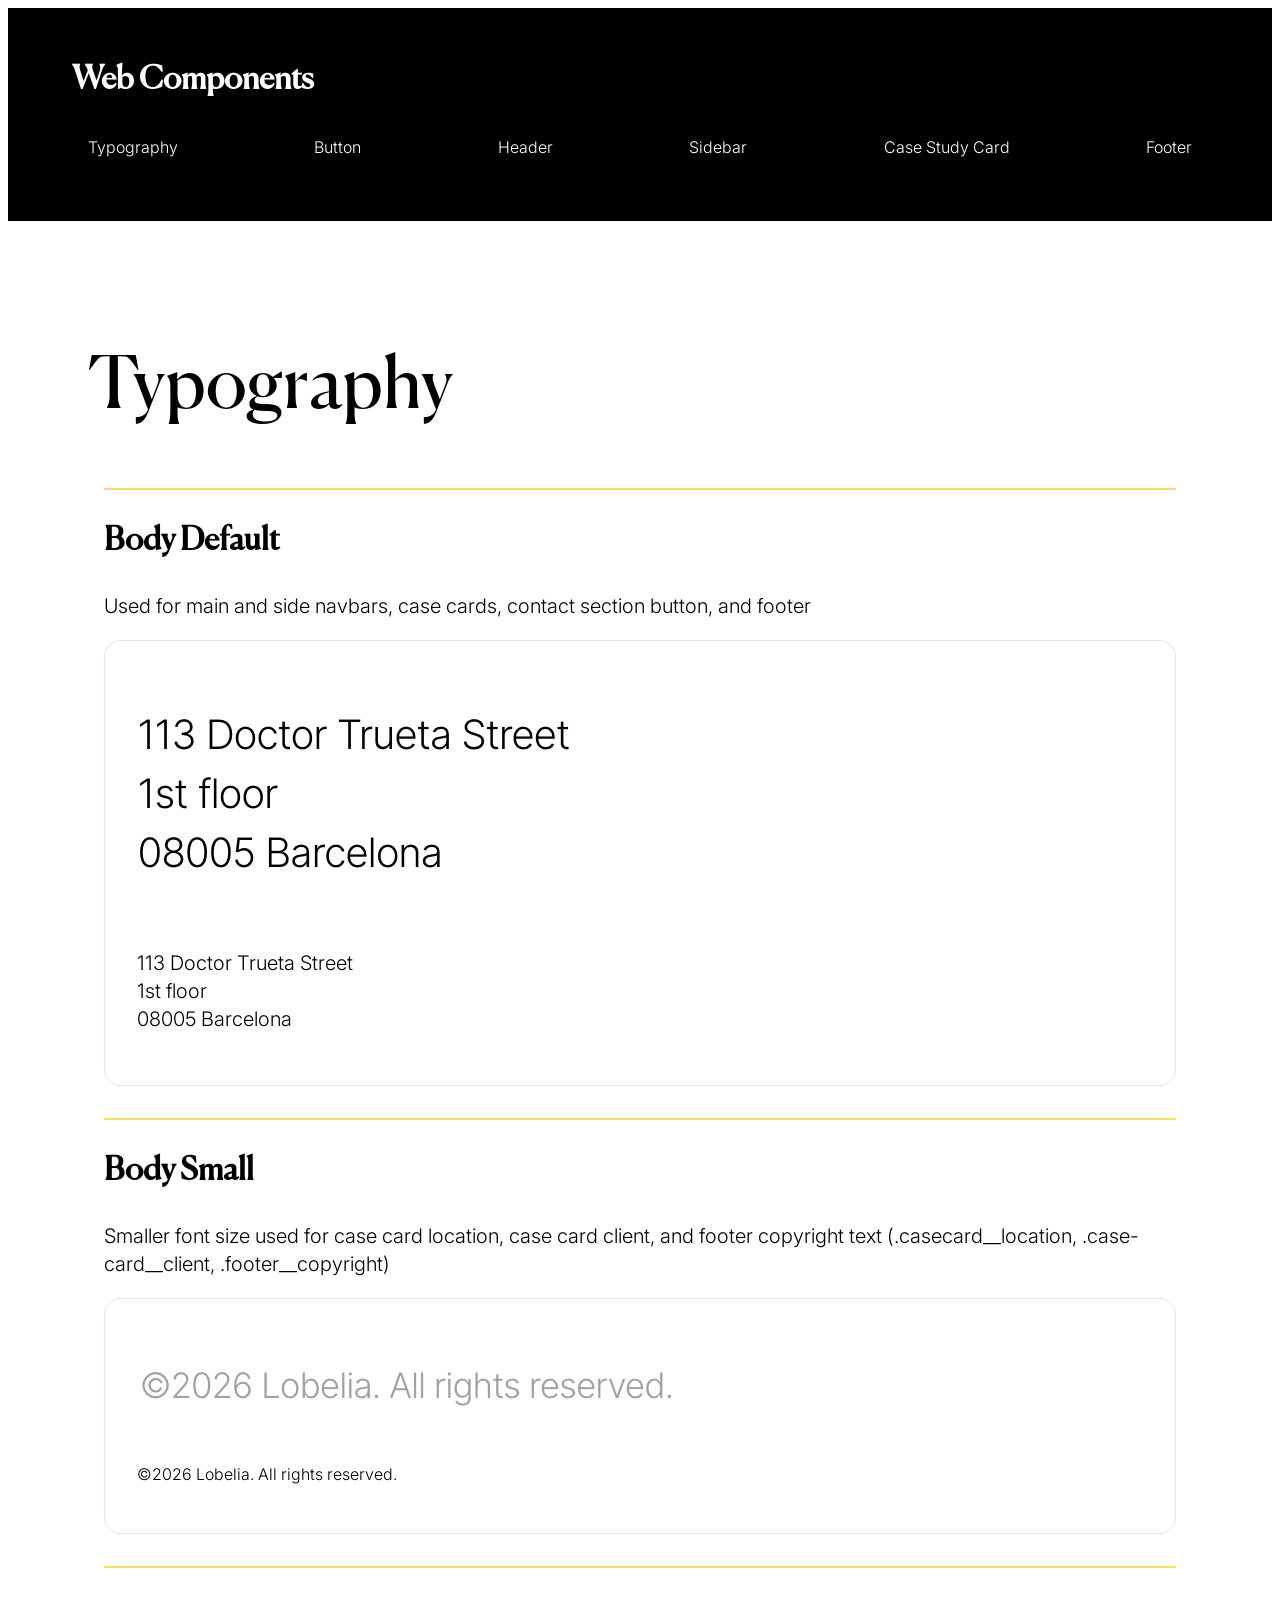
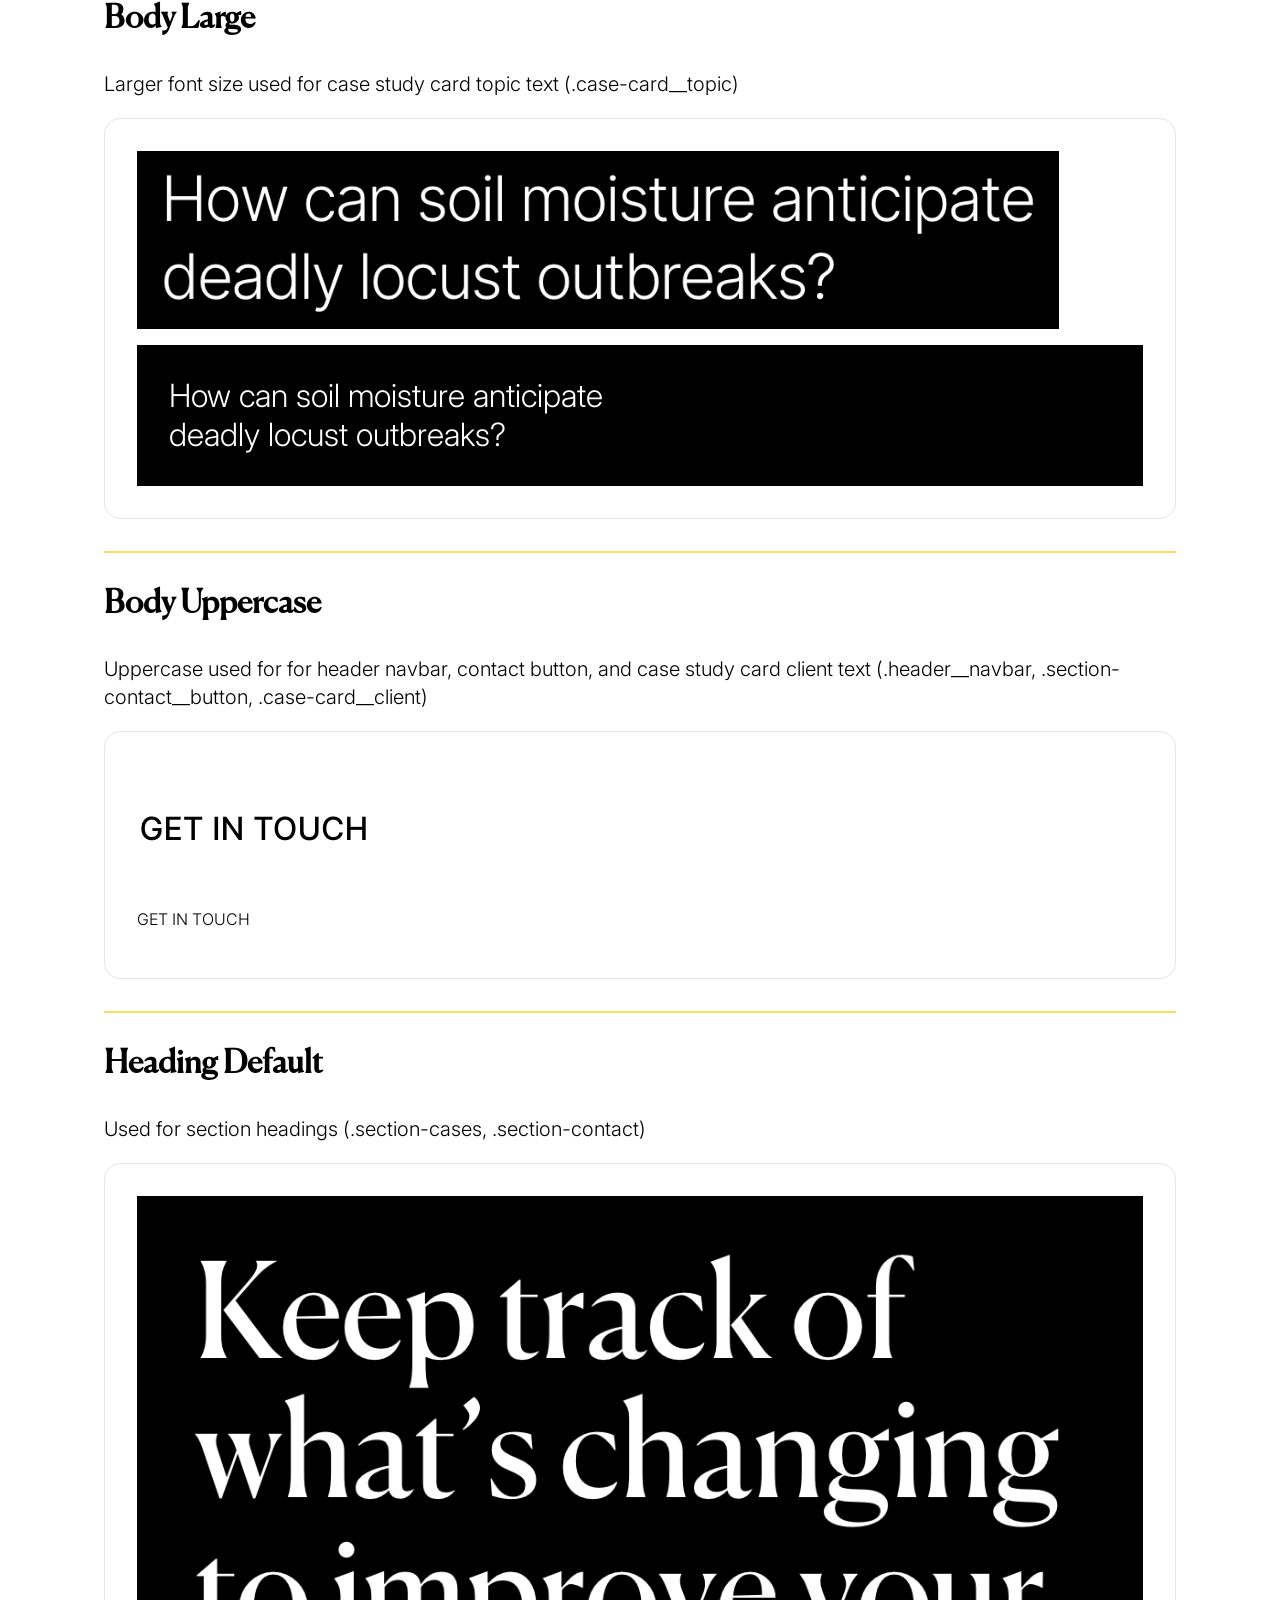
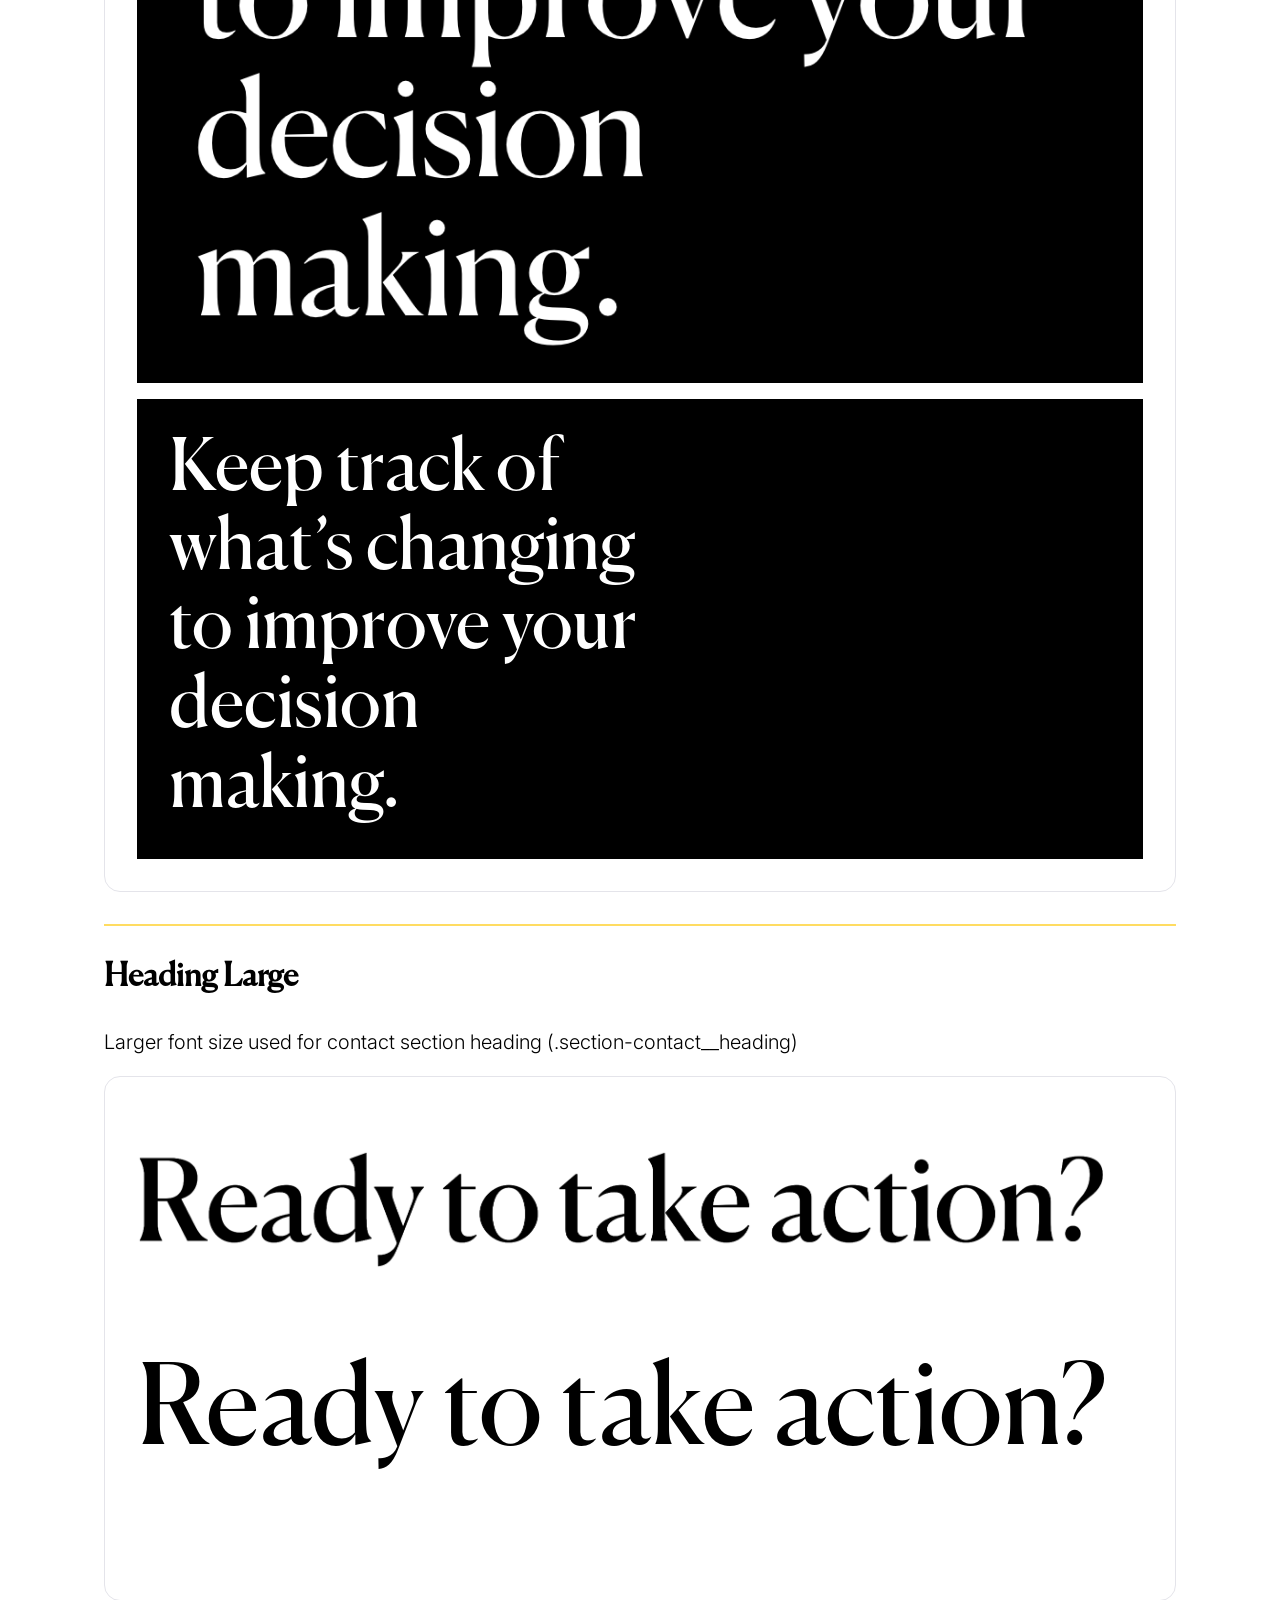
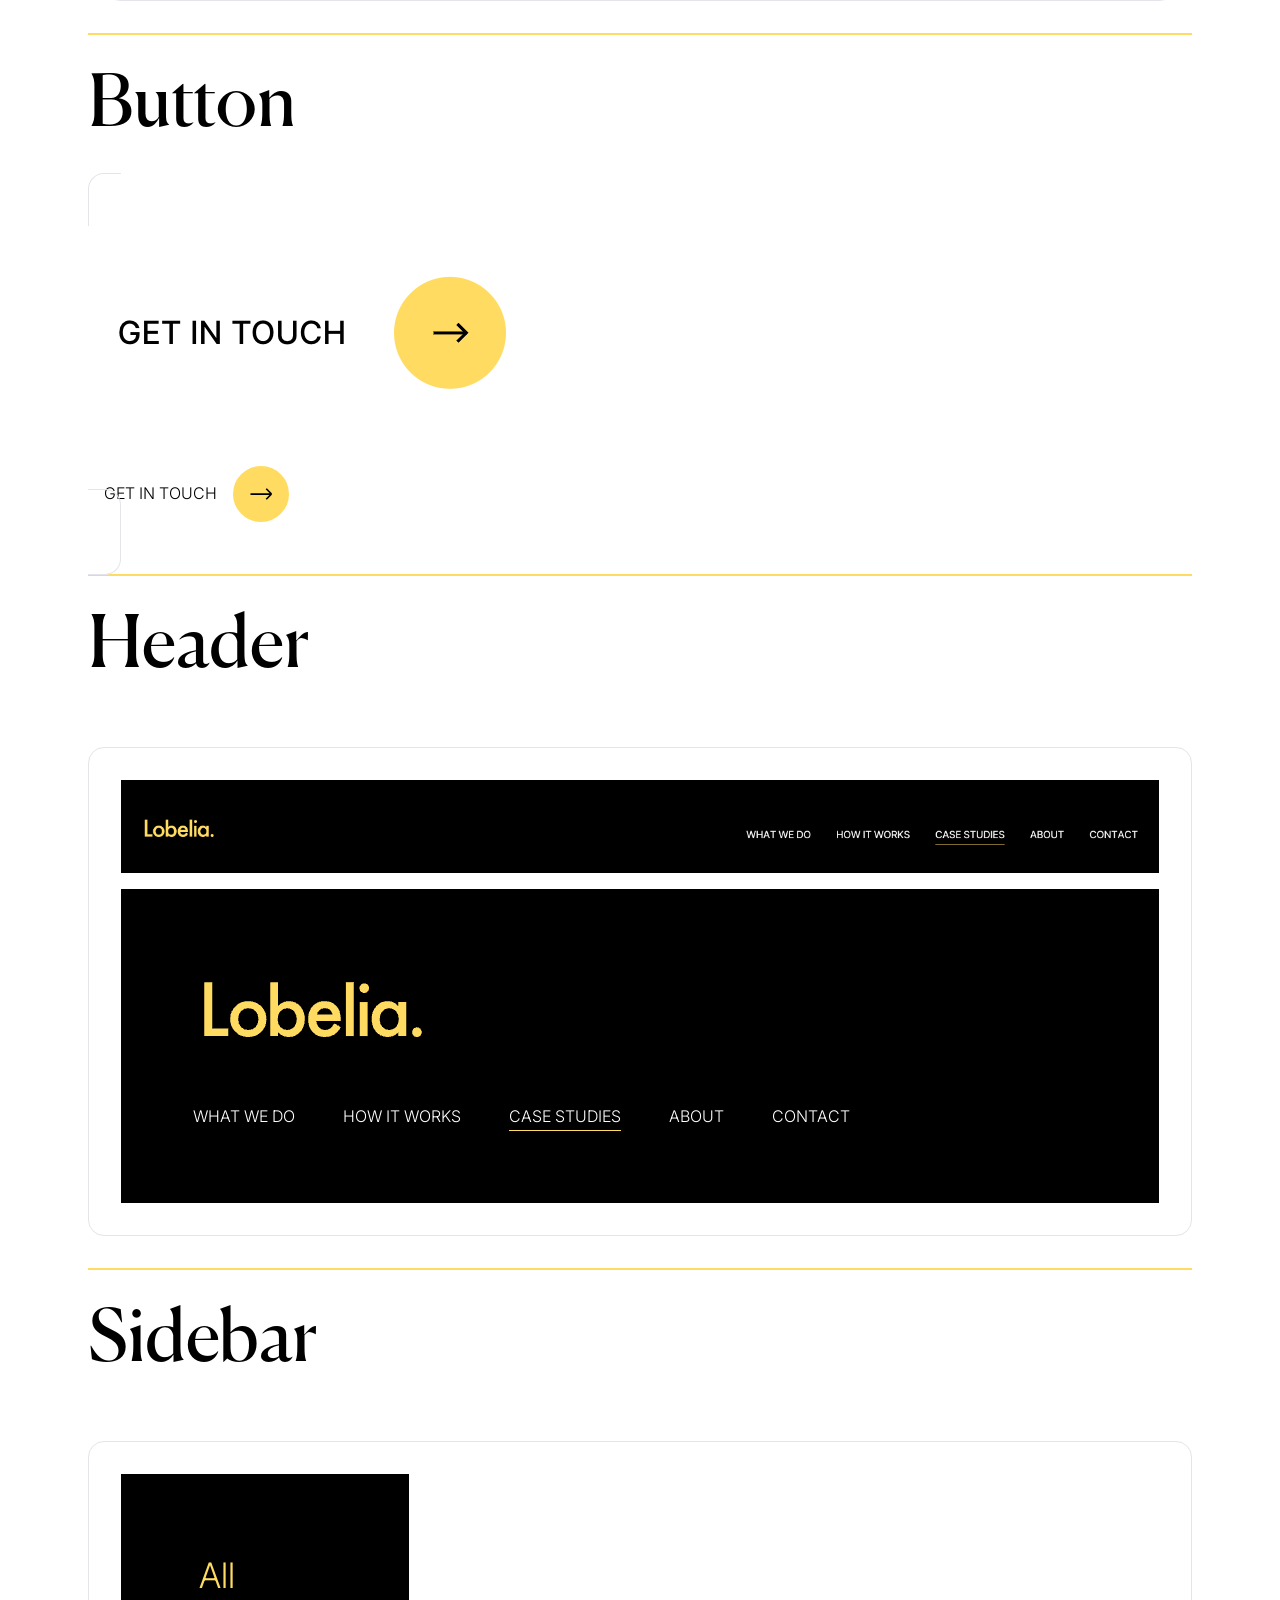
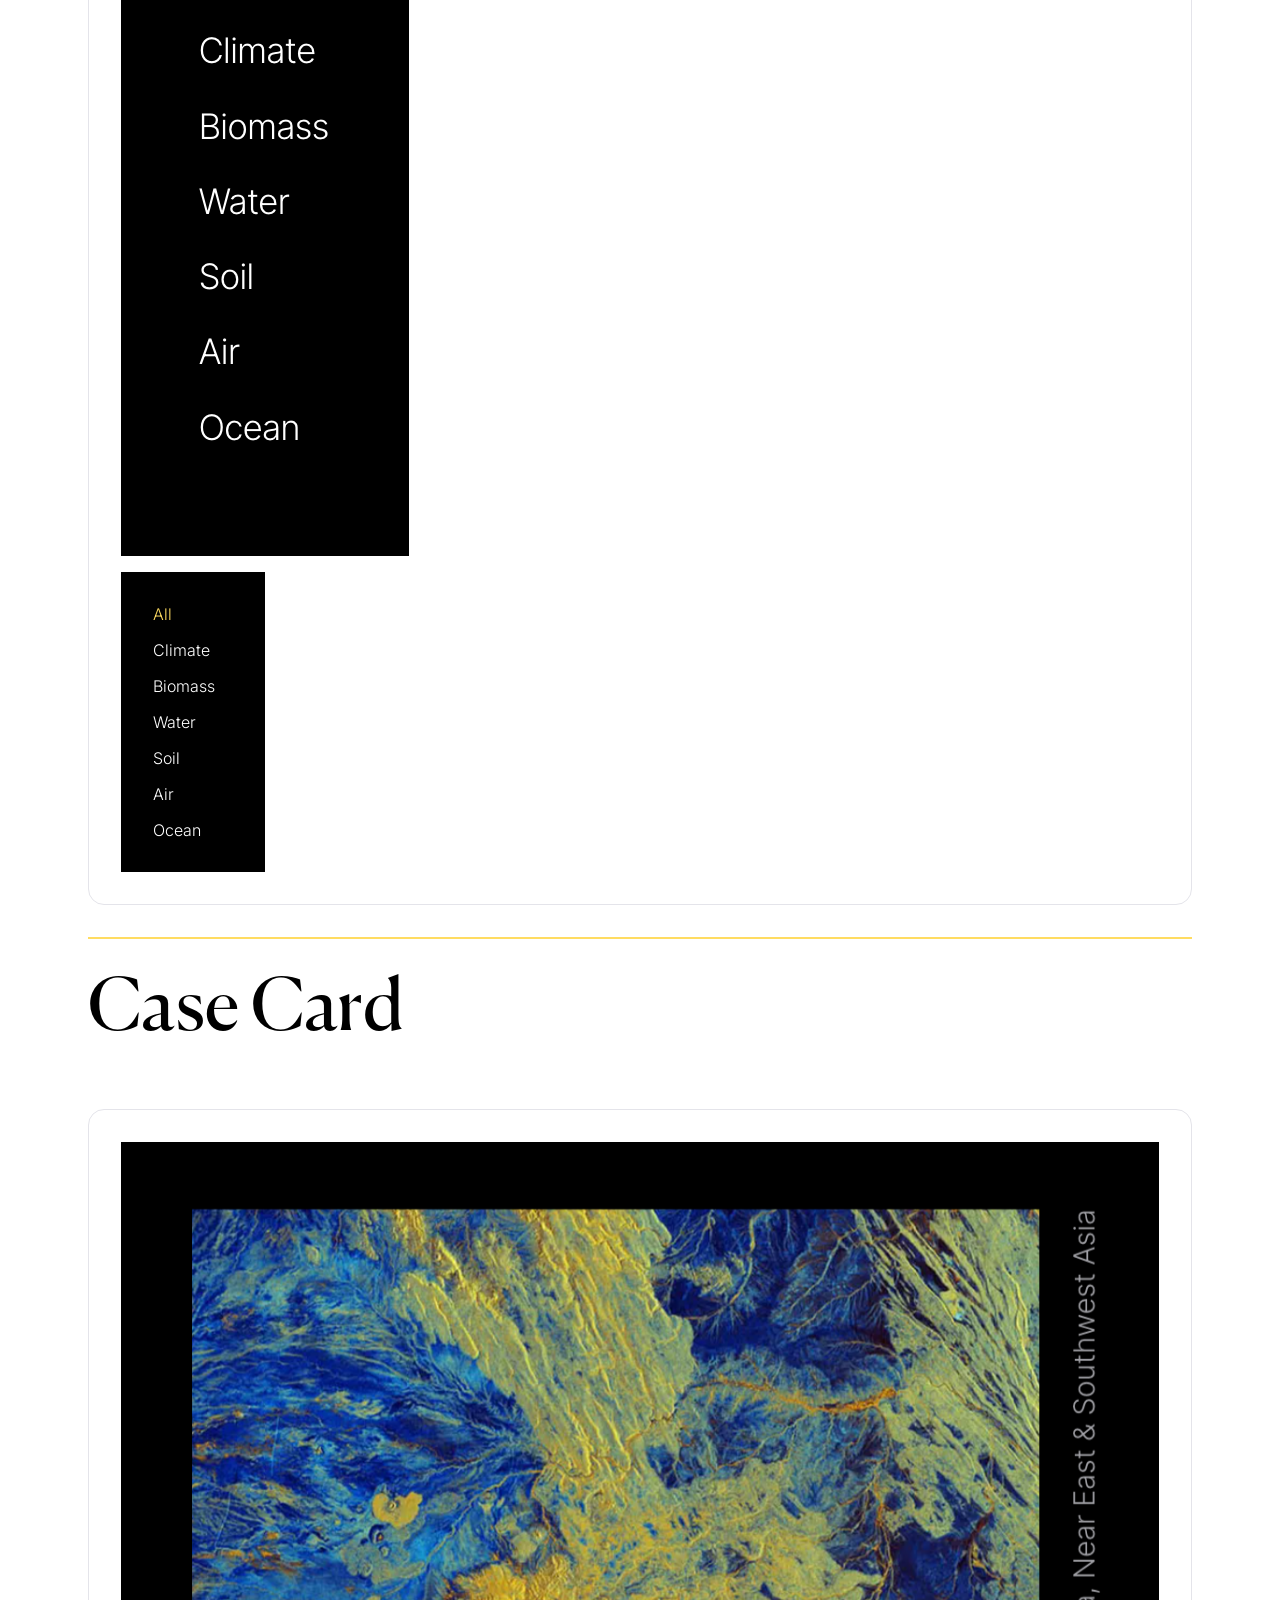
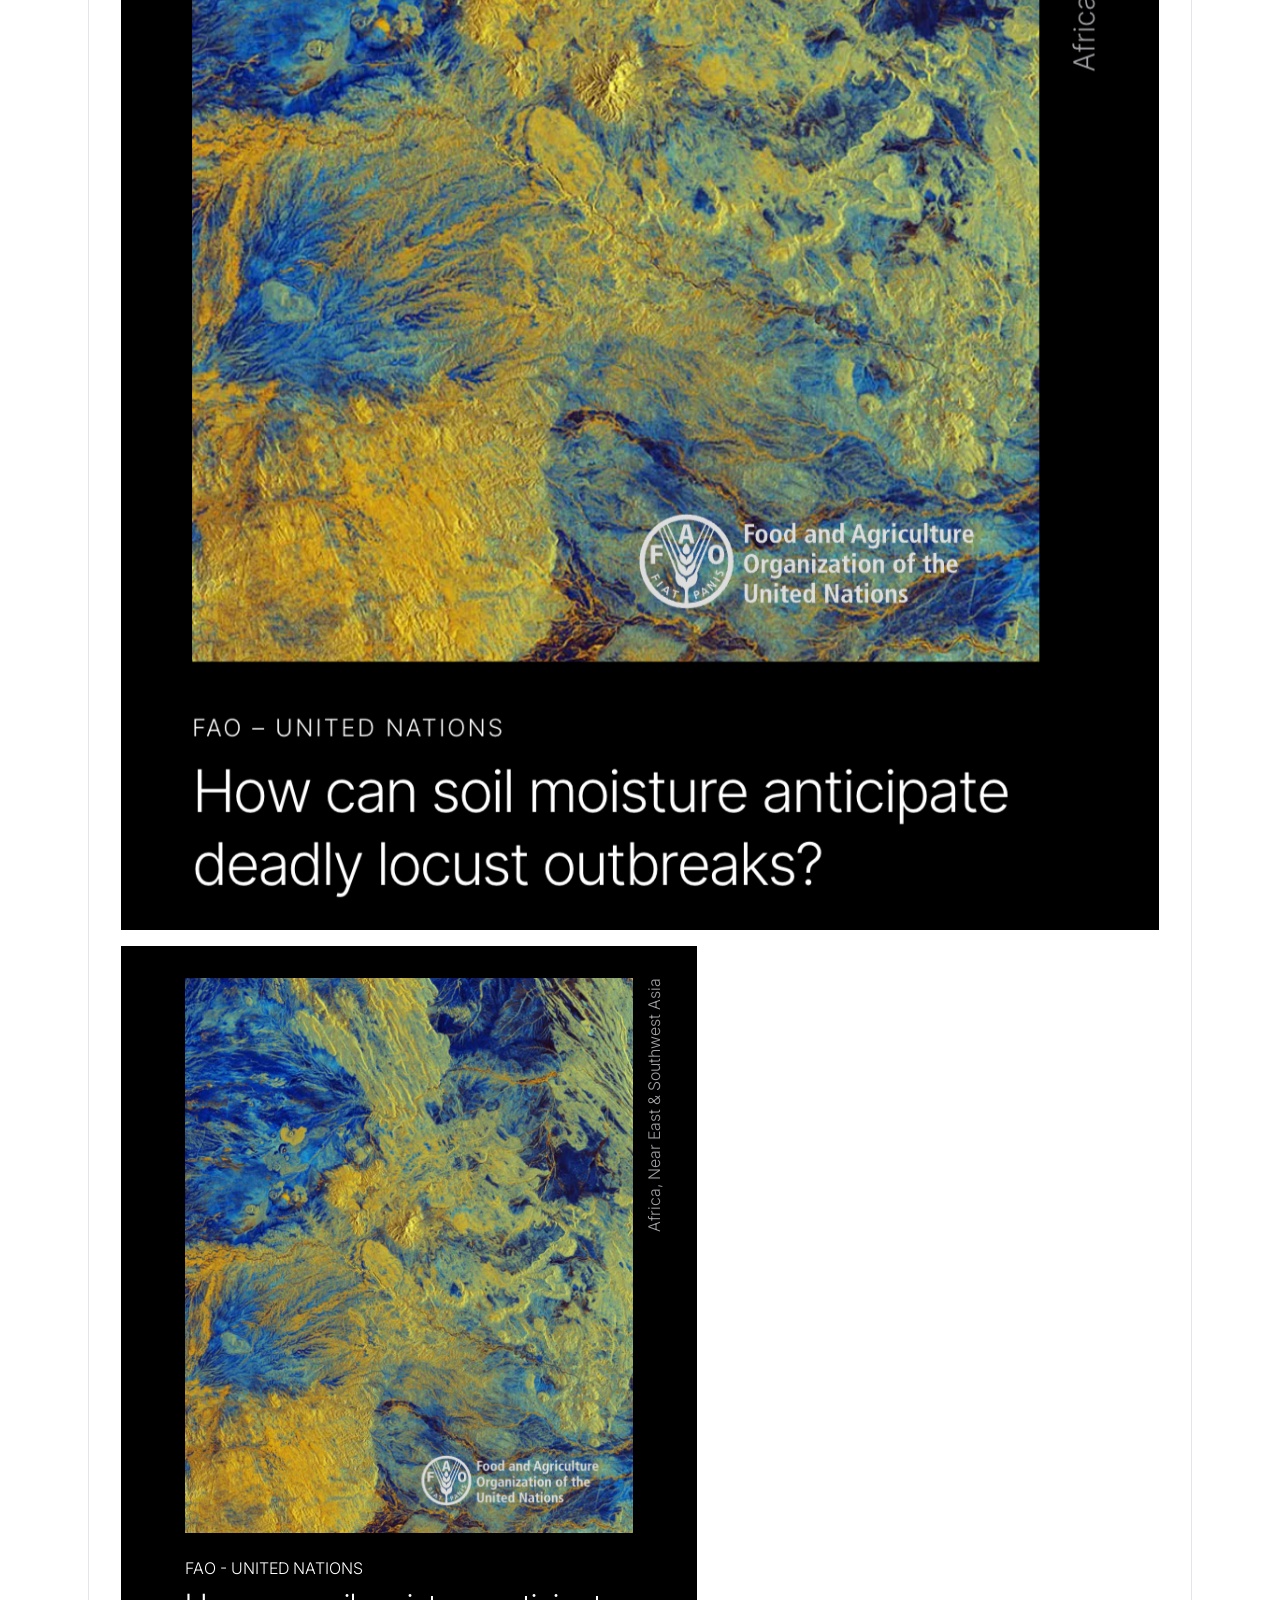
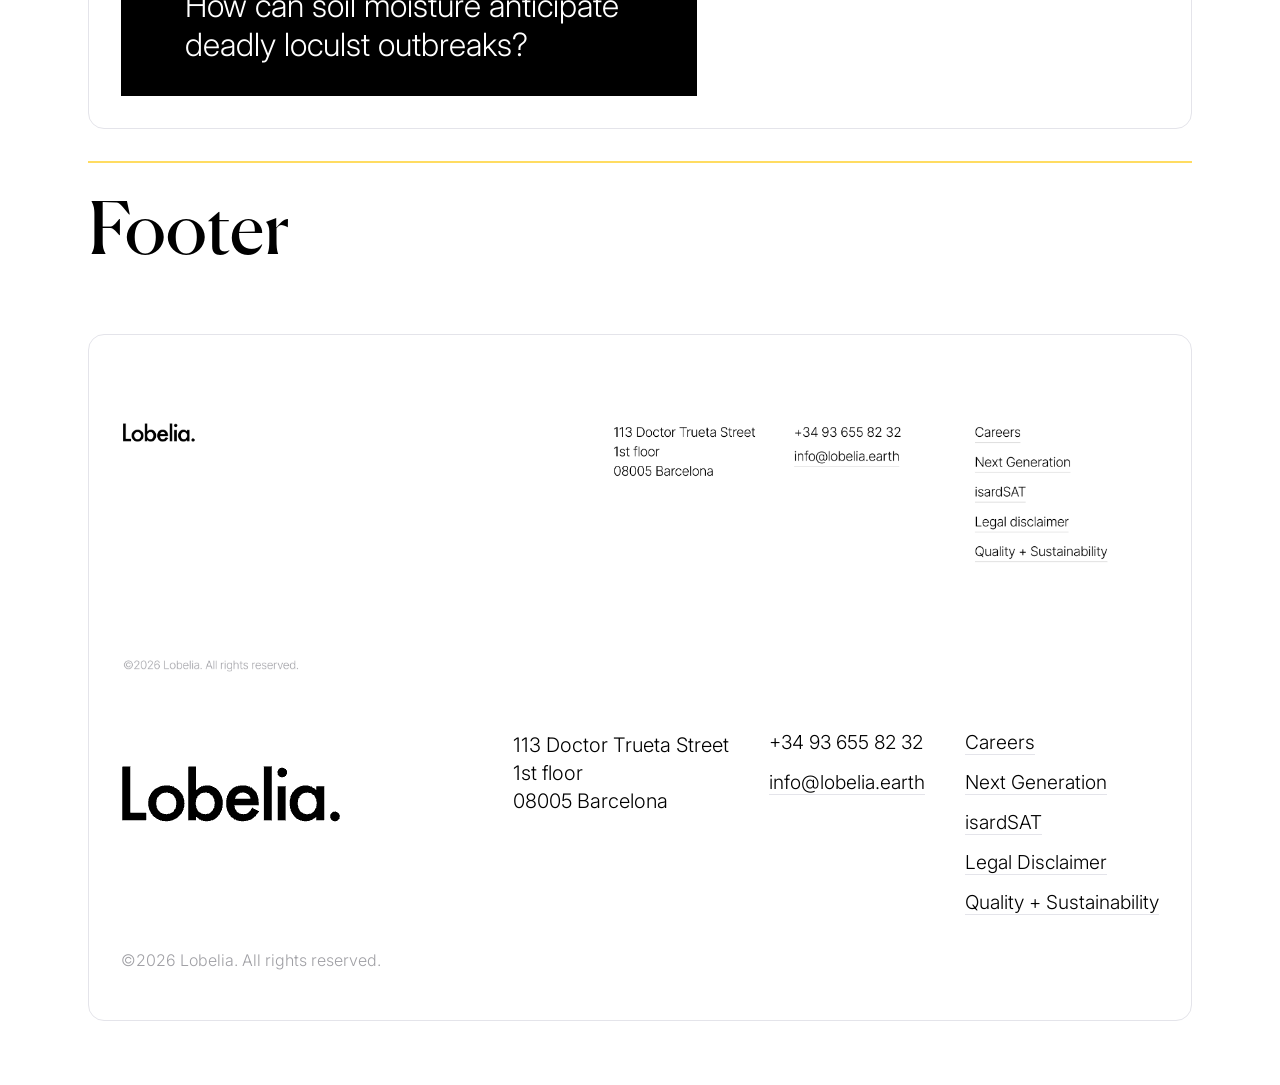
==== components/index.html @ edd969e7 "add button" ====
<!DOCTYPE html>
<html lang="en">
<head>
    <meta charset="UTF-8">
    <meta name="viewport" content="width=device-width, initial-scale=1.0">
    <title>Components | Lobelia</title>
    <link rel="preconnect" href="https://fonts.googleapis.com">
    <link rel="preconnect" href="https://fonts.gstatic.com" crossorigin>
    <link href="https://fonts.googleapis.com/css2?family=Inter:opsz,wght@14..32,300&display=swap" rel="stylesheet">
    <link rel="stylesheet" href="../css/normalize.css">
    <link rel="stylesheet" href="../css/main.css">
</head>

<body>

    <!-- COMPONENT PAGE HEADER -->
    <header class="components__header">
        <a href="#!"><h1>Web Components</h1></a>

        <nav class="components__navbar">
            <ul class="components__navbar-list">
                <li class="components__navbar-item"><a href="#typography">Typography</a></li>
                <li class="components__navbar-item"><a href="#button">Button</a></li>
                <li class="components__navbar-item"><a href="#header">Header</a></li>
                <li class="components__navbar-item"><a href="#sidebar">Sidebar</a></li>
                <li class="components__navbar-item"><a href="#case-card">Case Study Card</a></li>
                <li class="components__navbar-item"><a href="#footer">Footer</a></li>
            </ul>
        </nav>
    </header>

    <main> 
        <!-- TYPOGRAPHY -->
        <h2 id="typography">Typography</h2>

        <article class="component">
            <h3 class="component__title border-top">Body Default</h3>

            <p>Used for main and side navbars, case cards, contact section button, and footer</p>

            <!--Use srcset to correct screenshot to actual size since Mac screenshots 2x resolution-->
            <div class="component-container">
                <img class="component__image"
                    alt="Body text example" 
                    srcset="images/footer__address.png 2x"
                    src="images/footer__address.png"
                >

                <div class="component__code">
                    <p>113 Doctor Trueta Street<br>
                    1st floor<br>
                    08005 Barcelona</p>
                </div>
            </div>
        </article>
        
        <article class="component">
            <h3 class="component__title border-top">Body Small</h3>

            <p>Smaller font size used for case card location, case card client, and footer copyright text (.casecard__location, .case-card__client, .footer__copyright)</p>
            
            <div class="component-container">
                <img class="component__image"
                    alt="Body small text example" 
                    srcset="images/footer__copyright.png 2x"
                    src="images/footer__copyright.png"
                >

                <div class="component__code">
                    <p class="p--small">©2026 Lobelia. All rights reserved.</p>
                </div>
            </div>
        </article>
        
        <article class="component">
            <h3 class="component__title border-top">Body Large</h3>

            <p>Larger font size used for case study card topic text (.case-card__topic)</p>
            
            <div class="component-container">
                <img class="component__image"
                    alt="Body large text example" 
                    srcset="images/case-card__topic.png 2x"
                    src="images/case-card__topic.png"
                >

                <div class="component__code">
                    <p class="p--large background--black color--white">How can soil moisture anticipate <br> deadly locust outbreaks?</p>
                </div>
            </div>
        </article>

        <article class="component">
            <h3 class="component__title border-top">Body Uppercase</h3>

            <p>Uppercase used for for header navbar, contact button, and case study card client text (.header__navbar, .section-contact__button, .case-card__client)</p>
            
            <div class="component-container">
                <img class="component__image"
                    alt="Uppercase text example" 
                    srcset="images/section-contact__button-text.png 2x"
                    src="images/section-contact__button-text.png"
                >

                <div class="component__code">
                    <p class="p--small p--uppercase"> Get in touch</p>
                </div>
            </div>
        </article>

        <article class="component">
            <h3 class="component__title border-top">Heading Default</h3>

            <p>Used for section headings (.section-cases, .section-contact)<p>
            
            <div class="component-container">
                <img class="component__image"
                    alt="Uppercase text example" 
                    srcset="images/section-cases__heading.png 2x"
                    src="images/section-cases__heading.png"
                >

                <div class="component__code">
                    <h2 class="color--white background--black">Keep track of <br> what’s changing <br> to improve your <br> decision <br> making.</h2>
                </div>
            </div>
        </article>

        <article class="component">
            <h3 class="component__title border-top">Heading Large</h3>

            <p>Larger font size used for contact section heading (.section-contact__heading)</p>
            
            <div class="component-container">
                <img class="component__image"
                    alt="Uppercase text example" 
                    srcset="images/section-contact__heading.png 2x"
                    src="images/section-contact__heading.png"
                >

                <div class="component__code">
                    <h2 class="h2--large">Ready to take action?</h2>
                </div>
            </div>
        </article>

        <!-- BUTTON -->
        <h2 class="border-top" id="button">Button</h2>

        <artice class="component component-container">
            <img class="component__image"
                alt="Button screenshot"
                srcset="images/section-contact__button.png 2x"
                src="images/section-contact__button.png"
            >

            <div class="component__code">
                <a class="button" href="#!">
                    <p class="button__text p--small p--uppercase">Get in touch</p>
                    <div class="button__icon"></div>
                </a>
            </div>
        </artice>

        <!-- HEADER -->
        <h2 class="border-top" id="header">Header</h2>

        <article class="component component-container">
            <img class="component__image"
                alt="Header screenshot" 
                srcset="images/header.png 2x"
                src="images/header.png"
            >
            
            <div class="component__code">
                <header class="header background--black">
                    <a href="#!"><img class="header__logo" alt="Lobelia logo - black background yellow text" srcset="images/header__logo.png 2x" src="images/header__logo.png"></a>
                    
                    <nav class="header__navbar">
                        <ul class="header__navbar-list">
                            <li class="header__navbar-item"><a href="#!">What We Do</a></li>
                            <li class="header__navbar-item"><a href="#!">How It Works</a></li>
                            <li class="header__navbar-item header__navbar-item--selected"><a href="#!">Case Studies</a></li>
                            <li class="header__navbar-item"><a href="#!">About</a></li>
                            <li class="header__navbar-item"><a href="#!">Contact</a></li>
                        </ul>
                    </nav>
                </header>
            </div>
        </article>

        <!-- SIDEBAR -->
        <h2 class="border-top" id="sidebar">Sidebar</h2>

        <article class="component component-container">
            <img class="component__image"
                alter ="Sidebar screenshot"
                srcset="images/sidebar__navbar.png 2x"
                src="images/sidebar__navbar.png"
            >

            <div class="component__code">
                <div class="sidebar background--black">
                    <nav class="sidebar__navbar">
                        <ul class="sidebar__navbar-list">
                            <li class="sidebar__navbar-item sidebar__navbar-item--selected"><a href="#!">All</a></li>
                            <li class="sidebar__navbar-item"><a href="#!">Climate</a></li>
                            <li class="sidebar__navbar-item"><a href="#!">Biomass</a></li>
                            <li class="sidebar__navbar-item"><a href="#!">Water</a></li>
                            <li class="sidebar__navbar-item"><a href="#!">Soil</a></li>
                            <li class="sidebar__navbar-item"><a href="#!">Air</a></li>
                            <li class="sidebar__navbar-item"><a href="#!">Ocean</a></li>
                        </ul>
                    </nav>
                </div>
            </div>
        </article>

        <!-- CASE CARD -->
        <h2 class="border-top" id="case-card">Case Card</h2>

        <article class="component component-container">    
            <img class="component__image"
                alt="Screenshot of case study card"
                srcset="images/case-card.png 2x"
                src="images/case-card.png"
            >
            
            <div class="case-card-container component__code">
                <div class="background--black">
                    <div class="case-card">
                        <div class="case-card__image-container">
                            <img class="case-card__image"
                                alt="Green, blue, and yellow agricultural map"
                                srcset="images/case-card__image.png 2x"
                                src="images/case-card__image.png"
                            >
                        </div>

                        <p class="case-card__client p--small p--uppercase">FAO - United Nations</p>

                        <p class="case-card__topic p--large">How can soil moisture anticipate deadly loculst outbreaks?</p>

                        <p class="case-card__location p--small p--vertical">Africa, Near East & Southwest Asia</p>
                    </div>
                </div>
            </div>
            </article>

        <!-- FOOTER -->
        <h2 class="border-top" id="footer">Footer</h2>

        <article class="component component-container">
            <img 
                class="component__image"
                alt="Footer screenshot" 
                srcset="images/footer.png 2x"
                src="images/footer.png"
            >

            <footer class="footer component__code">
                <div class="footer__flex">
                    <img 
                        class="footer__logo" 
                        alt="Lobelia logo - white background black text" 
                        srcset="images/footer__logo.png 2x"
                        src="images/footer__logo.png"
                    >

                    <div class="footer__lists p--medium">
                        <p class="footer__address">
                            113 Doctor Trueta Street<br>
                            1st floor<br>
                            08005 Barcelona<br>
                        </p>

                        <ul class="footer__list footer__contact">
                            <li class="footer__list-item">+34 93 655 82 32</li>
                            <li class="footer__list-item"><a href="#!">info@lobelia.earth</a></li>
                        </ul>

                        <nav class="footer__navbar">
                            <ul class="footer__list footer__navbar">
                                <li class="footer__list-item"><a href="#!">Careers</a></li>
                                <li class="footer__list-item"><a href="#!">Next Generation</a></li>
                                <li class="footer__list-item"><a href="#!">isardSAT</a></li>
                                <li class="footer__list-item"><a href="#!">Legal Disclaimer</a></li>
                                <li class="footer__list-item"><a href="#!">Quality + Sustainability</a></li>
                            </ul>
                        </nav>
                    </div>
                </div>

                <p class="footer__copyright p--small">&copy;2026 Lobelia. All rights reserved.</p>
            </footer>
        </article>
    </main>
</body>
</html>
---- css/main.css ----
/* ==== DEFAULT STYLING ==== */

/* Box Model Fix */

html {
box-sizing: border-box;
}

*, *: before, *:after {
box-sizing: inherit;
}

@font-face {
    font-family: "Canela";
    src: url("../fonts/canela/Canela-Regular-Trial.otf");
}
:root {
    --font-sans-serif: "Inter", sans-serif;
    --font-serif: "Canela", serif;
    --color-white: #FFF;
    --color-black: #000;
    --color-dark-gray: #A0A0A5;
    --color-light-gray: #E4E4EA;
    --color-yellow: #FFDC61;
}

img {
    display: block;
    max-width: 100%;
}

/* ==== COMPONENT PAGE STYLING ==== */

main {
    padding: 2rem 5rem;
    margin: 2rem auto;
}

.background--black {
    background: var(--color-black);
    padding: 2rem;
    margin: 0;
}

h1 {
    color: var(--color-white);
}

h2, h3 {
    margin-top: 2rem;
    padding-top: 2rem;
}

h3 {
    font-size: 2rem;
}

.color--white {
    color: var(--color-white);
}

.border-top {
    border-top: 2px solid var(--color-yellow);
}

.components__header {
    background: var(--color-black);
    color: var(--color-white);
    padding: 2rem 4rem;
}

.components__navbar-list {
    list-style: none;
    padding-left: 0;
    display: flex;
    justify-content: space-between;
    flex-wrap: wrap;
}

.components__navbar-item {
    padding: 1rem;
}

.components__navbar-item a {
    color: var(--color-white);
}

.components__navbar a:hover {
    border-bottom: 2px solid var(--color-yellow);
}

.component {
    padding: 0 1rem;
}

.component-container {
    padding: 2rem;
    border: 1px solid var(--color-light-gray);
    border-radius: 1rem;
}

.component__image {
    margin-bottom: 1rem;
}

/* ==== TYPOGRAPHY ==== */

/* body */

body {
  font-family: var(--font-sans-serif);
  font-weight: 300;
  font-style: normal;
}

p {
    font-size: 1.25rem;
    line-height: 1.4em;
}

.p--small {
    font-size: 1rem;
}

.p--medium {
    font-size: 1.2rem;
}

.p--large {
   font-size: 2rem;
   line-height: 1.2em;
}

.p--uppercase {
    text-transform: uppercase;
}

.p--vertical {
    transform: rotate(-90deg) translateY(-100%);
    transform-origin: right top;
}

/* headings */

h1, h2, h3 {
    font-family: var(--font-serif);
}

h2 {
    font-size: 4.5rem;
    line-height: 1.1em;
    font-weight: normal;
}

.h2--large {
    font-size: 7rem;
}

/* links */

a {
    text-decoration: none;
    color: black;
}

/* ==== BUTTON ==== */

.button {
    display: flex;
    flex-wrap: wrap;
}

.button__text {
    padding: 0 1rem;
}

.button__icon {
    background-image: url("../components/images/button--default.svg");
    background-size: cover;
    width: 3.5rem;
    height: 3.5rem;
    transition: background-image 0.3s ease;
}

.button__icon:hover {
    background-image: url("../components/images/button--hover.svg");
}

/* ==== HEADER ==== */

.header {
    padding: 3rem;
    display: flex;
    justify-content: space-between;
    flex-wrap: wrap;
}

.header__navbar {
    text-transform: uppercase;
}

.header__navbar-list {
    margin: 0;
    padding: 0;
    display: flex;
    flex-wrap: wrap;
}

.header__navbar-item {
    list-style: none;
    margin: 1.5rem;
    padding: 0.2rem 0;
}

.header__navbar-item a {
    color: var(--color-white);
}

.header__navbar-item--selected {
    border-bottom: 1px solid var(--color-yellow);
}

/* ==== SIDEBAR ==== */

.sidebar {
    padding: 2rem;
    max-width: 5rem;
}

.sidebar__navbar-list {
    padding: 0;
    margin: 0;
}

.sidebar__navbar-item {
    color: var(--color-white);
    list-style: none;
    padding-bottom: 1rem;
}

.sidebar__navbar-item:last-child {
    padding-bottom: 0;
}

.sidebar__navbar-item a {
    color: var(--color-white);
    transition: color .2s ease-in-out;
}

.sidebar__navbar-item--selected a {
    color: var(--color-yellow);
}

.sidebar__navbar-item a:hover {
    color: var(--color-yellow);
}

/* ==== CASE STUDIES ==== */

.case-card-container {
    max-width: 36rem;
}

.case-card {
    position: relative;
    color: white;
    padding: 0 2rem 0 2rem;
}

.case-card__location {
    color: var(--color-dark-gray);
    text-align: right;
    position: absolute;
    top: 0;
    right: 0;
    margin: 0;
}

.case-card__image-container {
    overflow: hidden;
}

.case-card__image {
    object-fit: cover;
    transition: transform 2s ease;
}

.case-card__image:hover {
    transform: scale(1.3);
}

.case-card__client {
    margin-top: 1.5rem;
    margin-bottom: 0;
}

.case-card__topic {
    margin-top: 0.5rem;
    margin-bottom: 0;
}

/* ==== CONTACT ==== */

/* ==== FOOTER ==== */

.footer__flex {
    display: flex;
    flex-wrap: wrap;
    justify-content: space-between;
    align-items: flex-start;
}

.footer__logo {
    flex: 0 0 1;
    object-fit: contain;
}

.footer__lists {
    flex: 0 0 1;
    display: flex;
    justify-content: space-between;
}

.footer__list {
    list-style: none;
}

.footer__list-item {
    margin-bottom: 1rem;
}

.footer__list-item a {
    border-bottom: 1px solid var(--color-light-gray);
}

.footer__copyright {
    color: var(--color-dark-gray);
}
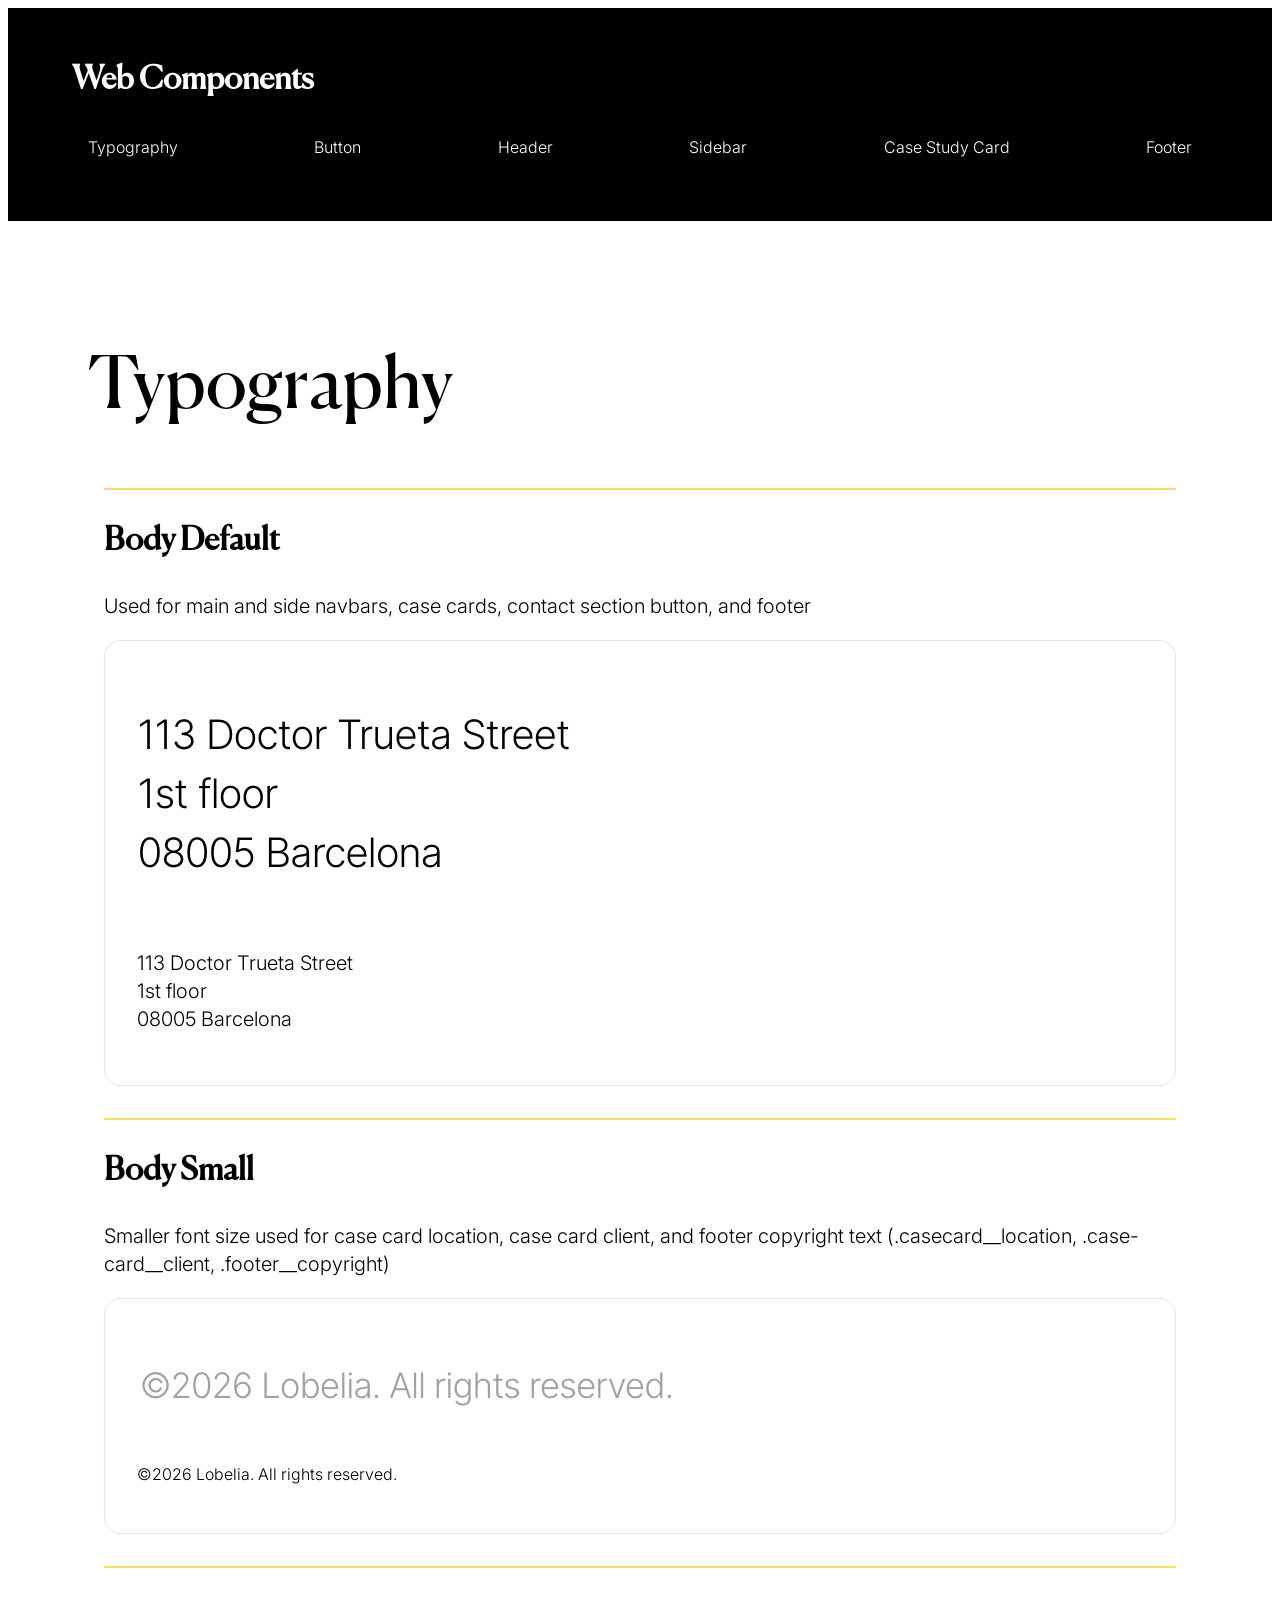
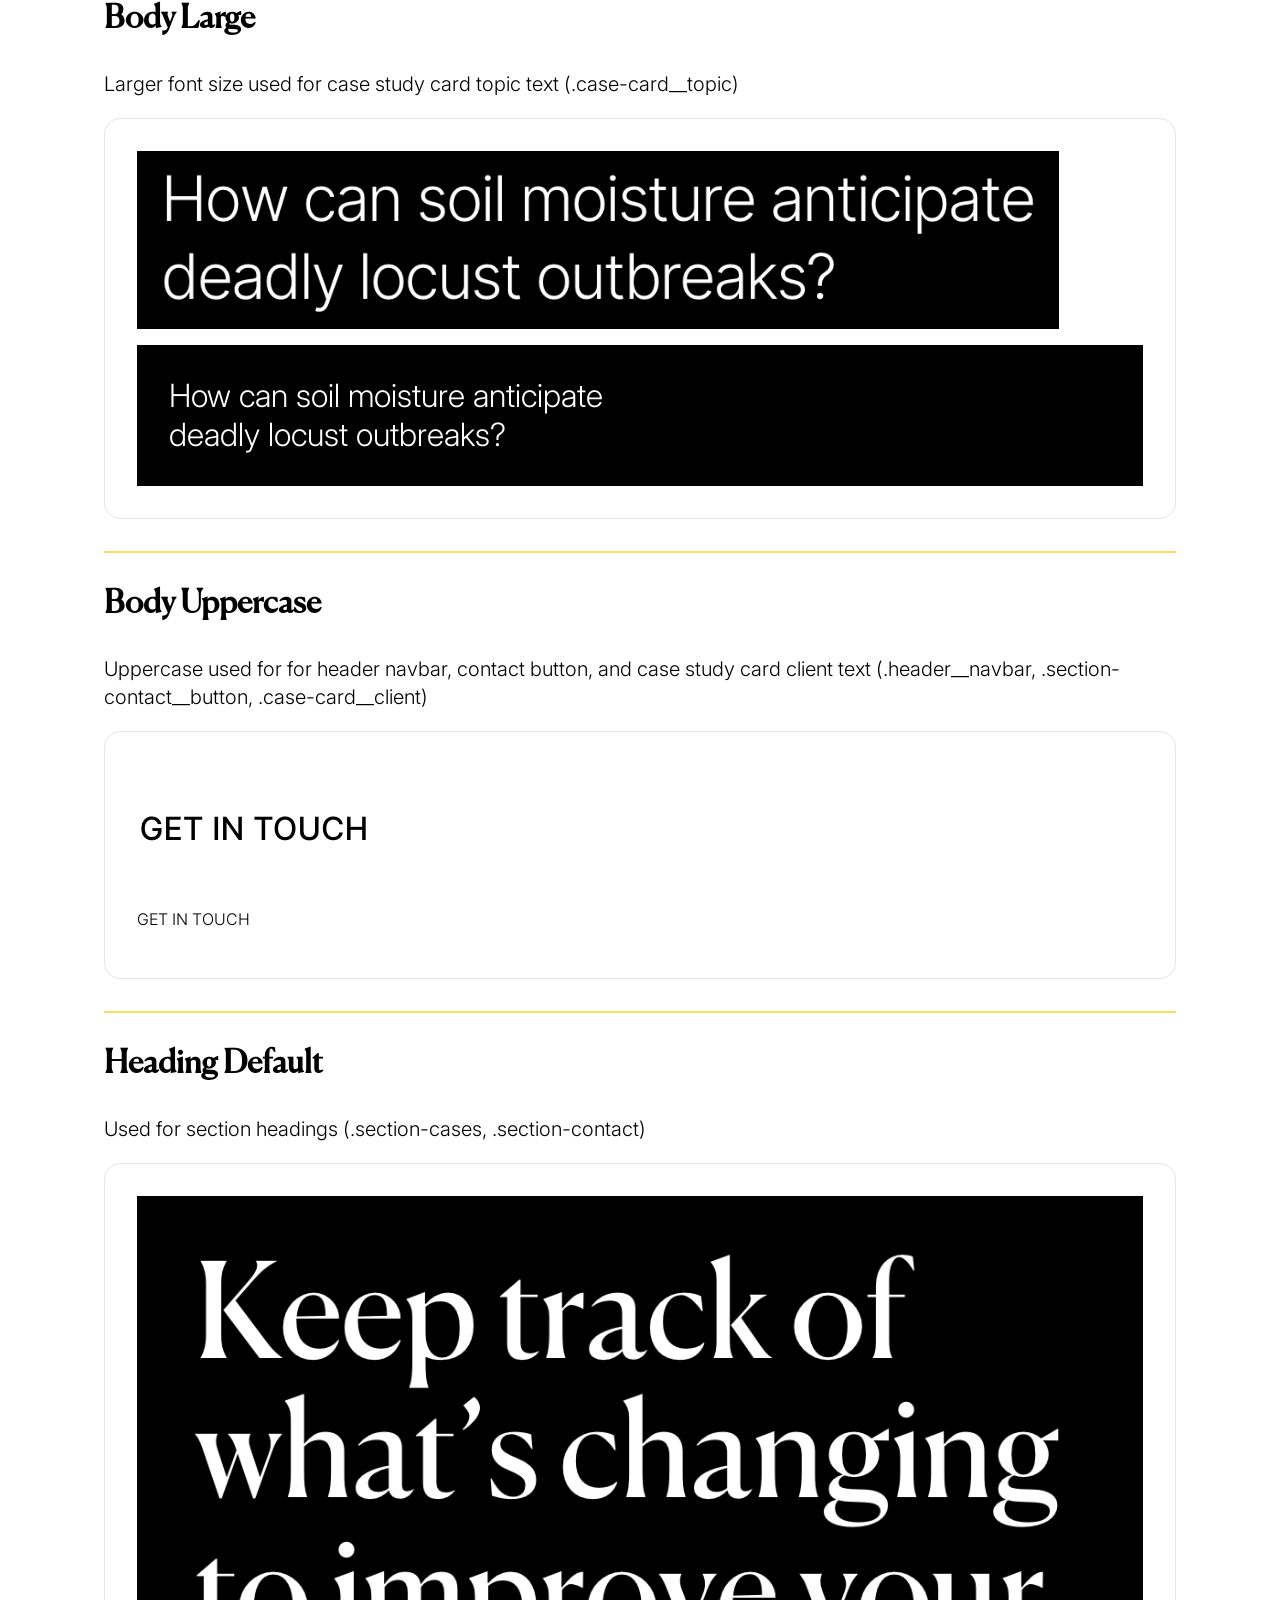
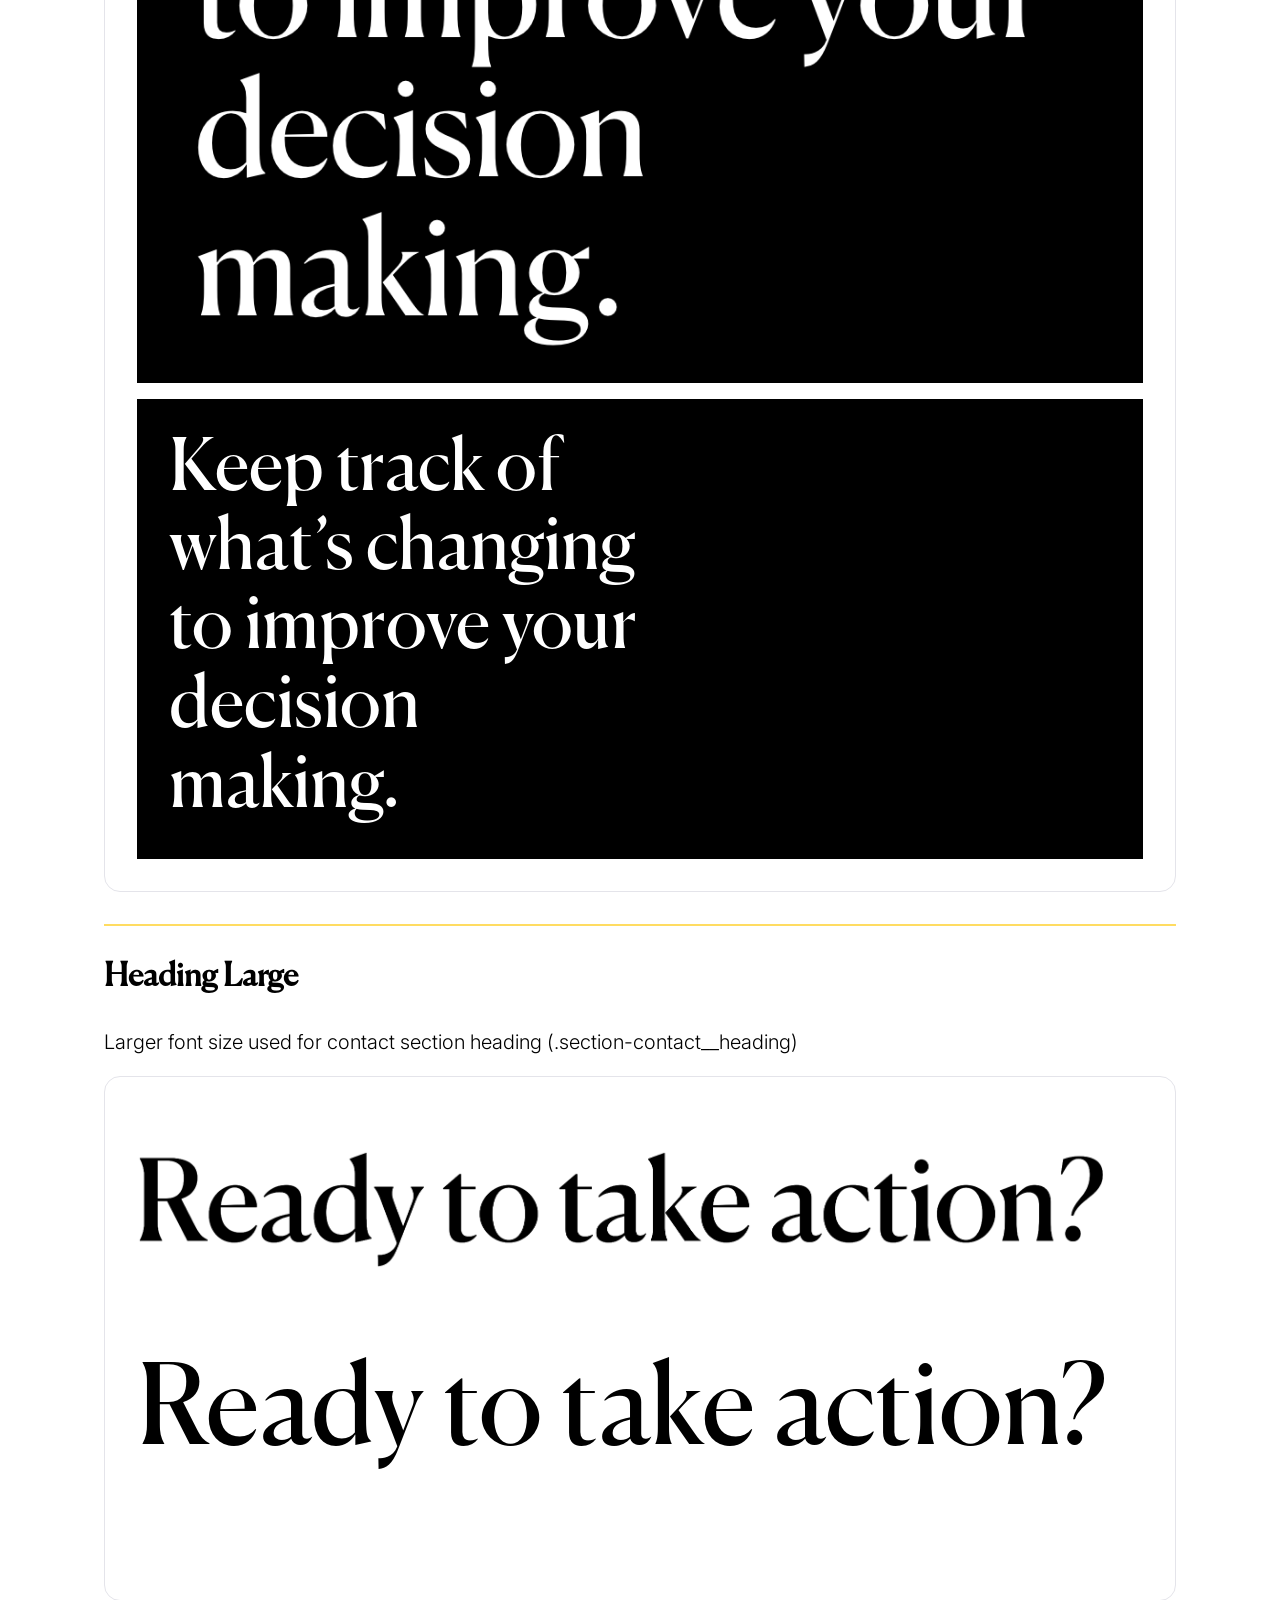
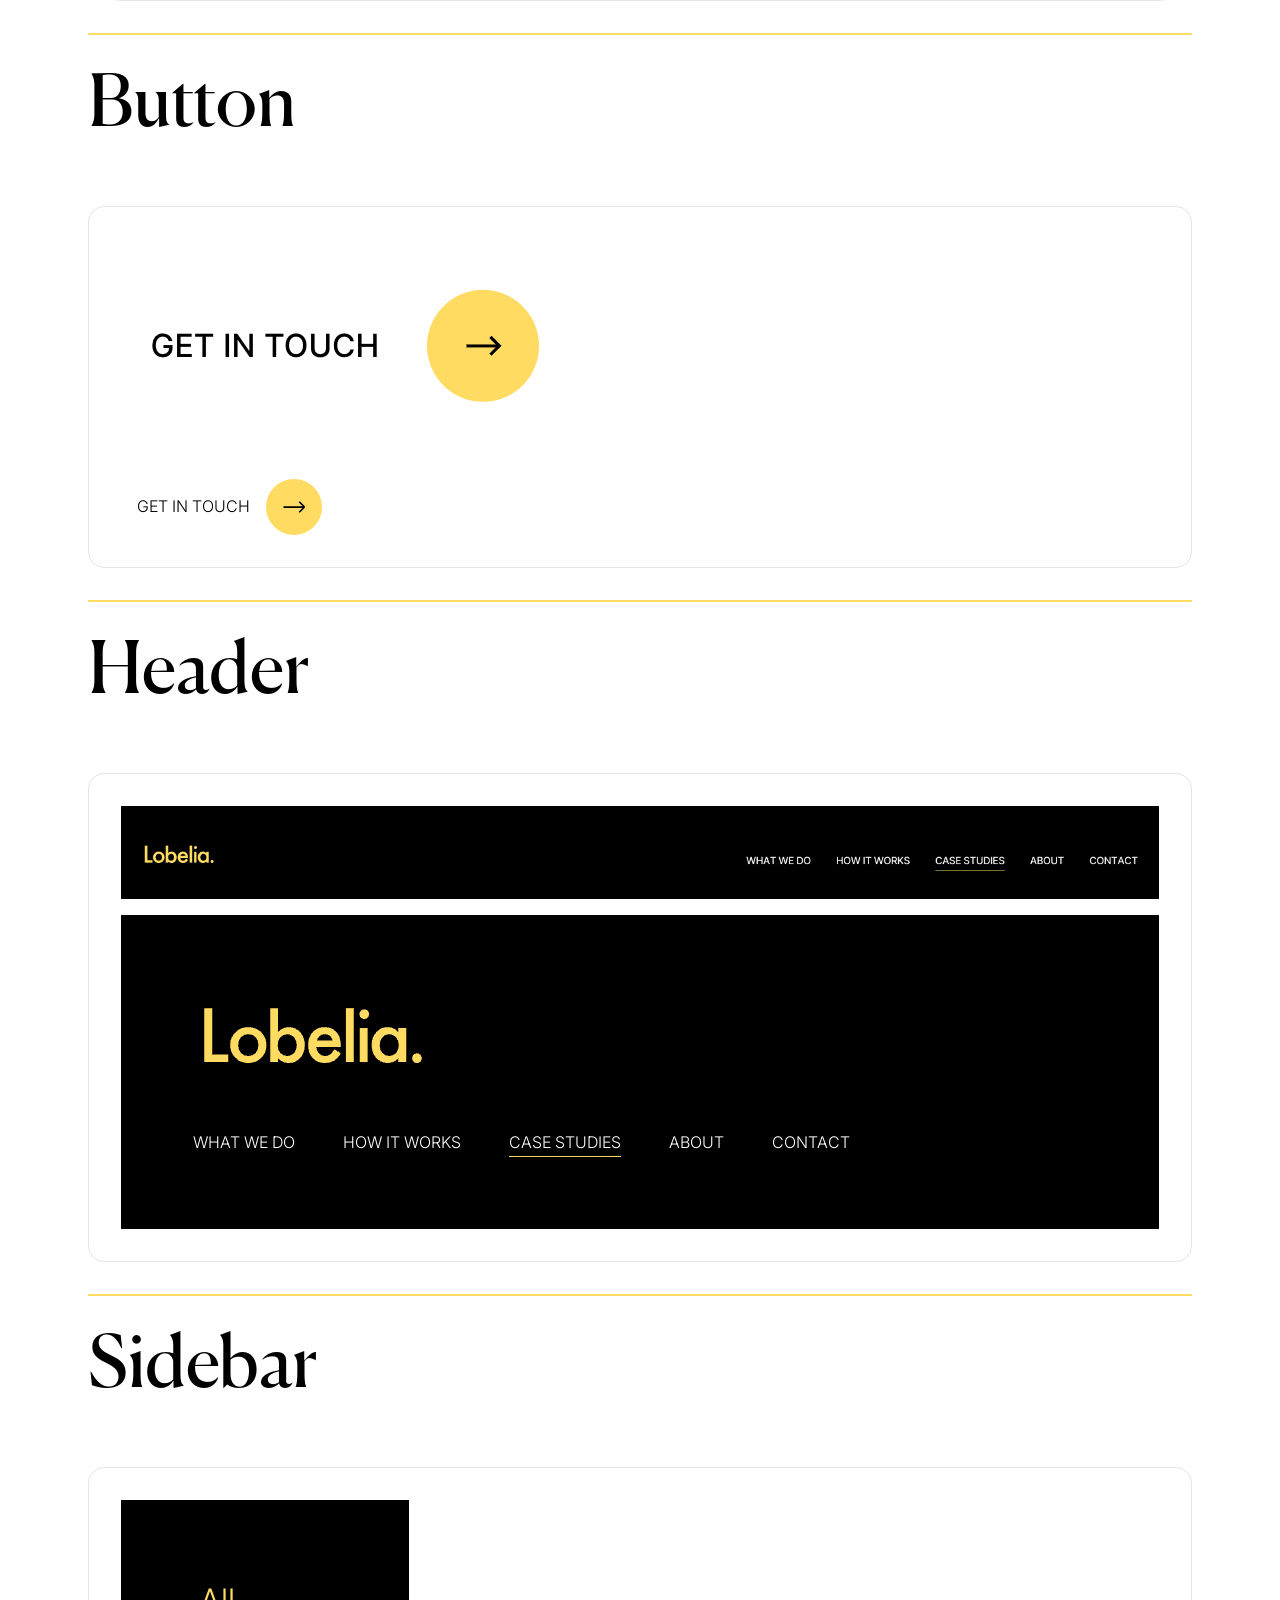
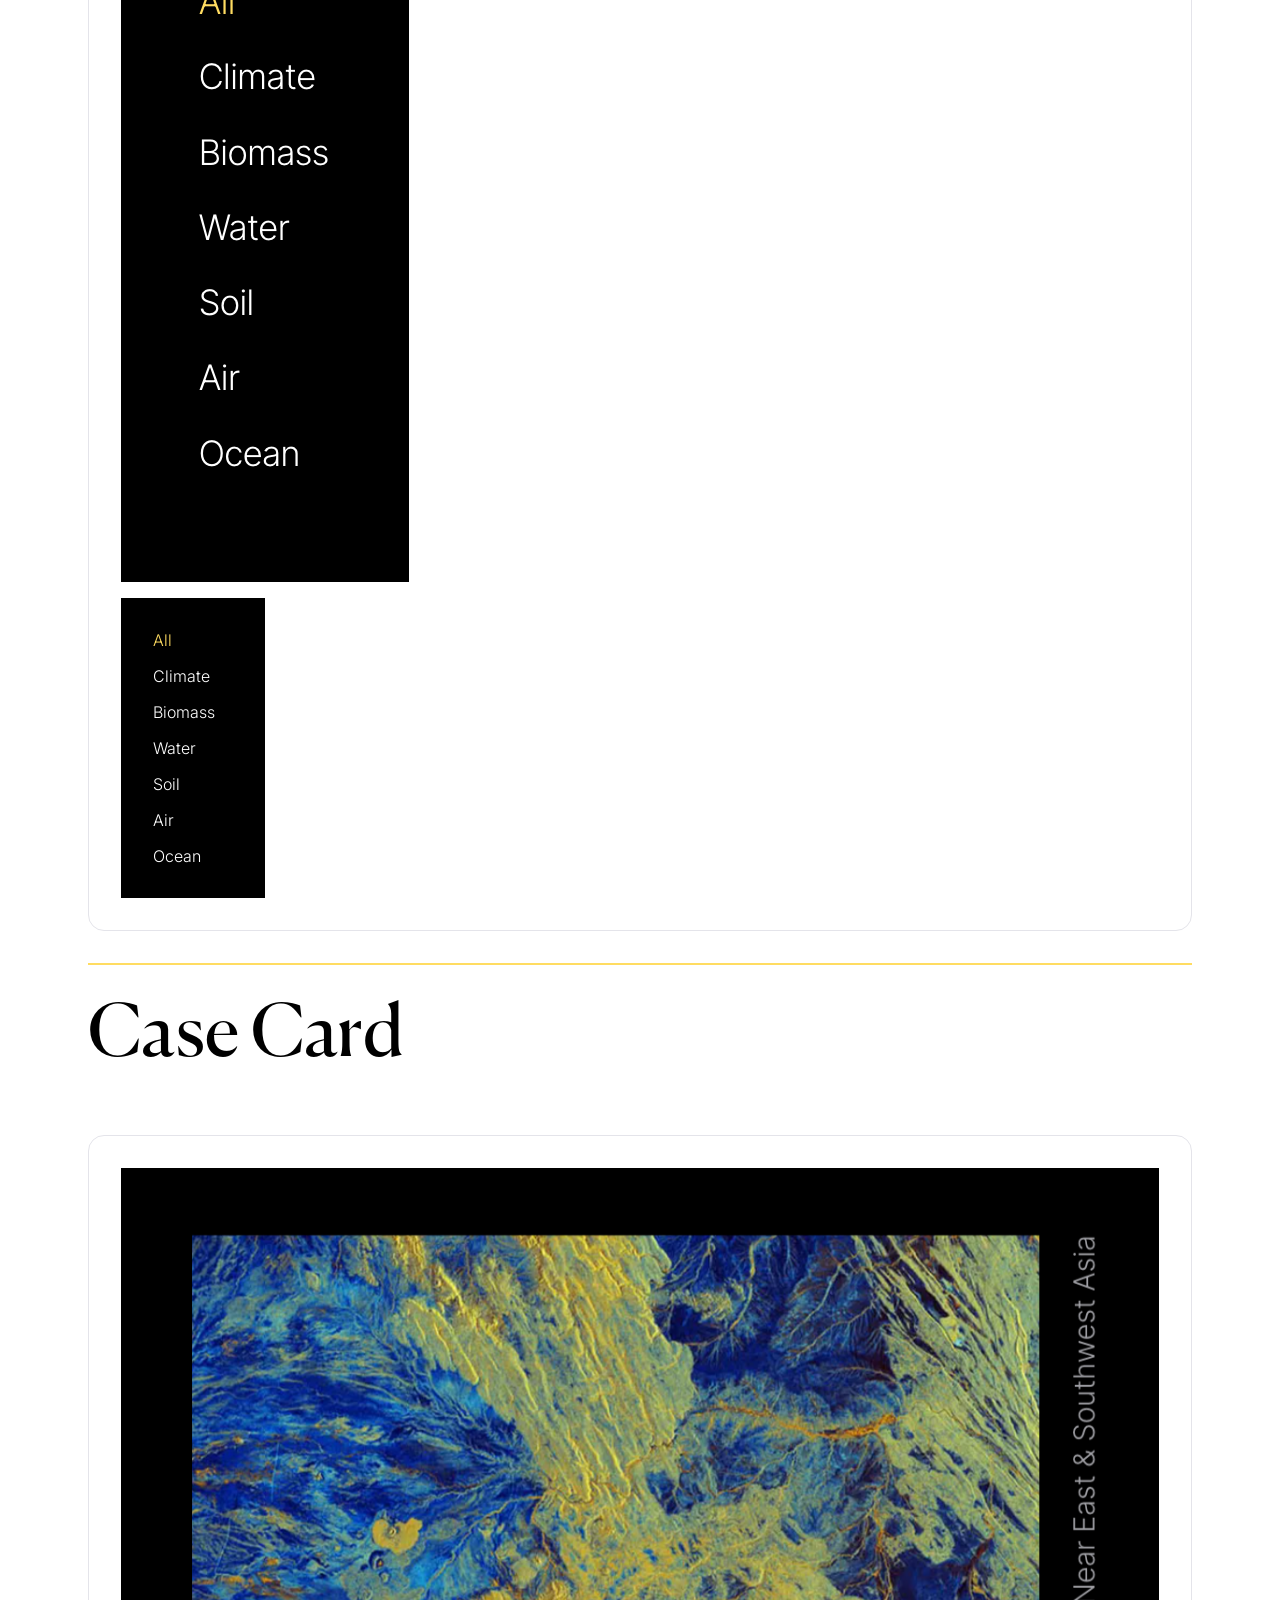
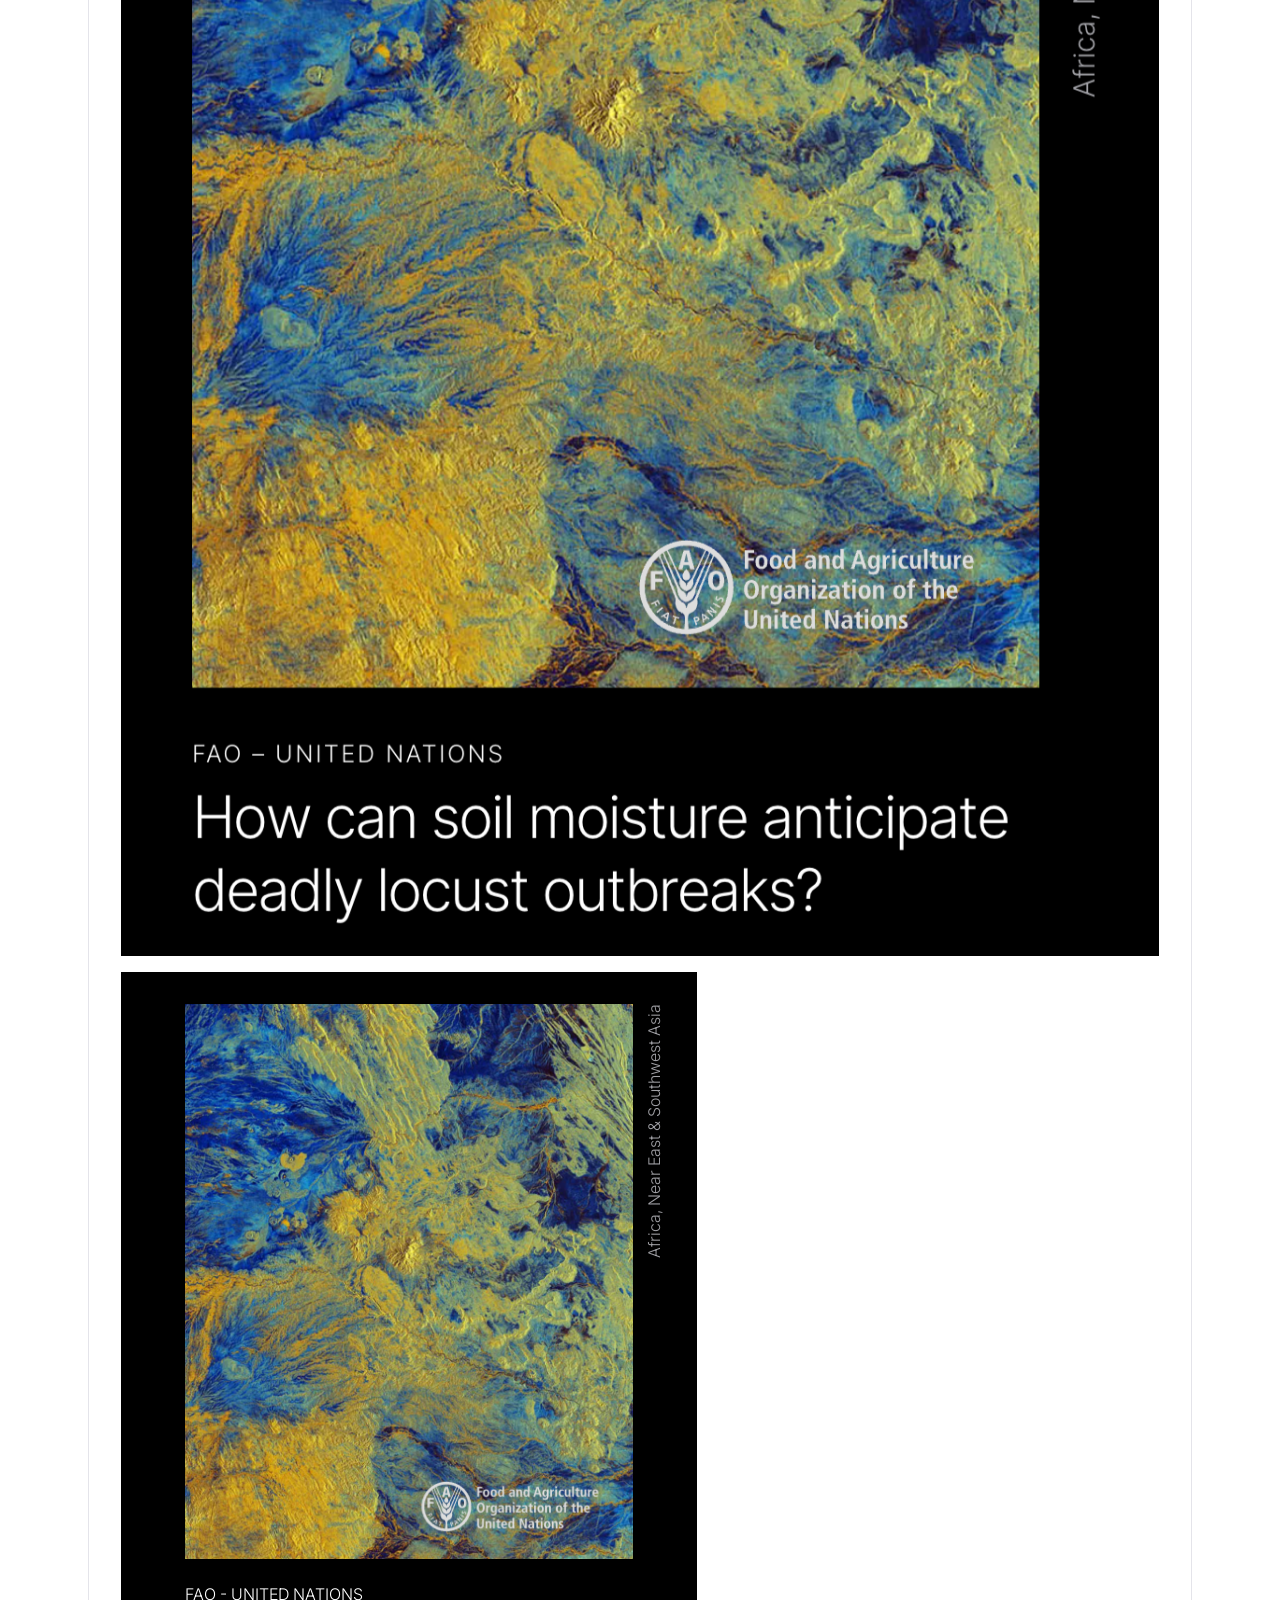
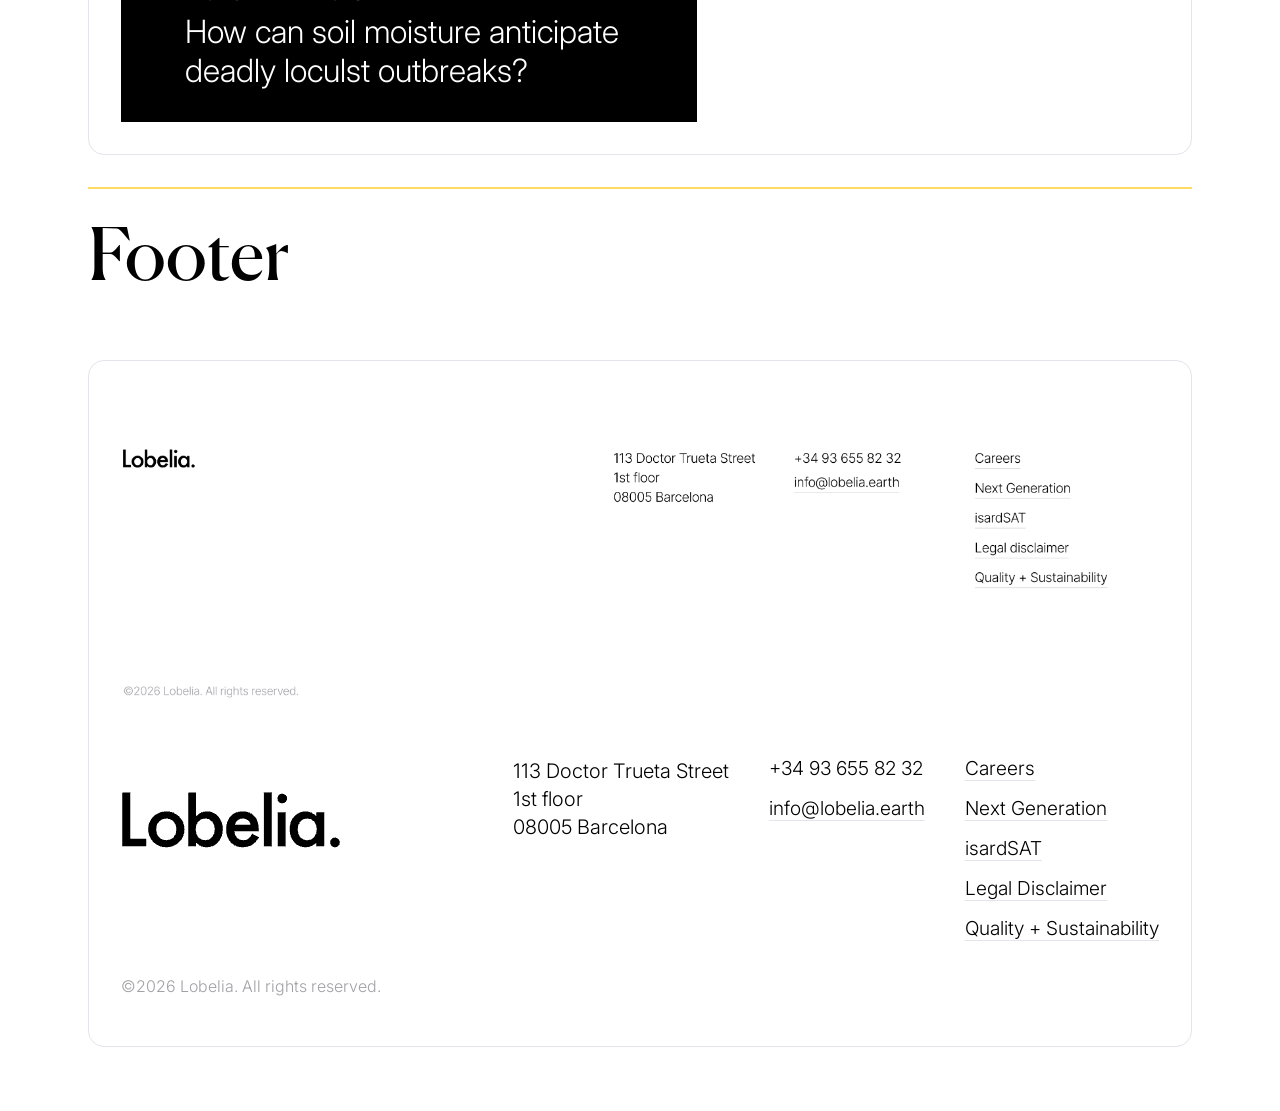
==== commit 327a729a: "button fix" ====
--- a/components/index.html
+++ b/components/index.html
@@ -147,7 +147,7 @@
         <!-- BUTTON -->
         <h2 class="border-top" id="button">Button</h2>
 
-        <artice class="component component-container">
+        <article class="component component-container">
             <img class="component__image"
                 alt="Button screenshot"
                 srcset="images/section-contact__button.png 2x"
@@ -160,7 +160,7 @@
                     <div class="button__icon"></div>
                 </a>
             </div>
-        </artice>
+        </article>
 
         <!-- HEADER -->
         <h2 class="border-top" id="header">Header</h2>
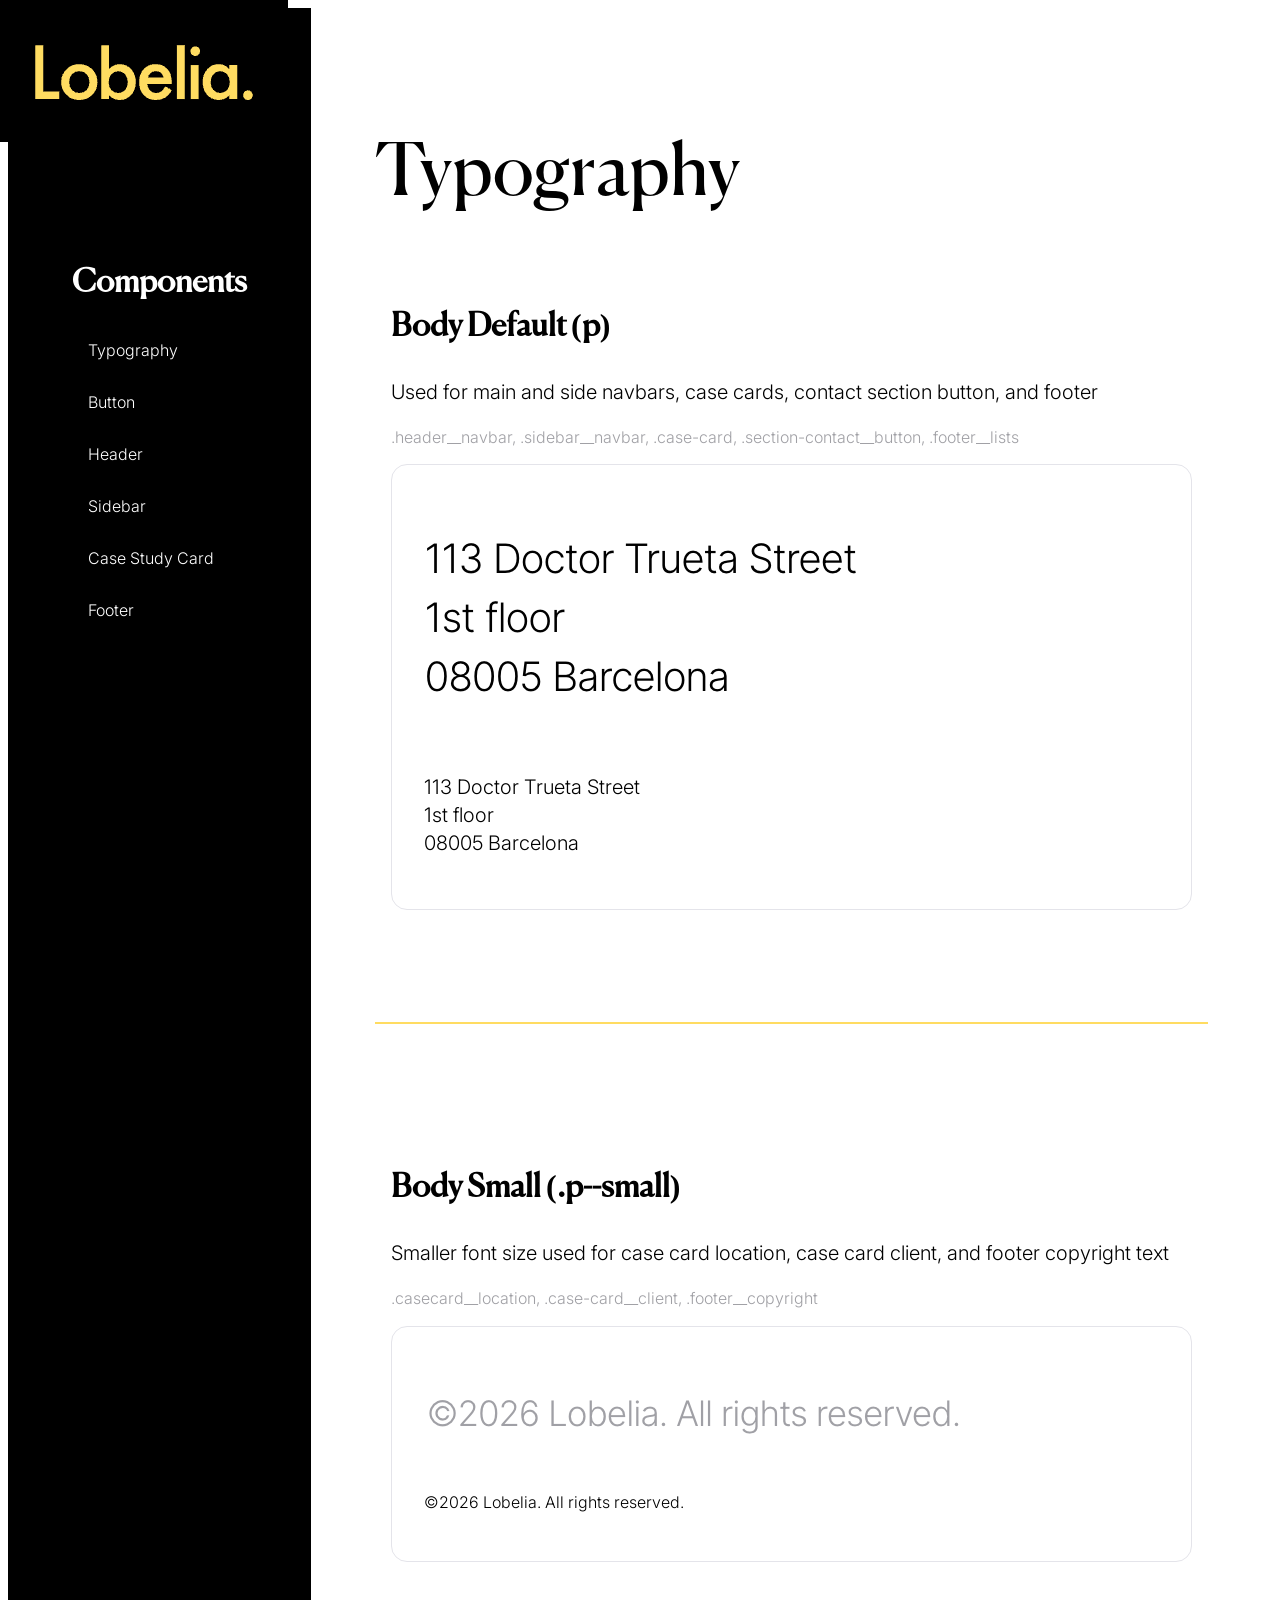
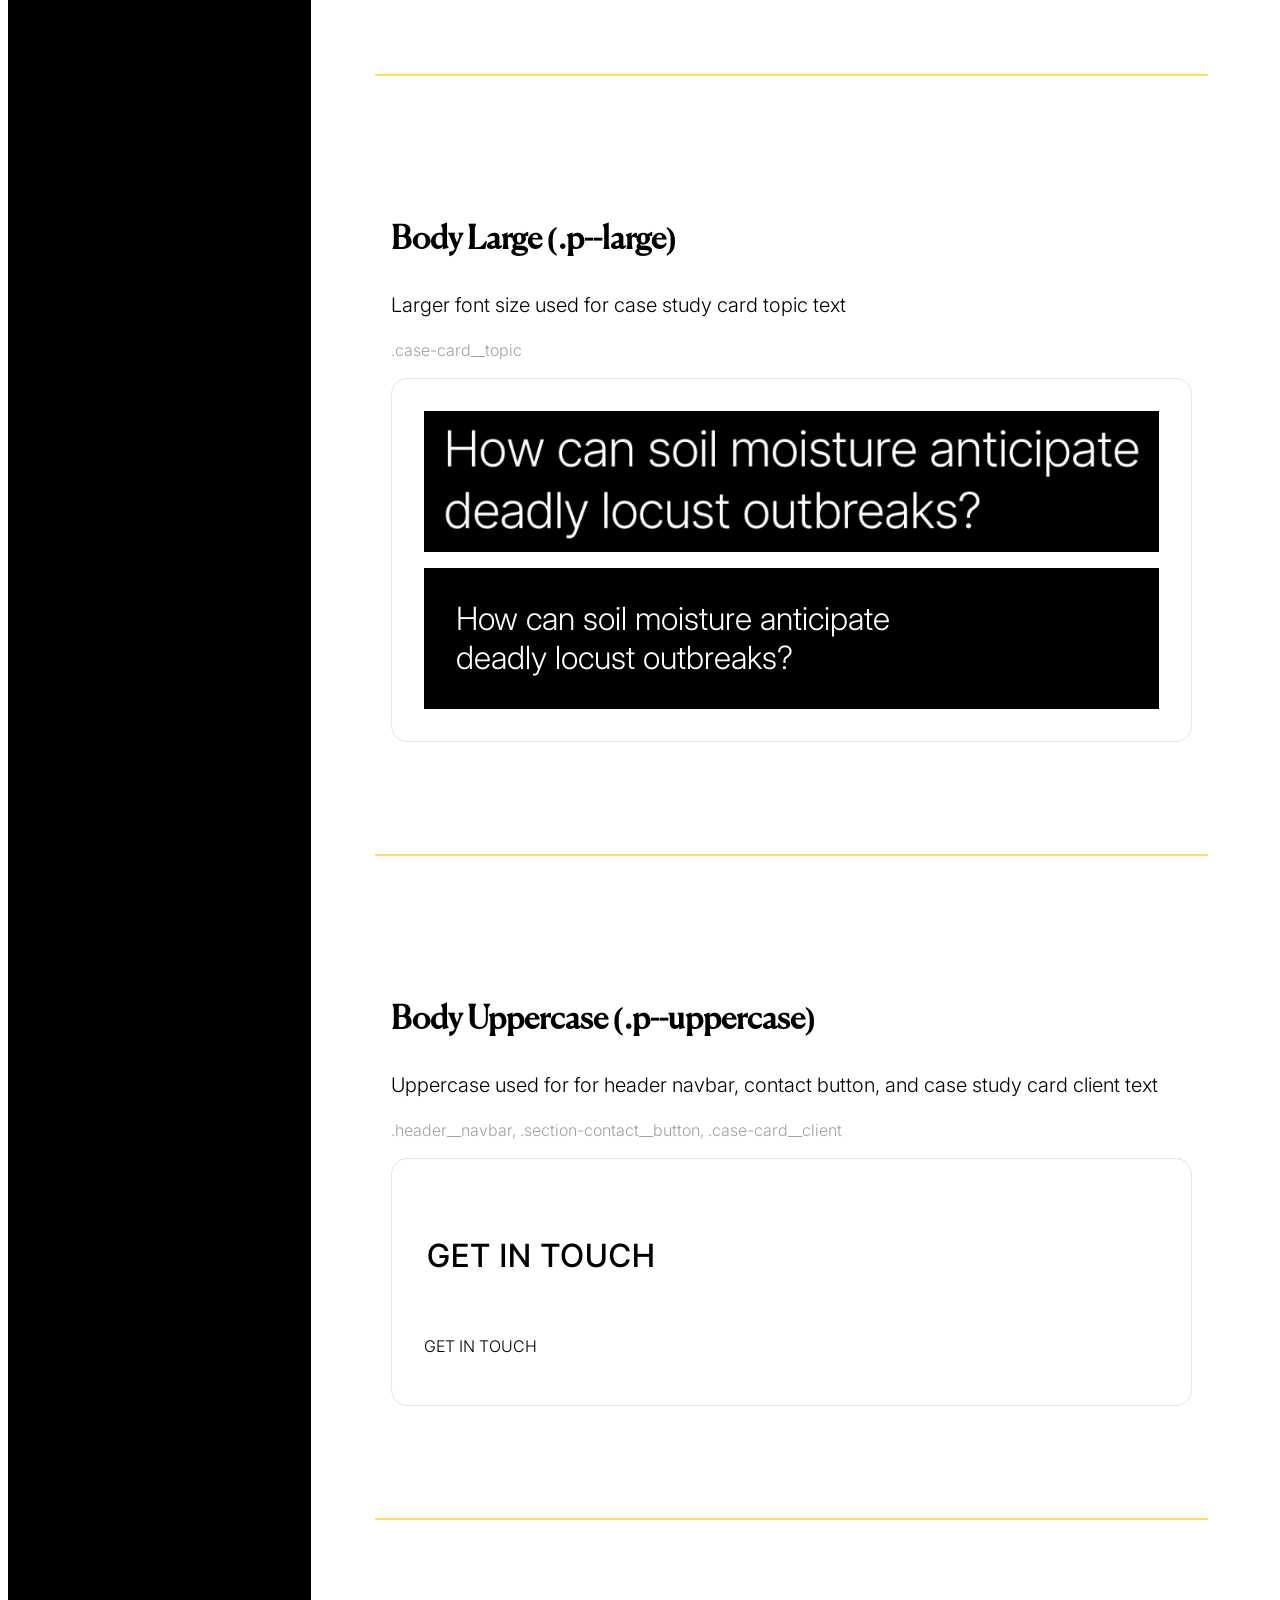
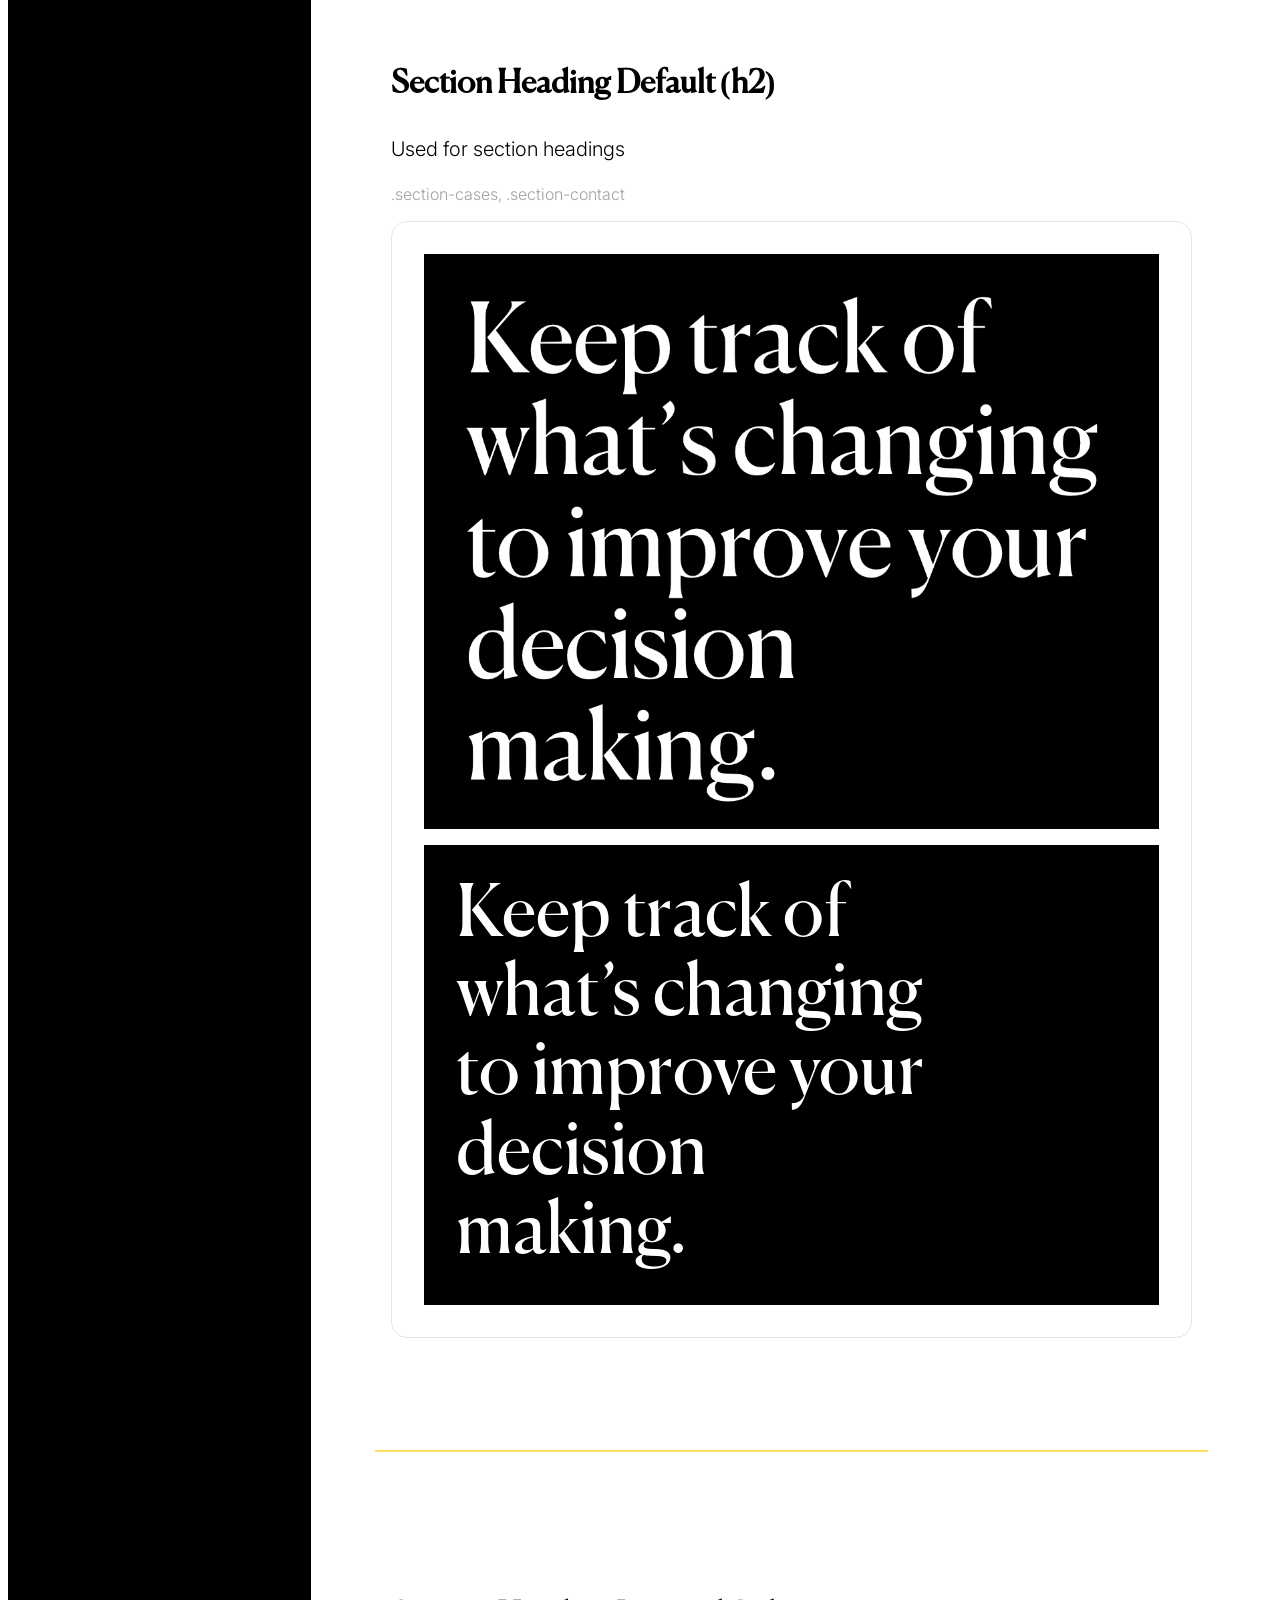
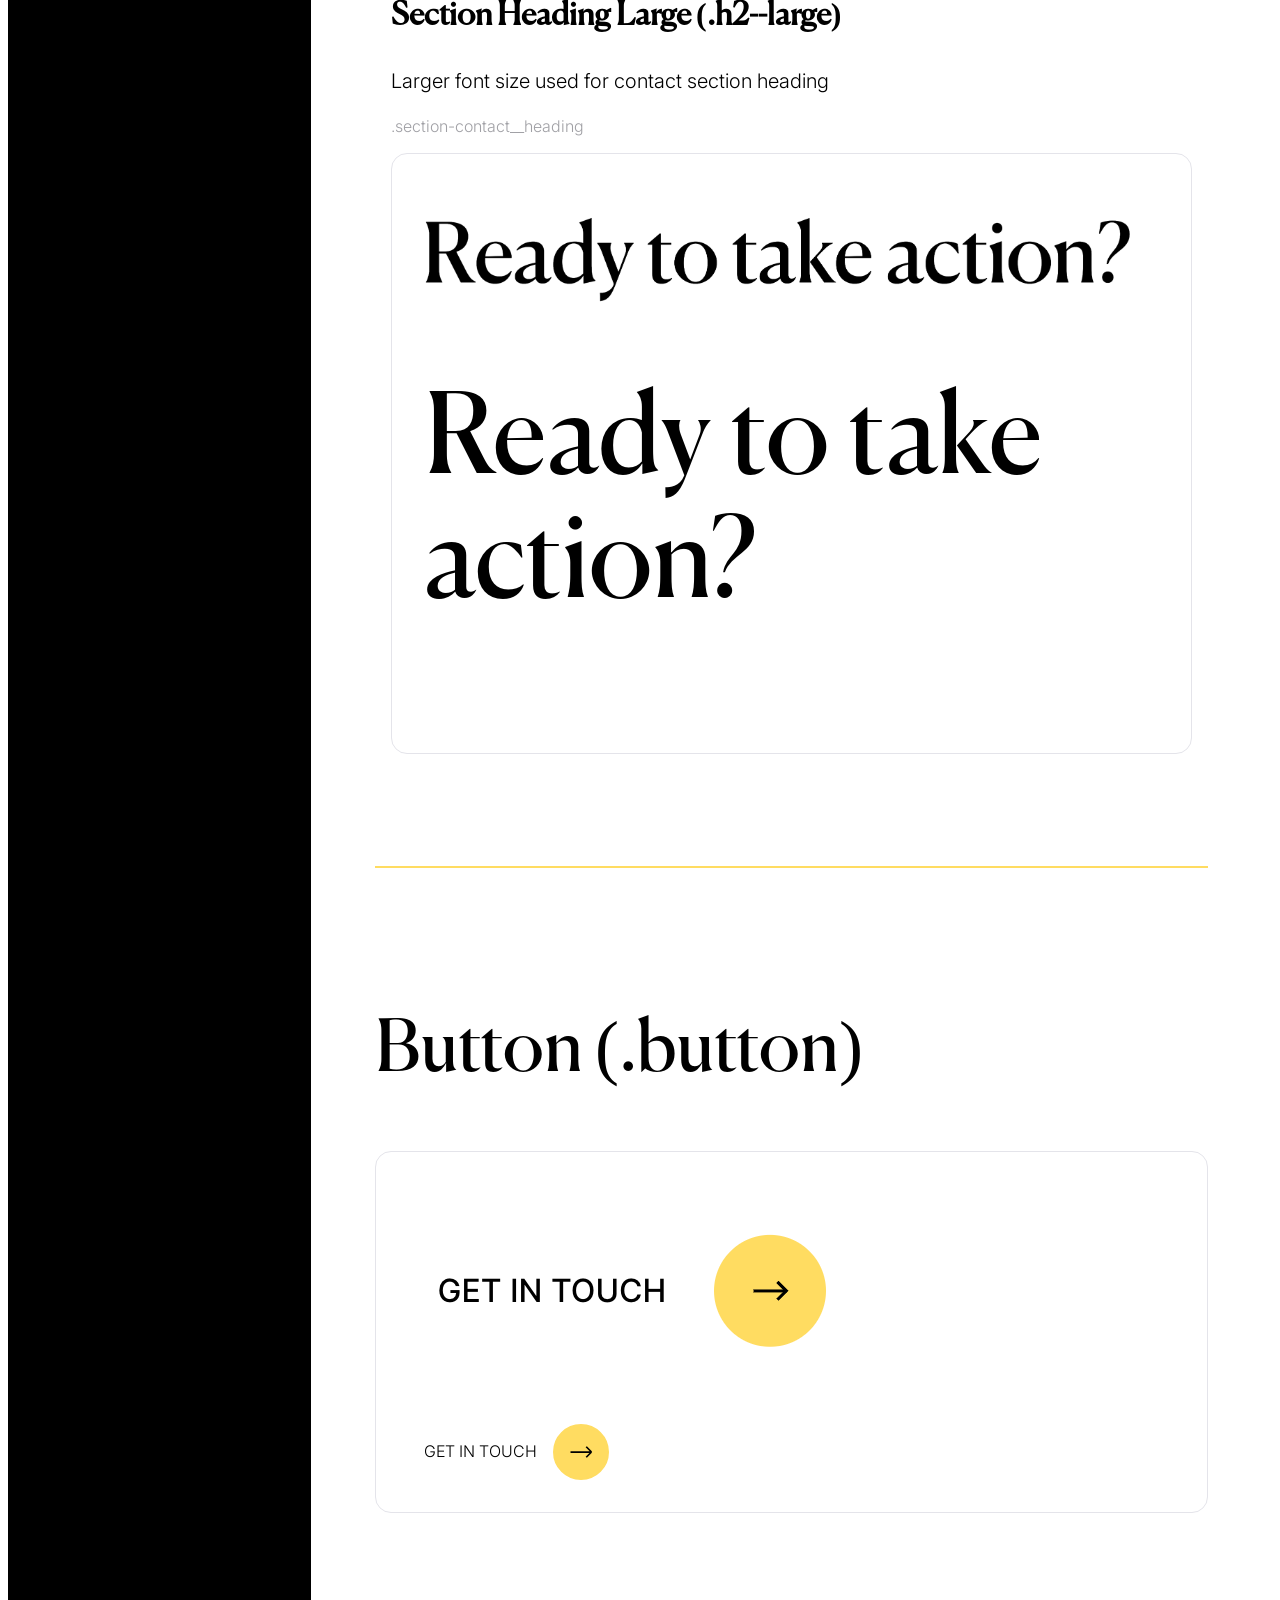
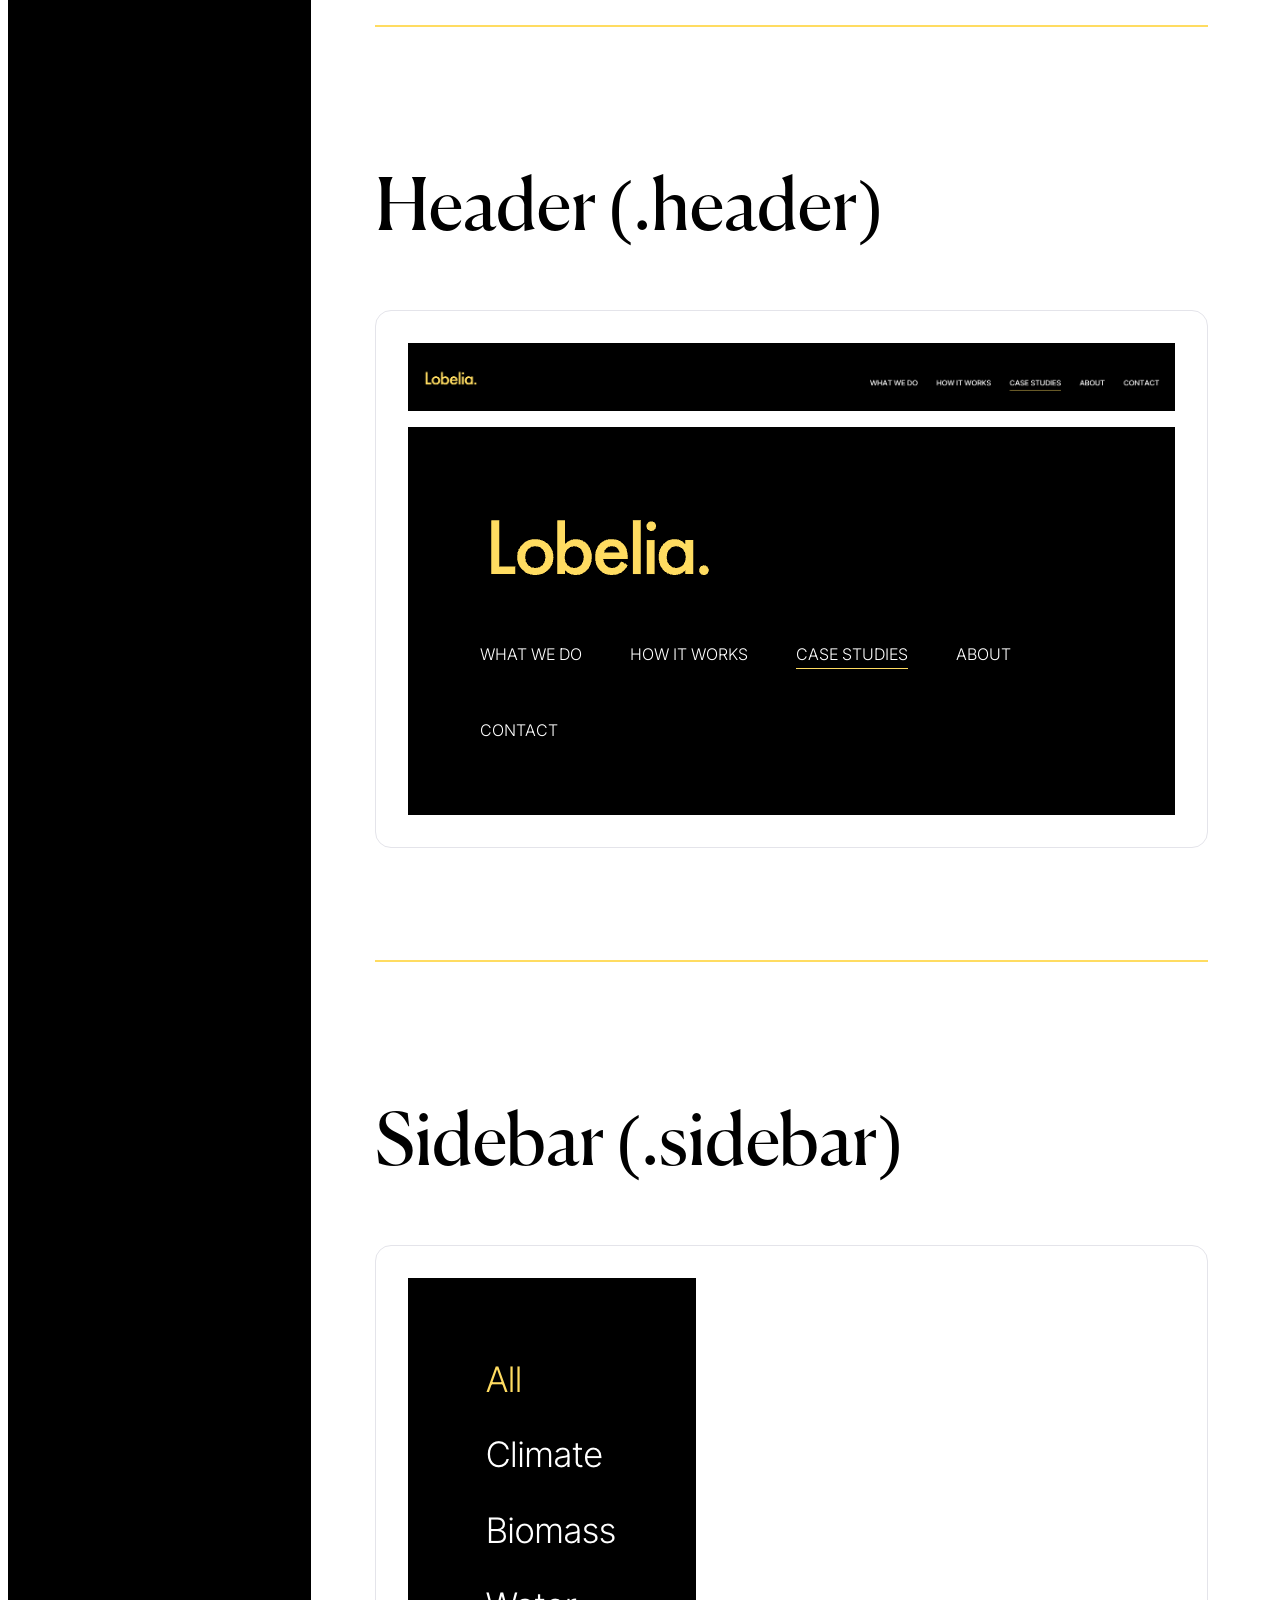
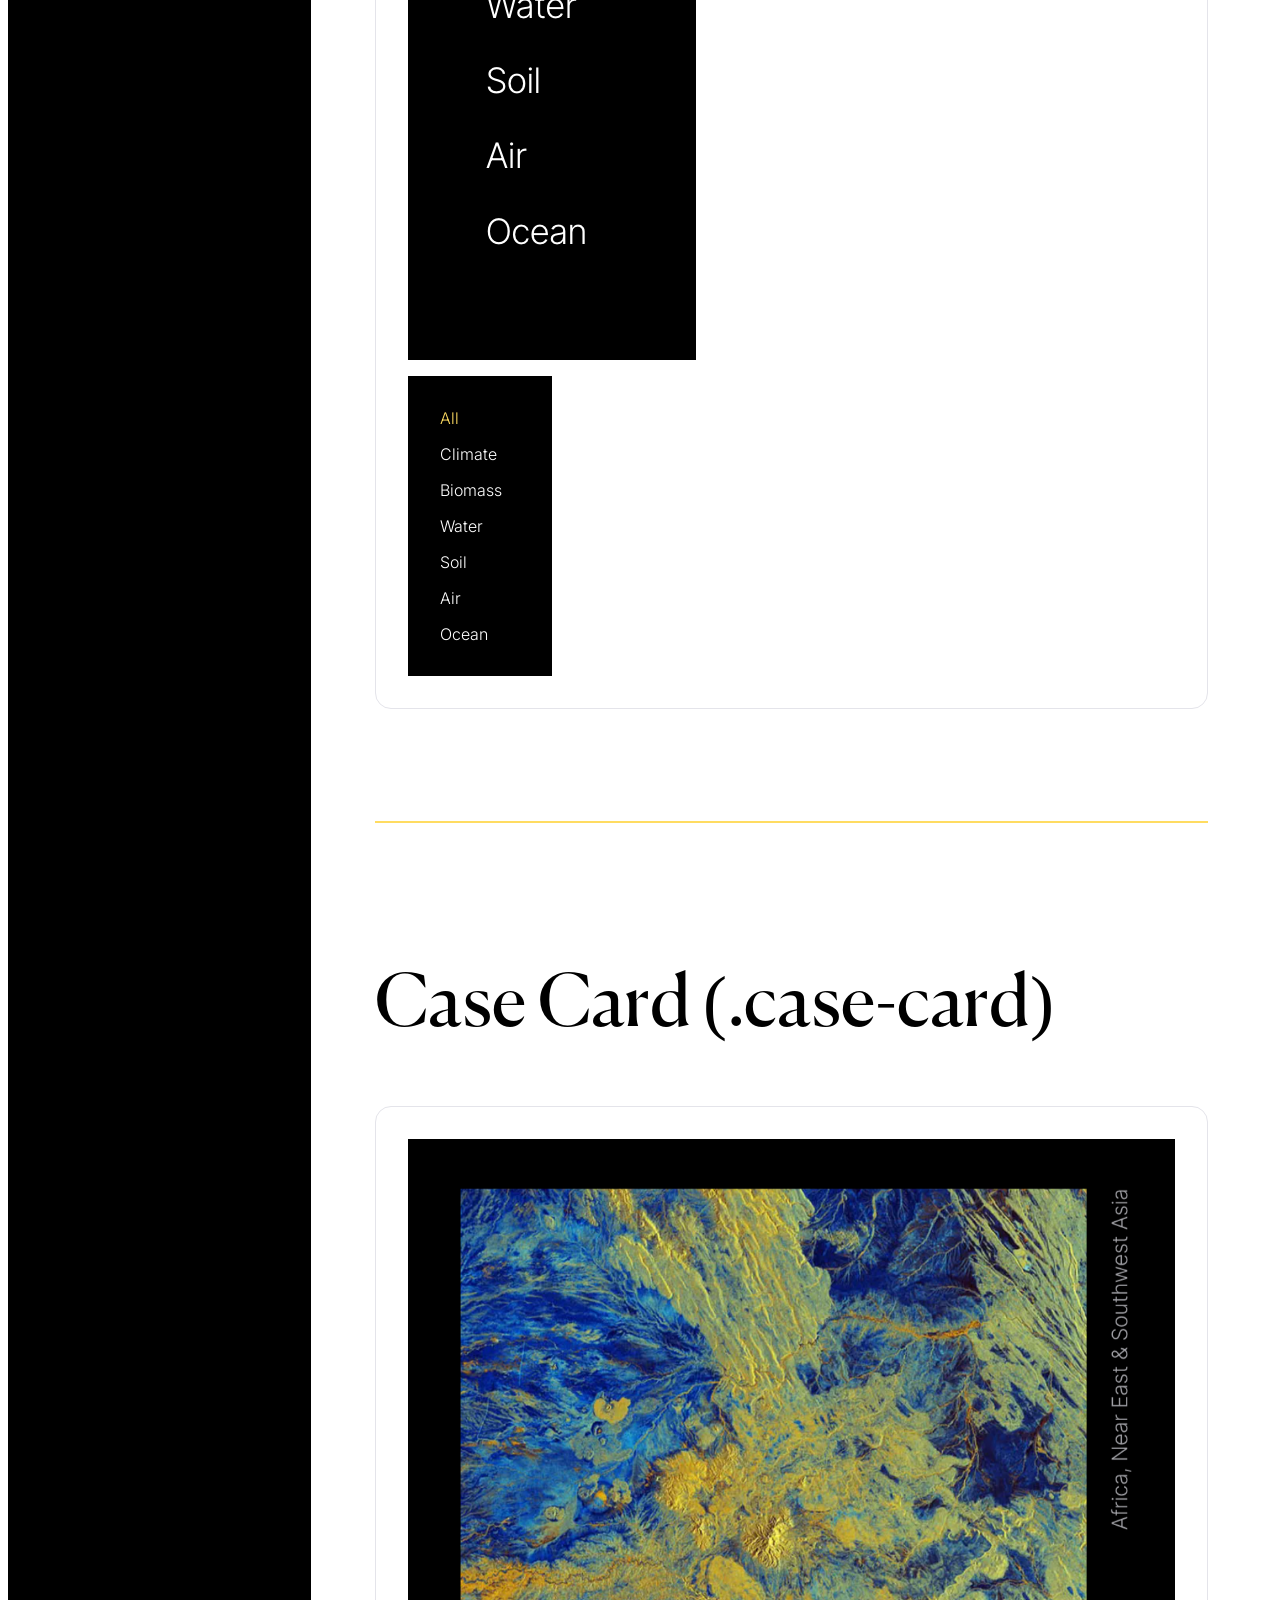
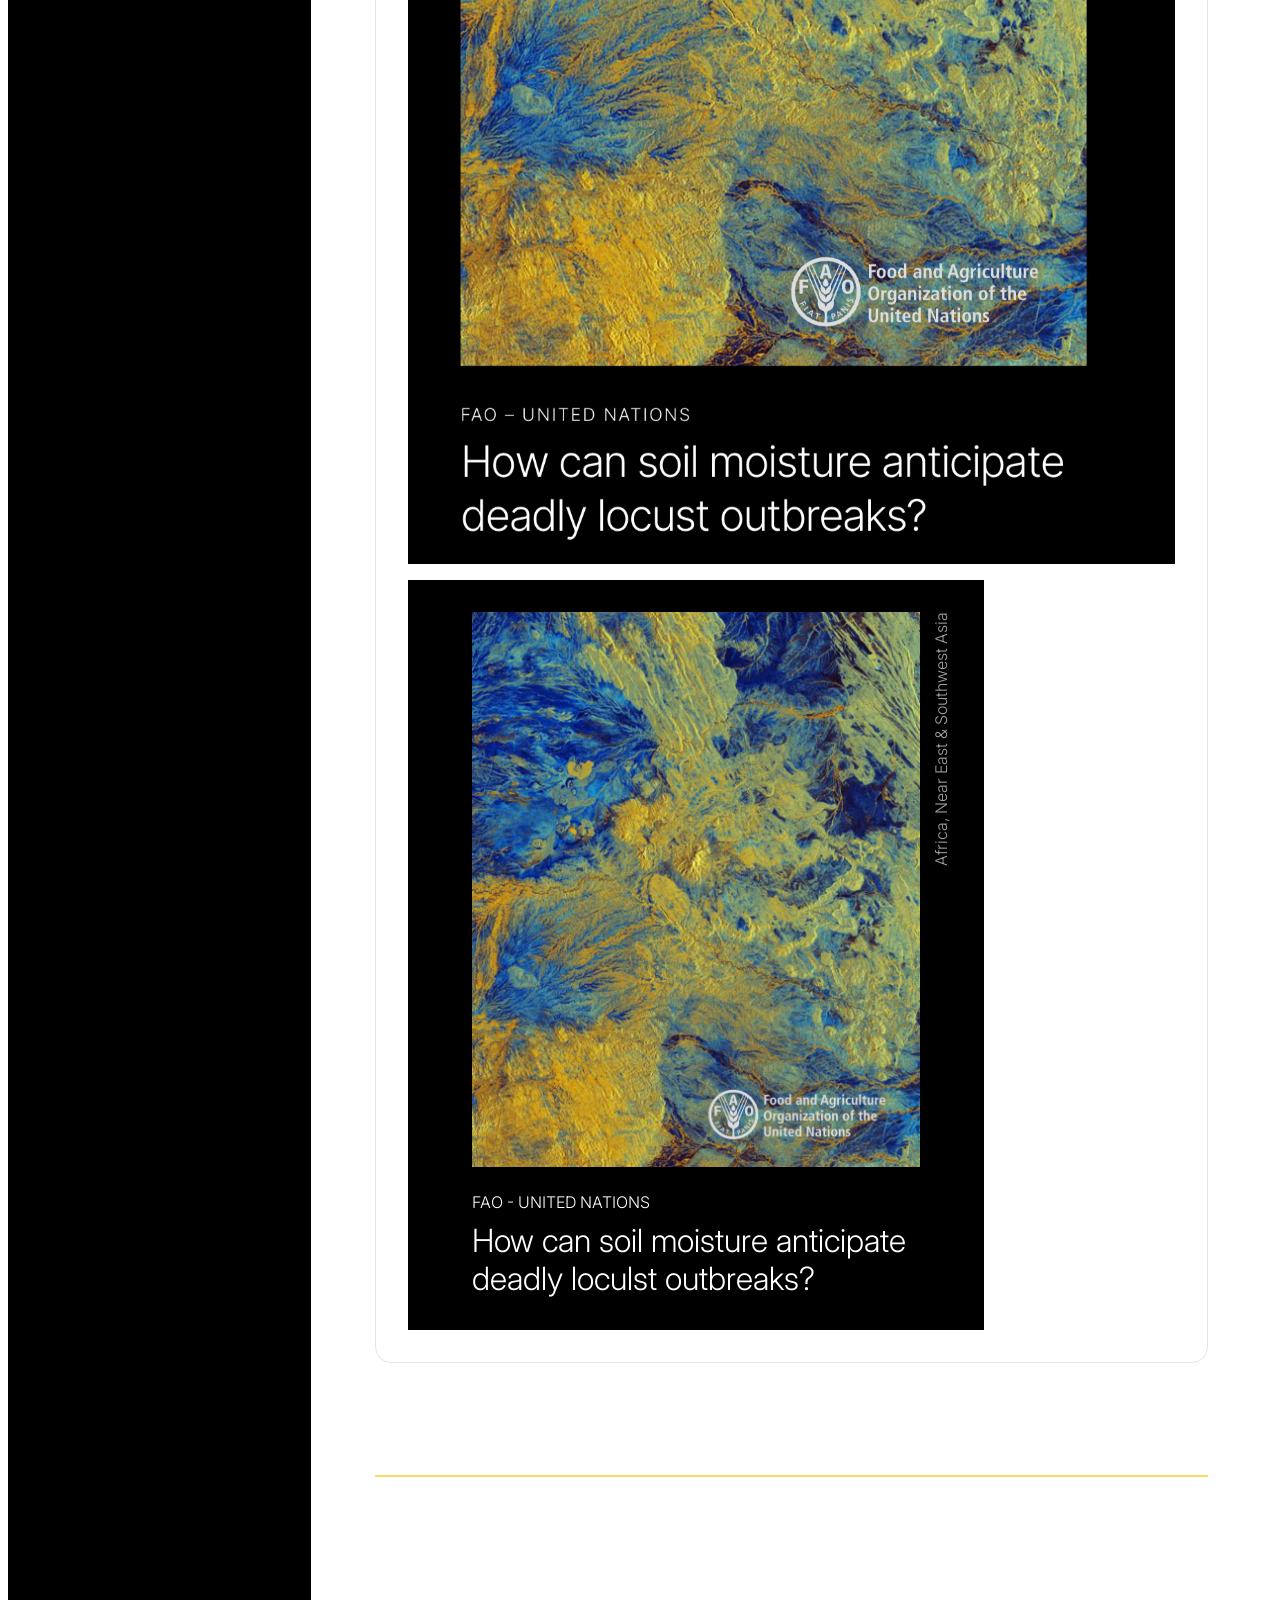
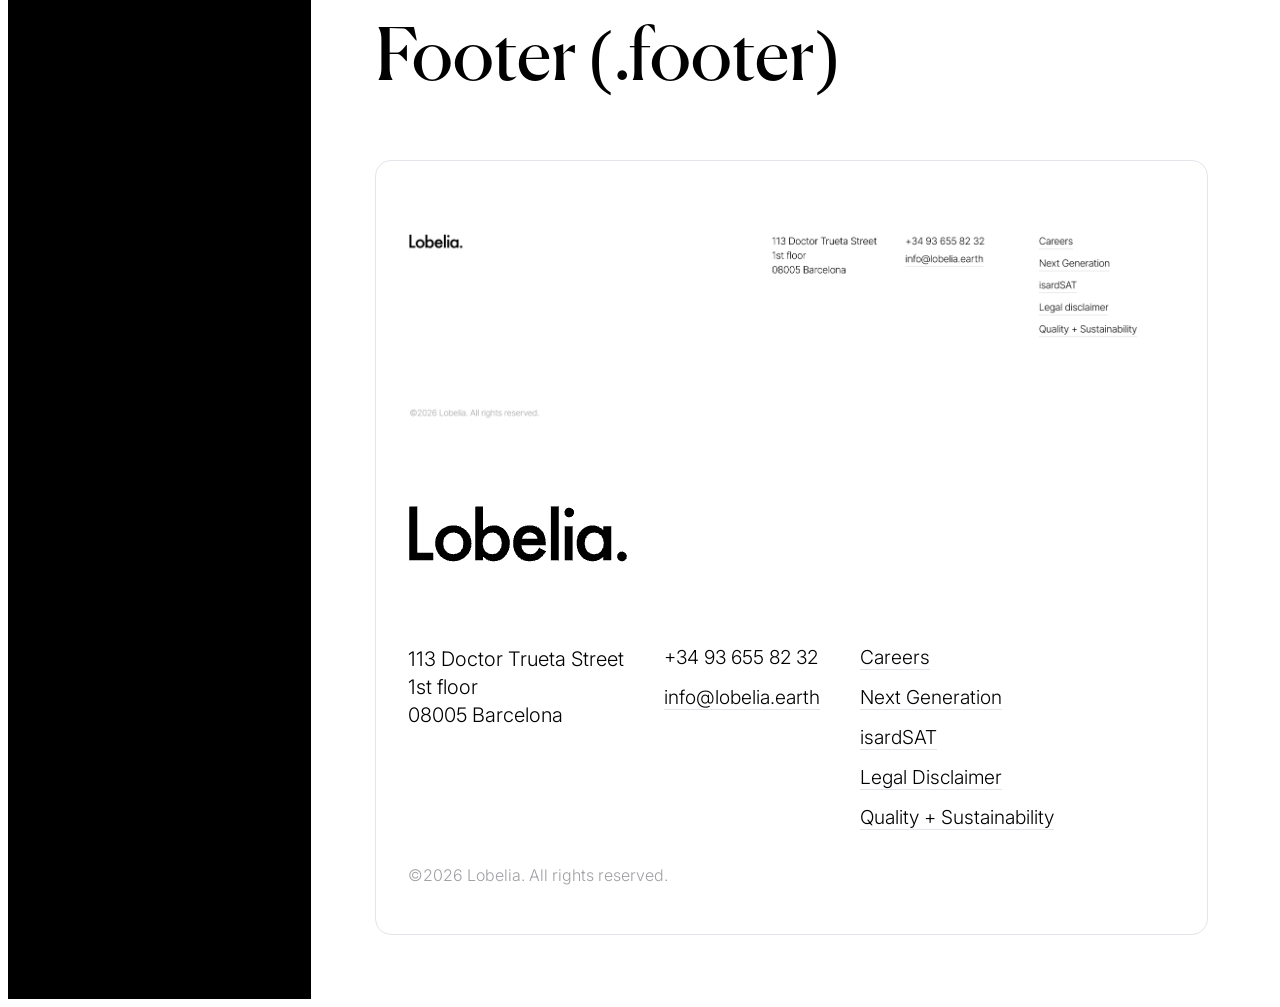
==== commit ef5e9d71: "component page styling: fixed sidebar, section spacing, contact section for later" ====
--- a/components/index.html
+++ b/components/index.html
@@ -12,288 +12,351 @@
 </head>
 
 <body>
-
-    <!-- COMPONENT PAGE HEADER -->
-    <header class="components__header">
-        <a href="#!"><h1>Web Components</h1></a>
-
-        <nav class="components__navbar">
-            <ul class="components__navbar-list">
-                <li class="components__navbar-item"><a href="#typography">Typography</a></li>
-                <li class="components__navbar-item"><a href="#button">Button</a></li>
-                <li class="components__navbar-item"><a href="#header">Header</a></li>
-                <li class="components__navbar-item"><a href="#sidebar">Sidebar</a></li>
-                <li class="components__navbar-item"><a href="#case-card">Case Study Card</a></li>
-                <li class="components__navbar-item"><a href="#footer">Footer</a></li>
-            </ul>
-        </nav>
-    </header>
-
-    <main> 
-        <!-- TYPOGRAPHY -->
-        <h2 id="typography">Typography</h2>
-
-        <article class="component">
-            <h3 class="component__title border-top">Body Default</h3>
-
-            <p>Used for main and side navbars, case cards, contact section button, and footer</p>
-
-            <!--Use srcset to correct screenshot to actual size since Mac screenshots 2x resolution-->
-            <div class="component-container">
-                <img class="component__image"
-                    alt="Body text example" 
-                    srcset="images/footer__address.png 2x"
-                    src="images/footer__address.png"
+    <div class="columns">
+        <!-- COMPONENT PAGE HEADER -->
+        <header class="components__header">
+            <img 
+                class="component__header-logo"
+                alt="Lobelia logo - black background white text" 
+                srcset="images/header__logo.png 2x"
+                src="images/header__logo.png"
+            >
+
+            <div class="sticky">
+                <a href="#!"><h1>Components</h1></a>
+
+                <nav class="components__navbar">
+                    <ul class="components__navbar-list">
+                        <li class="components__navbar-item"><a href="#typography">Typography</a></li>
+                        <li class="components__navbar-item"><a href="#button">Button</a></li>
+                        <li class="components__navbar-item"><a href="#header">Header</a></li>
+                        <li class="components__navbar-item"><a href="#sidebar">Sidebar</a></li>
+                        <li class="components__navbar-item"><a href="#case-card">Case Study Card</a></li>
+                        <li class="components__navbar-item"><a href="#footer">Footer</a></li>
+                    </ul>
+                </nav>
+            </div>
+        </header>
+
+        <main> 
+            <!-- TYPOGRAPHY -->
+            <h2 id="typography">Typography</h2>
+
+            <article class="component">
+                <h3 class="component__title">Body Default (p)</h3>
+
+                <p>Used for main and side navbars, case cards, contact section button, and footer</p>
+
+                <p class="color--dark-gray p--small">.header__navbar, .sidebar__navbar, .case-card, .section-contact__button, .footer__lists</p>
+
+                <!--Use srcset to correct screenshot to actual size since Mac screenshots 2x resolution-->
+                <div class="component-container">
+                    <img class="component__image"
+                        alt="Body text example" 
+                        srcset="images/footer__address.png 2x"
+                        src="images/footer__address.png"
+                    >
+
+                    <div class="component__code">
+                        <p>113 Doctor Trueta Street<br>
+                        1st floor<br>
+                        08005 Barcelona</p>
+                    </div>
+                </div>
+            </article>
+
+            <hr>
+            
+            <article class="component">
+                <h3 class="component__title">Body Small (.p--small)</h3>
+
+                <p>Smaller font size used for case card location, case card client, and footer copyright text</p>
+
+                <p class="color--dark-gray p--small">.casecard__location, .case-card__client, .footer__copyright</p>
+                
+                <div class="component-container">
+                    <img class="component__image"
+                        alt="Body small text example" 
+                        srcset="images/footer__copyright.png 2x"
+                        src="images/footer__copyright.png"
+                    >
+
+                    <div class="component__code">
+                        <p class="p--small">©2026 Lobelia. All rights reserved.</p>
+                    </div>
+                </div>
+            </article>
+            
+            <hr>
+
+            <article class="component">
+                <h3 class="component__title">Body Large (.p--large)</h3>
+
+                <p>Larger font size used for case study card topic text</p>
+
+                <p class="color--dark-gray p--small">.case-card__topic</p>
+                
+                <div class="component-container">
+                    <img class="component__image"
+                        alt="Body large text example" 
+                        srcset="images/case-card__topic.png 2x"
+                        src="images/case-card__topic.png"
+                    >
+
+                    <div class="component__code">
+                        <p class="p--large background--black color--white">How can soil moisture anticipate <br> deadly locust outbreaks?</p>
+                    </div>
+                </div>
+            </article>
+
+            <hr>
+
+            <article class="component">
+                <h3 class="component__title">Body Uppercase (.p--uppercase)</h3>
+
+                <p>Uppercase used for for header navbar, contact button, and case study card client text</p>
+
+                <p class="color--dark-gray p--small">.header__navbar, .section-contact__button, .case-card__client</p>
+                
+                <div class="component-container">
+                    <img class="component__image"
+                        alt="Uppercase text example" 
+                        srcset="images/section-contact__button-text.png 2x"
+                        src="images/section-contact__button-text.png"
+                    >
+
+                    <div class="component__code">
+                        <p class="p--small p--uppercase"> Get in touch</p>
+                    </div>
+                </div>
+            </article>
+
+            <hr>
+
+            <article class="component">
+                <h3 class="component__title">Section Heading Default (h2)</h3>
+
+                <p>Used for section headings<p>
+
+                <p class="color--dark-gray p--small">.section-cases, .section-contact</p>
+                
+                <div class="component-container">
+                    <img class="component__image"
+                        alt="Uppercase text example" 
+                        srcset="images/section-cases__heading.png 2x"
+                        src="images/section-cases__heading.png"
+                    >
+
+                    <div class="component__code">
+                        <h2 class="color--white background--black">Keep track of <br> what’s changing <br> to improve your <br> decision <br> making.</h2>
+                    </div>
+                </div>
+            </article>
+
+            <hr>
+
+            <article class="component">
+                <h3 class="component__title">Section Heading Large (.h2--large) </h3>
+
+                <p>Larger font size used for contact section heading</p>
+
+                <p class="color--dark-gray p--small">.section-contact__heading</p>
+                
+                <div class="component-container">
+                    <img class="component__image"
+                        alt="Uppercase text example" 
+                        srcset="images/section-contact__heading.png 2x"
+                        src="images/section-contact__heading.png"
+                    >
+
+                    <div class="component__code">
+                        <h2 class="h2--large">Ready to take action?</h2>
+                    </div>
+                </div>
+            </article>
+
+            <hr>
+
+            <!-- BUTTON -->
+            <h2 id="button">Button (.button)</h2>
+
+            <article class="component component-container">
+                <img class="component__image"
+                    alt="Button screenshot"
+                    srcset="images/section-contact__button.png 2x"
+                    src="images/section-contact__button.png"
                 >
 
                 <div class="component__code">
-                    <p>113 Doctor Trueta Street<br>
-                    1st floor<br>
-                    08005 Barcelona</p>
-                </div>
-            </div>
-        </article>
-        
-        <article class="component">
-            <h3 class="component__title border-top">Body Small</h3>
-
-            <p>Smaller font size used for case card location, case card client, and footer copyright text (.casecard__location, .case-card__client, .footer__copyright)</p>
-            
-            <div class="component-container">
-                <img class="component__image"
-                    alt="Body small text example" 
-                    srcset="images/footer__copyright.png 2x"
-                    src="images/footer__copyright.png"
-                >
-
+                    <a class="button" href="#!">
+                        <p class="button__text p--small p--uppercase">Get in touch</p>
+                        <div class="button__icon"></div>
+                    </a>
+                </div>
+            </article>
+
+            <hr>
+
+            <!-- HEADER -->
+            <h2 id="header">Header (.header)</h2>
+
+            <article class="component component-container">
+                <img class="component__image"
+                    alt="Header screenshot" 
+                    srcset="images/header.png 2x"
+                    src="images/header.png"
+                >
+                
                 <div class="component__code">
-                    <p class="p--small">©2026 Lobelia. All rights reserved.</p>
-                </div>
-            </div>
-        </article>
-        
-        <article class="component">
-            <h3 class="component__title border-top">Body Large</h3>
-
-            <p>Larger font size used for case study card topic text (.case-card__topic)</p>
-            
-            <div class="component-container">
-                <img class="component__image"
-                    alt="Body large text example" 
-                    srcset="images/case-card__topic.png 2x"
-                    src="images/case-card__topic.png"
-                >
-
-                <div class="component__code">
-                    <p class="p--large background--black color--white">How can soil moisture anticipate <br> deadly locust outbreaks?</p>
-                </div>
-            </div>
-        </article>
-
-        <article class="component">
-            <h3 class="component__title border-top">Body Uppercase</h3>
-
-            <p>Uppercase used for for header navbar, contact button, and case study card client text (.header__navbar, .section-contact__button, .case-card__client)</p>
-            
-            <div class="component-container">
-                <img class="component__image"
-                    alt="Uppercase text example" 
-                    srcset="images/section-contact__button-text.png 2x"
-                    src="images/section-contact__button-text.png"
-                >
-
-                <div class="component__code">
-                    <p class="p--small p--uppercase"> Get in touch</p>
-                </div>
-            </div>
-        </article>
-
-        <article class="component">
-            <h3 class="component__title border-top">Heading Default</h3>
-
-            <p>Used for section headings (.section-cases, .section-contact)<p>
-            
-            <div class="component-container">
-                <img class="component__image"
-                    alt="Uppercase text example" 
-                    srcset="images/section-cases__heading.png 2x"
-                    src="images/section-cases__heading.png"
-                >
-
-                <div class="component__code">
-                    <h2 class="color--white background--black">Keep track of <br> what’s changing <br> to improve your <br> decision <br> making.</h2>
-                </div>
-            </div>
-        </article>
-
-        <article class="component">
-            <h3 class="component__title border-top">Heading Large</h3>
-
-            <p>Larger font size used for contact section heading (.section-contact__heading)</p>
-            
-            <div class="component-container">
-                <img class="component__image"
-                    alt="Uppercase text example" 
-                    srcset="images/section-contact__heading.png 2x"
-                    src="images/section-contact__heading.png"
-                >
-
-                <div class="component__code">
-                    <h2 class="h2--large">Ready to take action?</h2>
-                </div>
-            </div>
-        </article>
-
-        <!-- BUTTON -->
-        <h2 class="border-top" id="button">Button</h2>
-
-        <article class="component component-container">
-            <img class="component__image"
-                alt="Button screenshot"
-                srcset="images/section-contact__button.png 2x"
-                src="images/section-contact__button.png"
-            >
-
-            <div class="component__code">
-                <a class="button" href="#!">
-                    <p class="button__text p--small p--uppercase">Get in touch</p>
-                    <div class="button__icon"></div>
-                </a>
-            </div>
-        </article>
-
-        <!-- HEADER -->
-        <h2 class="border-top" id="header">Header</h2>
-
-        <article class="component component-container">
-            <img class="component__image"
-                alt="Header screenshot" 
-                srcset="images/header.png 2x"
-                src="images/header.png"
-            >
-            
-            <div class="component__code">
-                <header class="header background--black">
-                    <a href="#!"><img class="header__logo" alt="Lobelia logo - black background yellow text" srcset="images/header__logo.png 2x" src="images/header__logo.png"></a>
-                    
-                    <nav class="header__navbar">
-                        <ul class="header__navbar-list">
-                            <li class="header__navbar-item"><a href="#!">What We Do</a></li>
-                            <li class="header__navbar-item"><a href="#!">How It Works</a></li>
-                            <li class="header__navbar-item header__navbar-item--selected"><a href="#!">Case Studies</a></li>
-                            <li class="header__navbar-item"><a href="#!">About</a></li>
-                            <li class="header__navbar-item"><a href="#!">Contact</a></li>
-                        </ul>
-                    </nav>
-                </header>
-            </div>
-        </article>
-
-        <!-- SIDEBAR -->
-        <h2 class="border-top" id="sidebar">Sidebar</h2>
-
-        <article class="component component-container">
-            <img class="component__image"
-                alter ="Sidebar screenshot"
-                srcset="images/sidebar__navbar.png 2x"
-                src="images/sidebar__navbar.png"
-            >
-
-            <div class="component__code">
-                <div class="sidebar background--black">
-                    <nav class="sidebar__navbar">
-                        <ul class="sidebar__navbar-list">
-                            <li class="sidebar__navbar-item sidebar__navbar-item--selected"><a href="#!">All</a></li>
-                            <li class="sidebar__navbar-item"><a href="#!">Climate</a></li>
-                            <li class="sidebar__navbar-item"><a href="#!">Biomass</a></li>
-                            <li class="sidebar__navbar-item"><a href="#!">Water</a></li>
-                            <li class="sidebar__navbar-item"><a href="#!">Soil</a></li>
-                            <li class="sidebar__navbar-item"><a href="#!">Air</a></li>
-                            <li class="sidebar__navbar-item"><a href="#!">Ocean</a></li>
-                        </ul>
-                    </nav>
-                </div>
-            </div>
-        </article>
-
-        <!-- CASE CARD -->
-        <h2 class="border-top" id="case-card">Case Card</h2>
-
-        <article class="component component-container">    
-            <img class="component__image"
-                alt="Screenshot of case study card"
-                srcset="images/case-card.png 2x"
-                src="images/case-card.png"
-            >
-            
-            <div class="case-card-container component__code">
-                <div class="background--black">
-                    <div class="case-card">
-                        <div class="case-card__image-container">
-                            <img class="case-card__image"
-                                alt="Green, blue, and yellow agricultural map"
-                                srcset="images/case-card__image.png 2x"
-                                src="images/case-card__image.png"
-                            >
-                        </div>
-
-                        <p class="case-card__client p--small p--uppercase">FAO - United Nations</p>
-
-                        <p class="case-card__topic p--large">How can soil moisture anticipate deadly loculst outbreaks?</p>
-
-                        <p class="case-card__location p--small p--vertical">Africa, Near East & Southwest Asia</p>
-                    </div>
-                </div>
-            </div>
-            </article>
-
-        <!-- FOOTER -->
-        <h2 class="border-top" id="footer">Footer</h2>
-
-        <article class="component component-container">
-            <img 
-                class="component__image"
-                alt="Footer screenshot" 
-                srcset="images/footer.png 2x"
-                src="images/footer.png"
-            >
-
-            <footer class="footer component__code">
-                <div class="footer__flex">
-                    <img 
-                        class="footer__logo" 
-                        alt="Lobelia logo - white background black text" 
-                        srcset="images/footer__logo.png 2x"
-                        src="images/footer__logo.png"
-                    >
-
-                    <div class="footer__lists p--medium">
-                        <p class="footer__address">
-                            113 Doctor Trueta Street<br>
-                            1st floor<br>
-                            08005 Barcelona<br>
-                        </p>
-
-                        <ul class="footer__list footer__contact">
-                            <li class="footer__list-item">+34 93 655 82 32</li>
-                            <li class="footer__list-item"><a href="#!">info@lobelia.earth</a></li>
-                        </ul>
-
-                        <nav class="footer__navbar">
-                            <ul class="footer__list footer__navbar">
-                                <li class="footer__list-item"><a href="#!">Careers</a></li>
-                                <li class="footer__list-item"><a href="#!">Next Generation</a></li>
-                                <li class="footer__list-item"><a href="#!">isardSAT</a></li>
-                                <li class="footer__list-item"><a href="#!">Legal Disclaimer</a></li>
-                                <li class="footer__list-item"><a href="#!">Quality + Sustainability</a></li>
+                    <header class="header background--black">
+                        <a href="#!"><img class="header__logo" alt="Lobelia logo - black background yellow text" srcset="images/header__logo.png 2x" src="images/header__logo.png"></a>
+                        
+                        <nav class="header__navbar">
+                            <ul class="header__navbar-list">
+                                <li class="header__navbar-item"><a href="#!">What We Do</a></li>
+                                <li class="header__navbar-item"><a href="#!">How It Works</a></li>
+                                <li class="header__navbar-item header__navbar-item--selected"><a href="#!">Case Studies</a></li>
+                                <li class="header__navbar-item"><a href="#!">About</a></li>
+                                <li class="header__navbar-item"><a href="#!">Contact</a></li>
                             </ul>
                         </nav>
-                    </div>
-                </div>
-
-                <p class="footer__copyright p--small">&copy;2026 Lobelia. All rights reserved.</p>
-            </footer>
-        </article>
-    </main>
+                    </header>
+                </div>
+            </article>
+
+            <hr>
+
+            <!-- SIDEBAR -->
+            <h2 id="sidebar">Sidebar (.sidebar)</h2>
+
+            <article class="component component-container">
+                <img class="component__image"
+                    alter ="Sidebar screenshot"
+                    srcset="images/sidebar__navbar.png 2x"
+                    src="images/sidebar__navbar.png"
+                >
+
+                <div class="component__code">
+                    <div class="sidebar background--black">
+                        <nav class="sidebar__navbar">
+                            <ul class="sidebar__navbar-list">
+                                <li class="sidebar__navbar-item sidebar__navbar-item--selected"><a href="#!">All</a></li>
+                                <li class="sidebar__navbar-item"><a href="#!">Climate</a></li>
+                                <li class="sidebar__navbar-item"><a href="#!">Biomass</a></li>
+                                <li class="sidebar__navbar-item"><a href="#!">Water</a></li>
+                                <li class="sidebar__navbar-item"><a href="#!">Soil</a></li>
+                                <li class="sidebar__navbar-item"><a href="#!">Air</a></li>
+                                <li class="sidebar__navbar-item"><a href="#!">Ocean</a></li>
+                            </ul>
+                        </nav>
+                    </div>
+                </div>
+            </article>
+
+            <hr>
+
+            <!-- CASE CARD -->
+            <h2 id="case-card">Case Card (.case-card)</h2>
+
+            <article class="component component-container">    
+                <img class="component__image"
+                    alt="Screenshot of case study card"
+                    srcset="images/case-card.png 2x"
+                    src="images/case-card.png"
+                >
+                
+                <div class="case-card-container component__code">
+                    <div class="background--black">
+                        <div class="case-card">
+                            <div class="case-card__image-container">
+                                <img class="case-card__image"
+                                    alt="Green, blue, and yellow agricultural map"
+                                    srcset="images/case-card__image.png 2x"
+                                    src="images/case-card__image.png"
+                                >
+                            </div>
+
+                            <p class="case-card__client p--small p--uppercase">FAO - United Nations</p>
+
+                            <p class="case-card__topic p--large">How can soil moisture anticipate deadly loculst outbreaks?</p>
+
+                            <p class="case-card__location p--small p--vertical">Africa, Near East & Southwest Asia</p>
+                        </div>
+                    </div>
+                </div>
+                </article>
+
+            <hr>
+
+            <!-- CONTACT 
+            <h2 id="contact">Contact (.section-contact)</h2>
+
+            <article class="component component-container">
+                <img class="component__image"
+                    alt="Screenshot of contact section"
+                    srcset="images/section-contact.png 2x"
+                    src="images/section-contact.png"
+                >
+                
+                <div class="component__code section-contact">
+                    <h2 class="h2--large">Ready to take action?</h2>
+
+                    <a class="button" href="#!">
+                        <p class="button__text p--small p--uppercase">Get in touch</p>
+                        <div class="button__icon"></div>
+                    </a>
+                </div>
+            </article>
+            -->
+
+            <!-- FOOTER -->
+            <h2 id="footer">Footer (.footer)</h2>
+
+            <article class="component component-container">
+                <img 
+                    class="component__image"
+                    alt="Footer screenshot" 
+                    srcset="images/footer.png 2x"
+                    src="images/footer.png"
+                >
+
+                <footer class="footer component__code">
+                    <div class="footer__flex">
+                        <img 
+                            class="footer__logo" 
+                            alt="Lobelia logo - white background black text" 
+                            srcset="images/footer__logo.png 2x"
+                            src="images/footer__logo.png"
+                        >
+
+                        <div class="footer__lists p--medium">
+                            <p class="footer__address">
+                                113 Doctor Trueta Street<br>
+                                1st floor<br>
+                                08005 Barcelona<br>
+                            </p>
+
+                            <ul class="footer__list footer__contact">
+                                <li class="footer__list-item">+34 93 655 82 32</li>
+                                <li class="footer__list-item"><a href="#!">info@lobelia.earth</a></li>
+                            </ul>
+
+                            <nav class="footer__navbar">
+                                <ul class="footer__list footer__navbar">
+                                    <li class="footer__list-item"><a href="#!">Careers</a></li>
+                                    <li class="footer__list-item"><a href="#!">Next Generation</a></li>
+                                    <li class="footer__list-item"><a href="#!">isardSAT</a></li>
+                                    <li class="footer__list-item"><a href="#!">Legal Disclaimer</a></li>
+                                    <li class="footer__list-item"><a href="#!">Quality + Sustainability</a></li>
+                                </ul>
+                            </nav>
+                        </div>
+                    </div>
+
+                    <p class="footer__copyright p--small">&copy;2026 Lobelia. All rights reserved.</p>
+                </footer>
+            </article>
+        </main>
+    </div>
 </body>
 </html>
--- a/css/main.css
+++ b/css/main.css
@@ -31,9 +31,19 @@
 
 /* ==== COMPONENT PAGE STYLING ==== */
 
+.columns {
+    display: grid;
+    grid-template-columns: 1fr 4fr;
+}
+
 main {
-    padding: 2rem 5rem;
-    margin: 2rem auto;
+    padding: 4rem 4rem;
+    margin: 0 auto;
+}
+
+hr {
+    border: 1px solid var(--color-yellow);
+    margin: 7rem 0;
 }
 
 .background--black {
@@ -59,20 +69,40 @@
     color: var(--color-white);
 }
 
-.border-top {
-    border-top: 2px solid var(--color-yellow);
+.color--dark-gray {
+    color: var(--color-dark-gray);
 }
 
 .components__header {
     background: var(--color-black);
     color: var(--color-white);
     padding: 2rem 4rem;
+    position: relative;
+}
+
+@media screen and (max-width: 768px) {
+  .components__header {
+    display: none;
+  }
+}
+
+.component__header-logo {
+    position: fixed;
+    top: 0;
+    left: 0;
+}
+
+.sticky {
+    position: sticky;
+    top: 50%;
+    transform: translateY(-50%);
 }
 
 .components__navbar-list {
     list-style: none;
     padding-left: 0;
     display: flex;
+    flex-direction: column;
     justify-content: space-between;
     flex-wrap: wrap;
 }
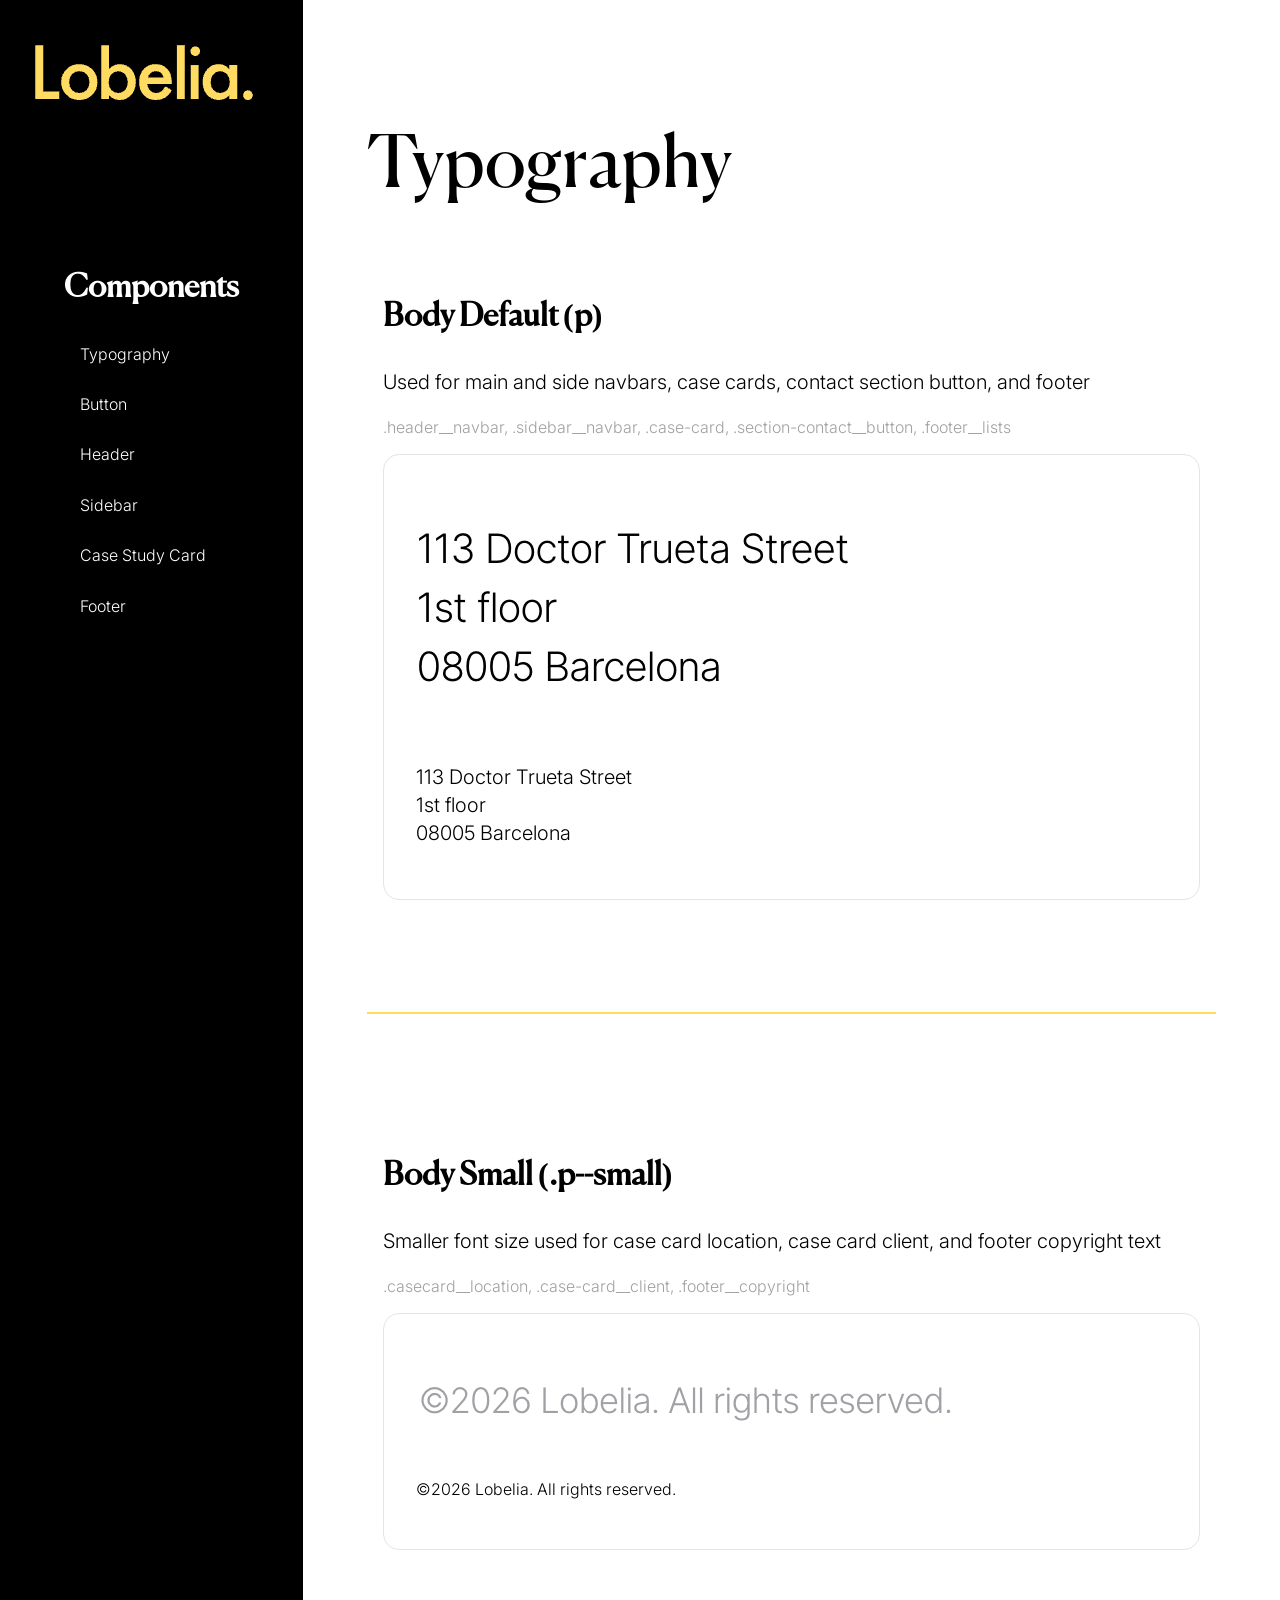
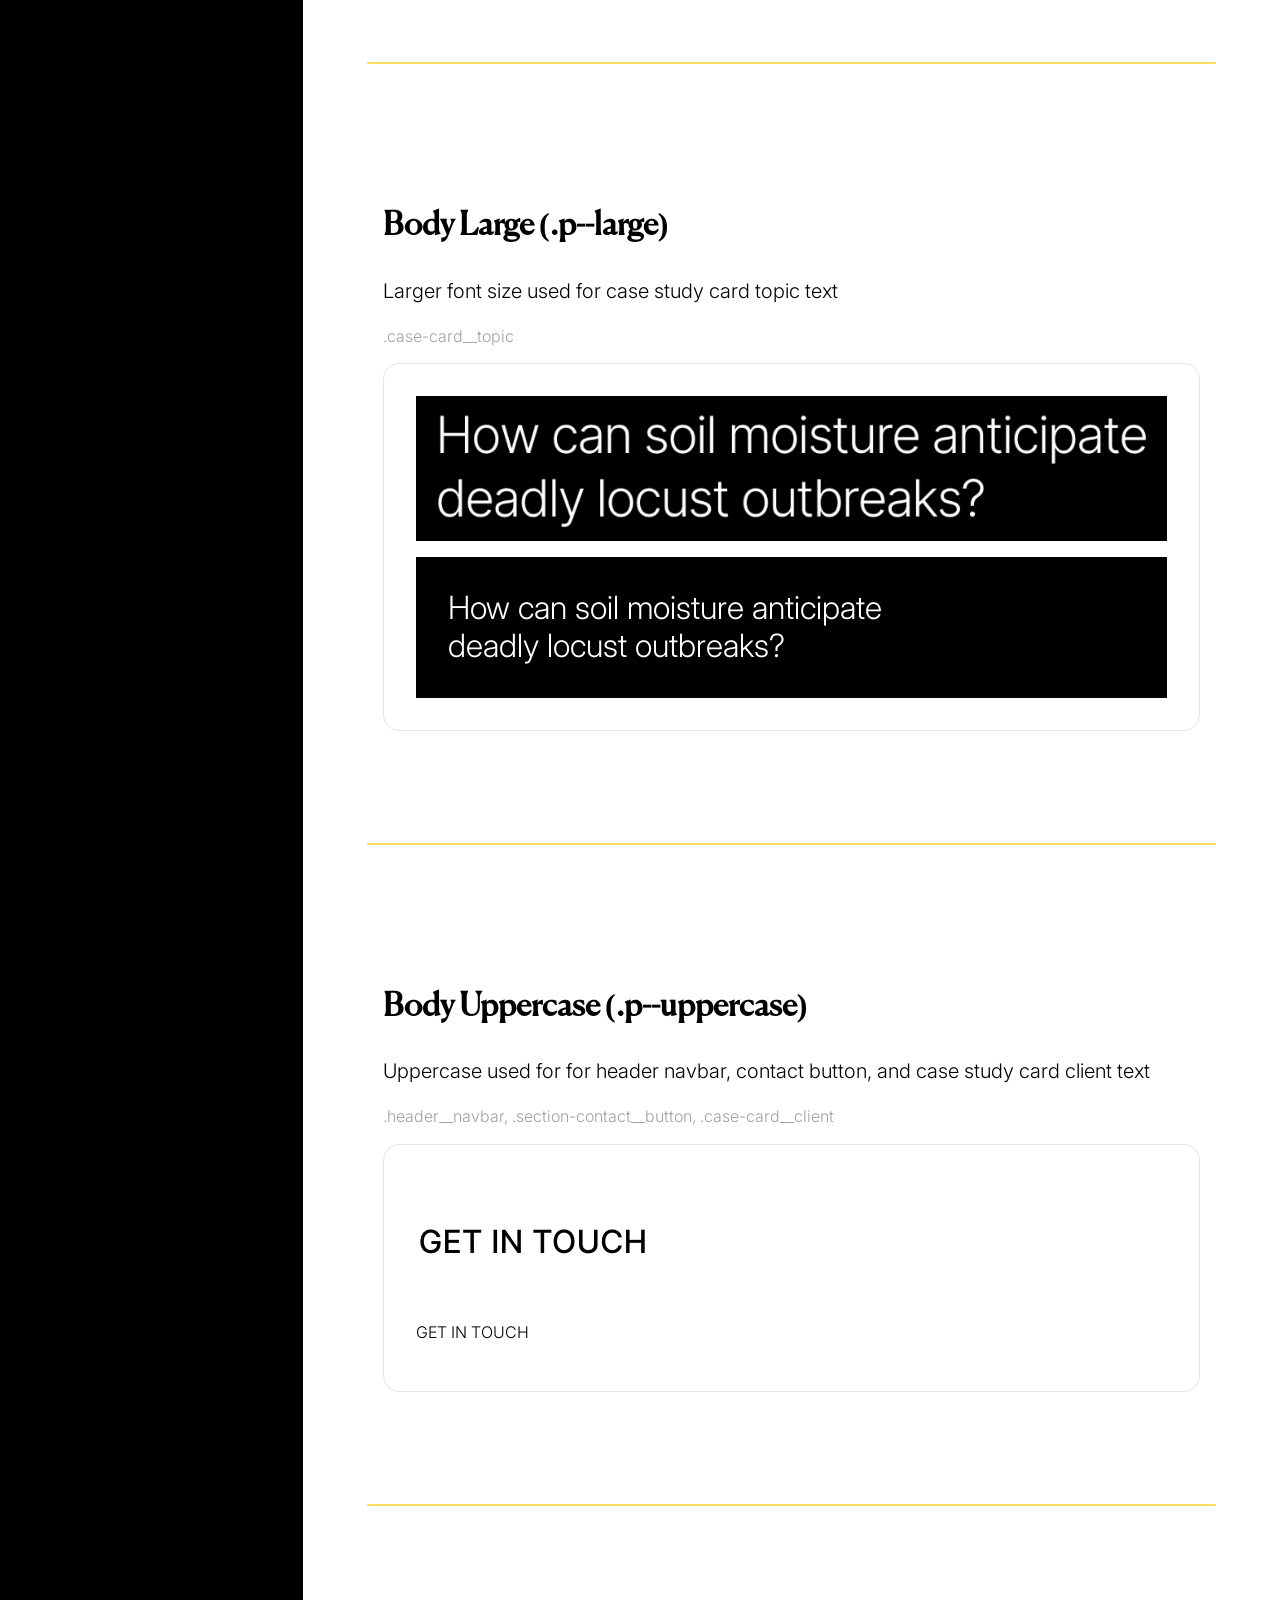
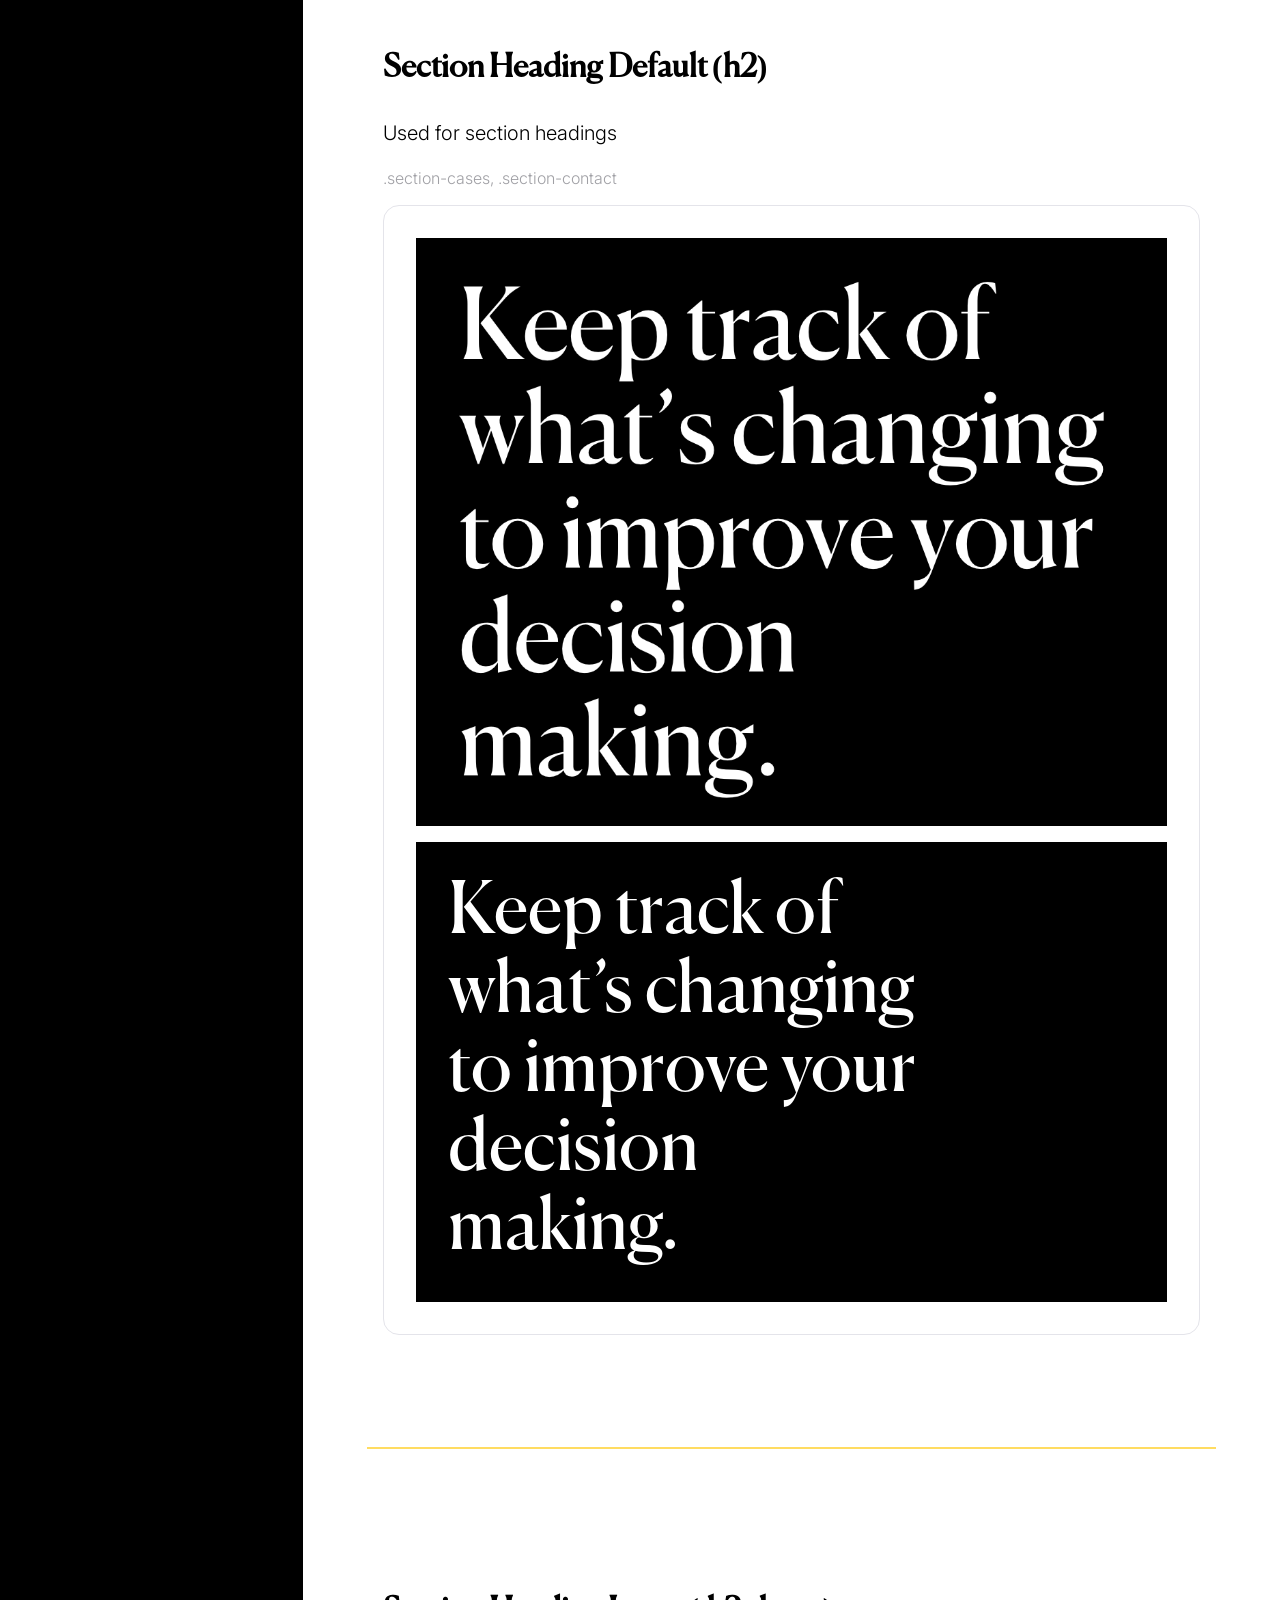
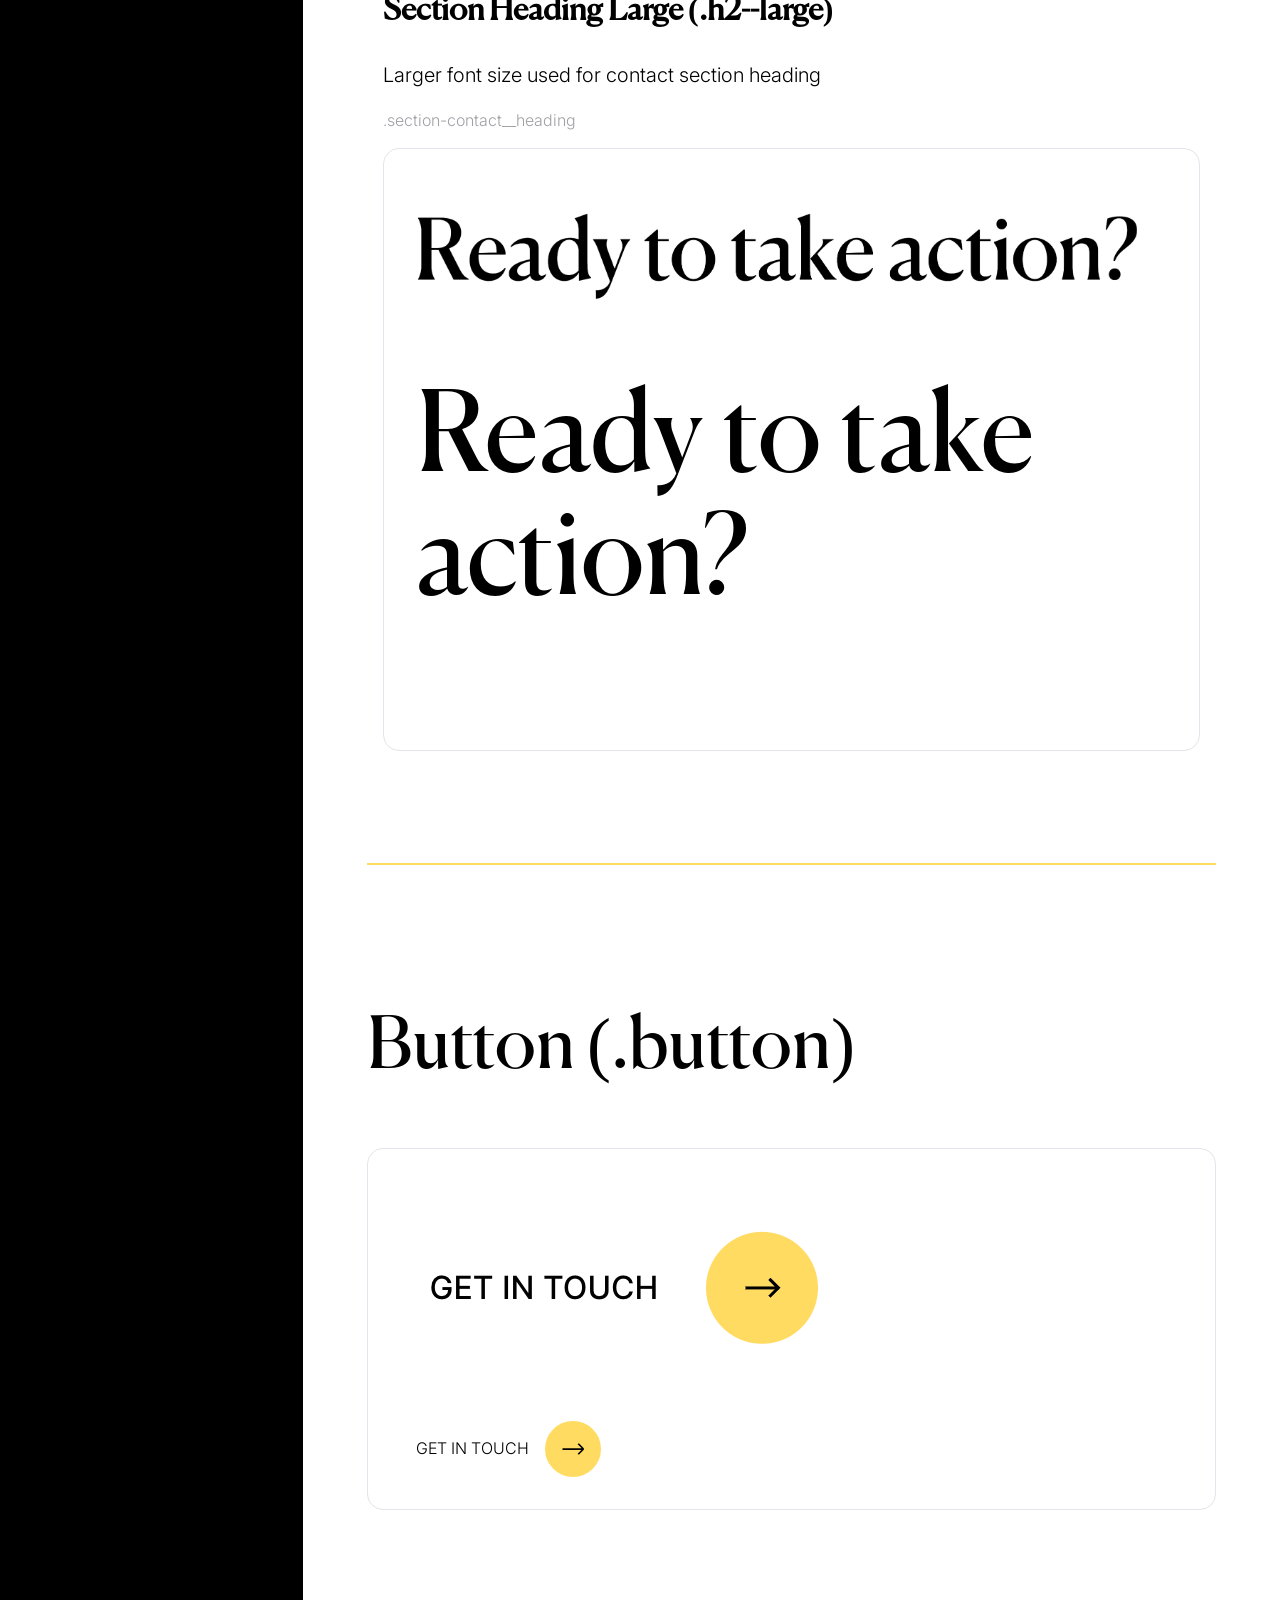
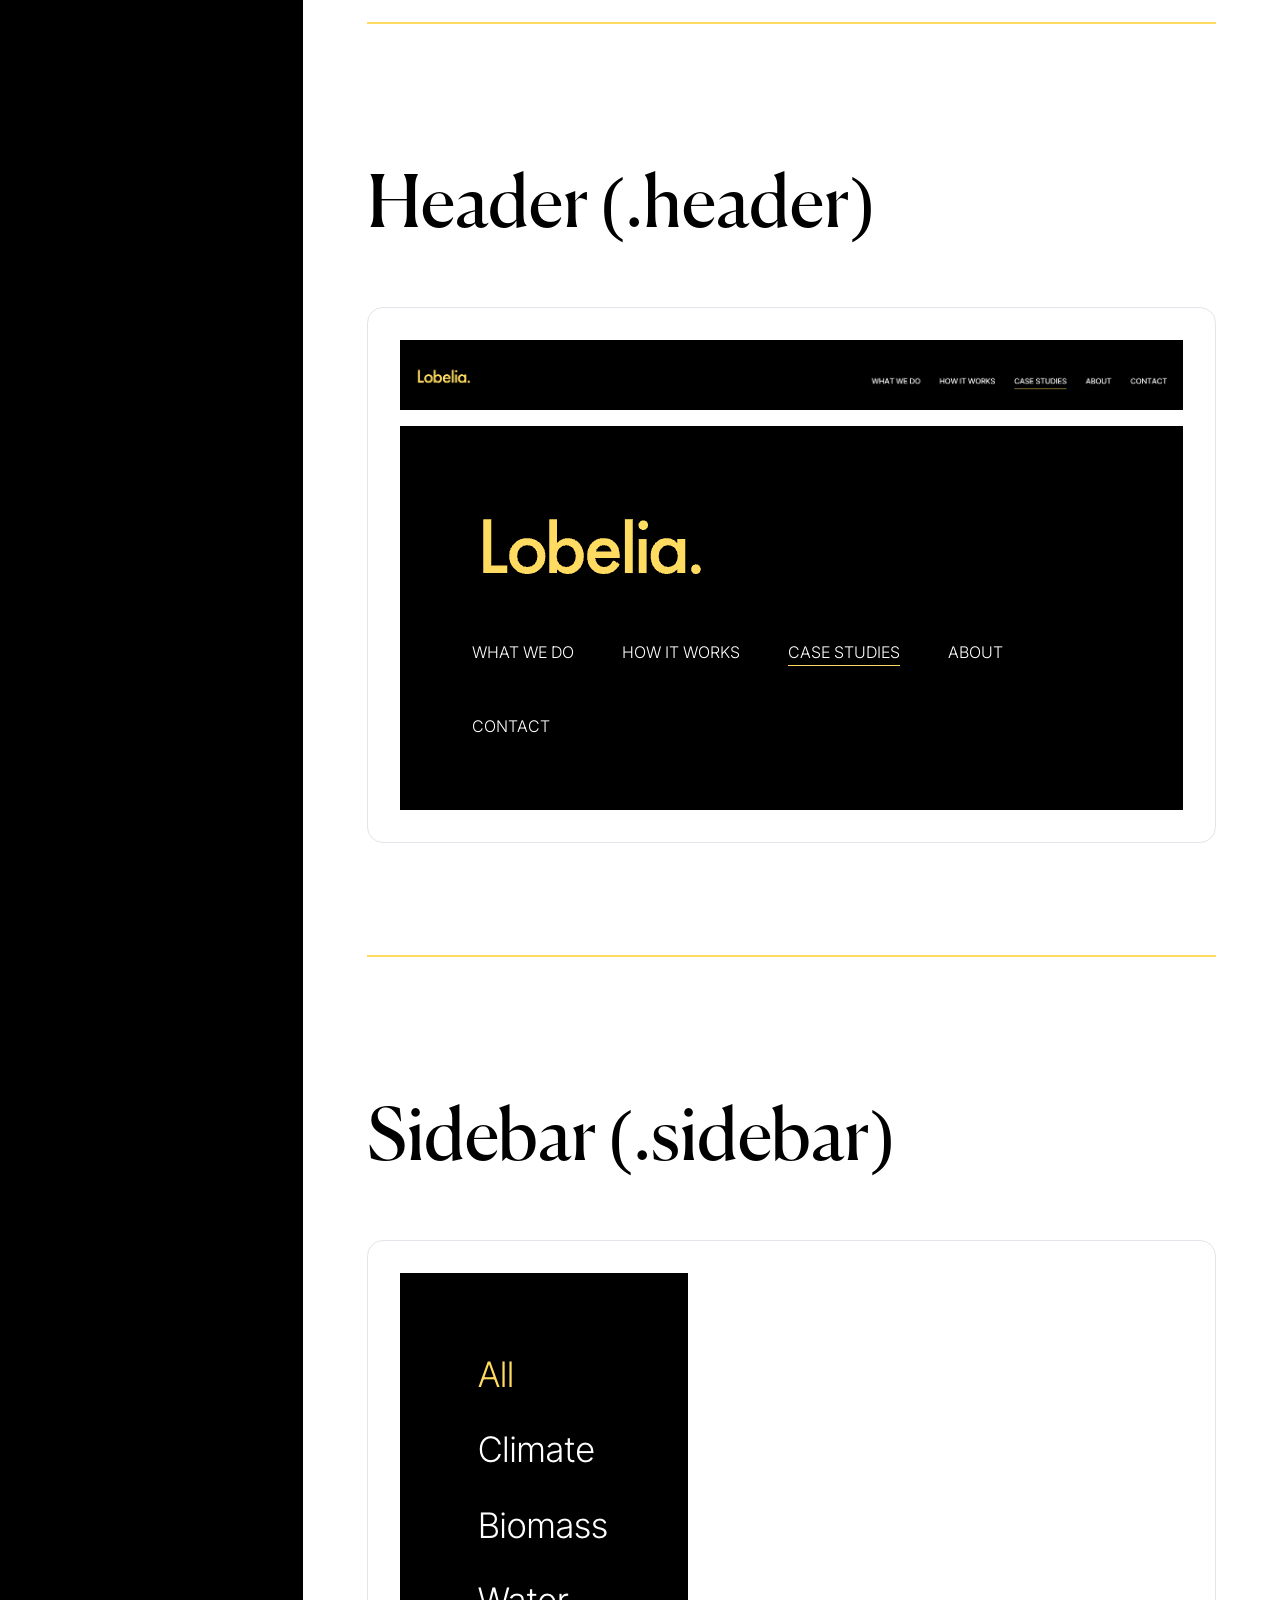
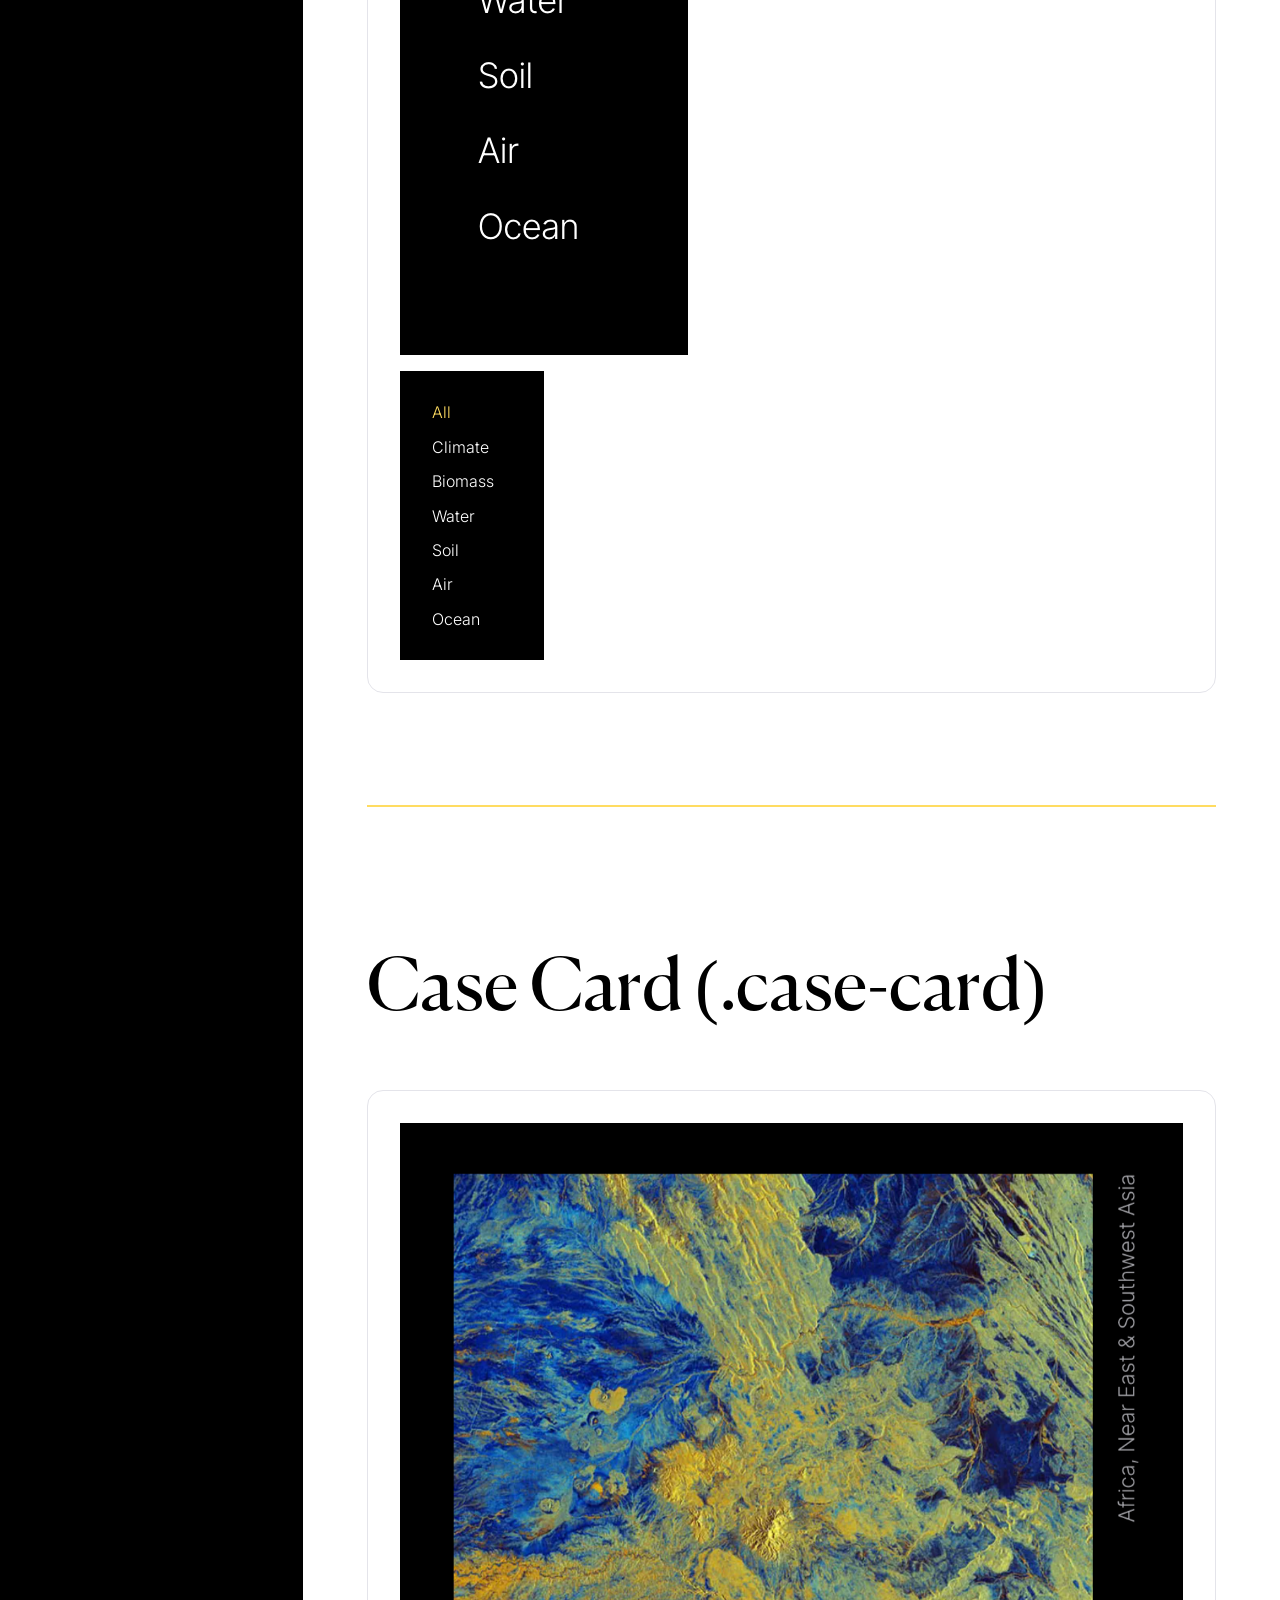
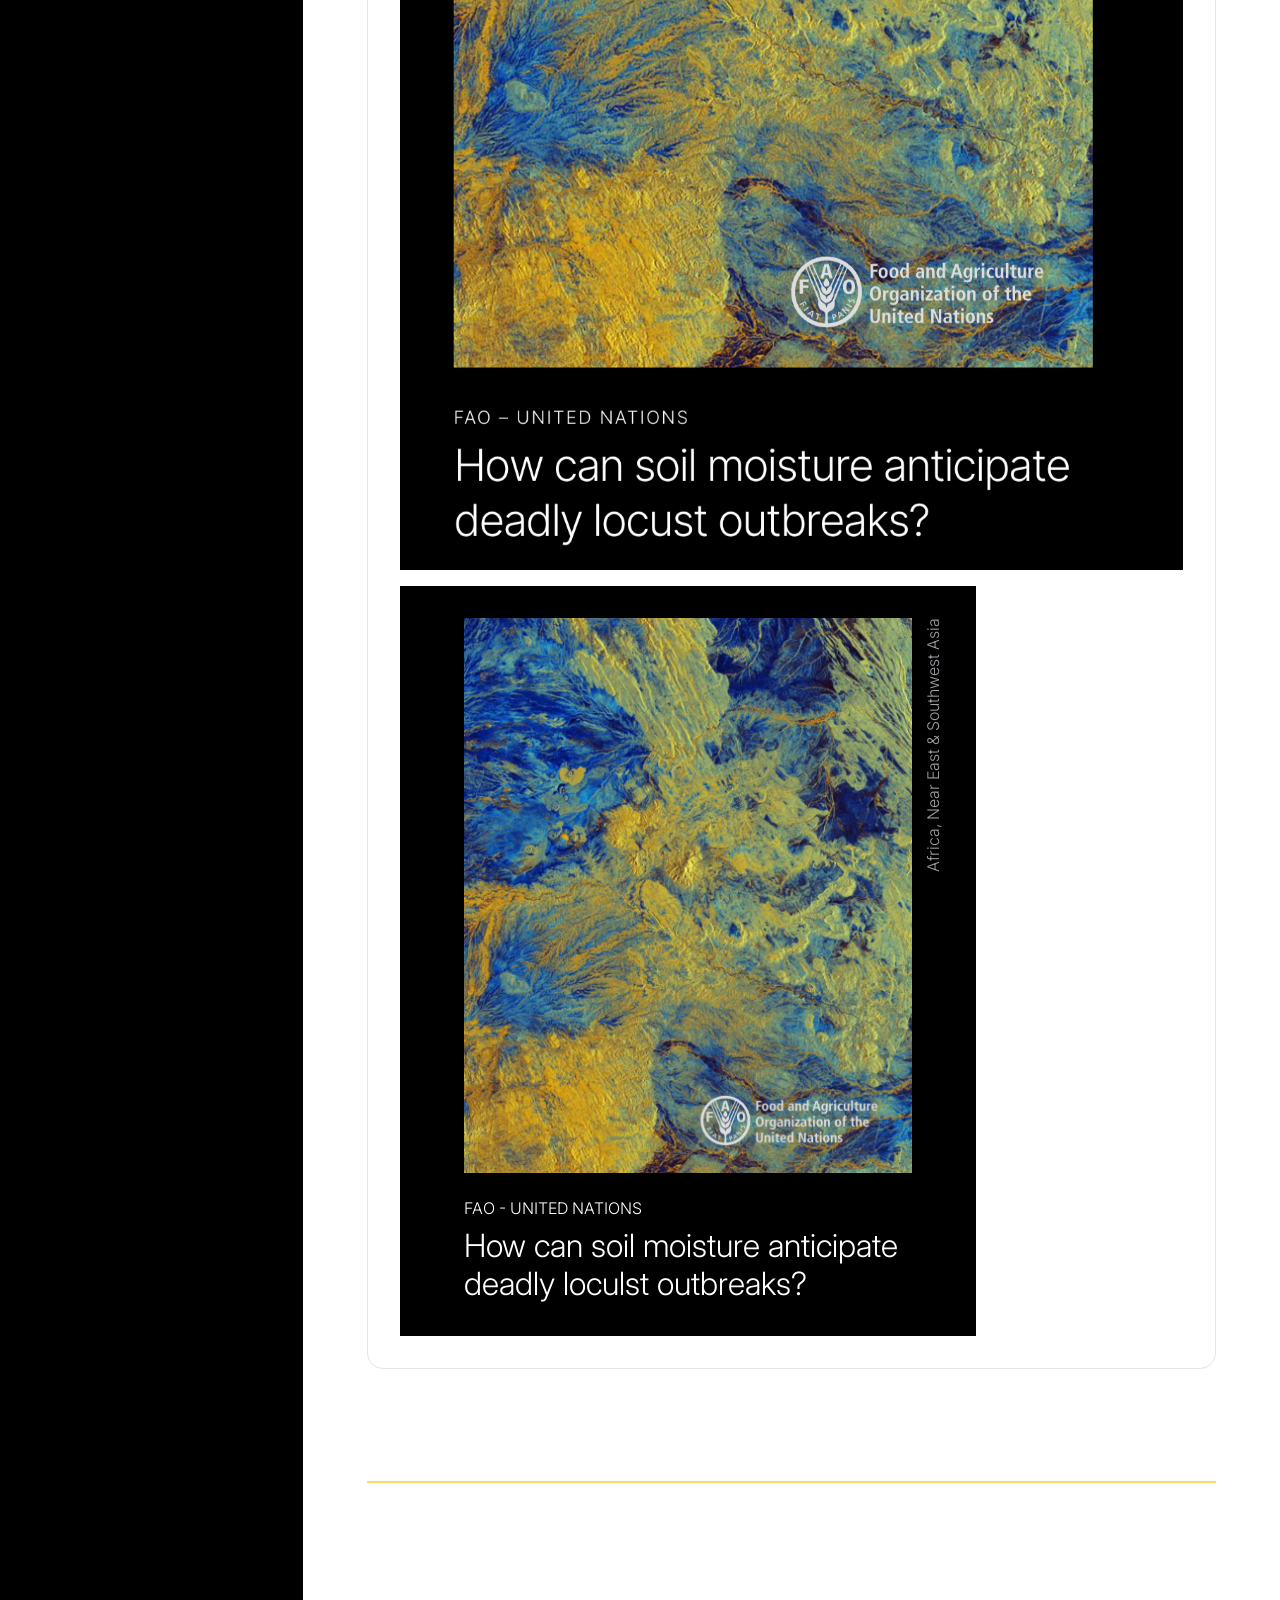
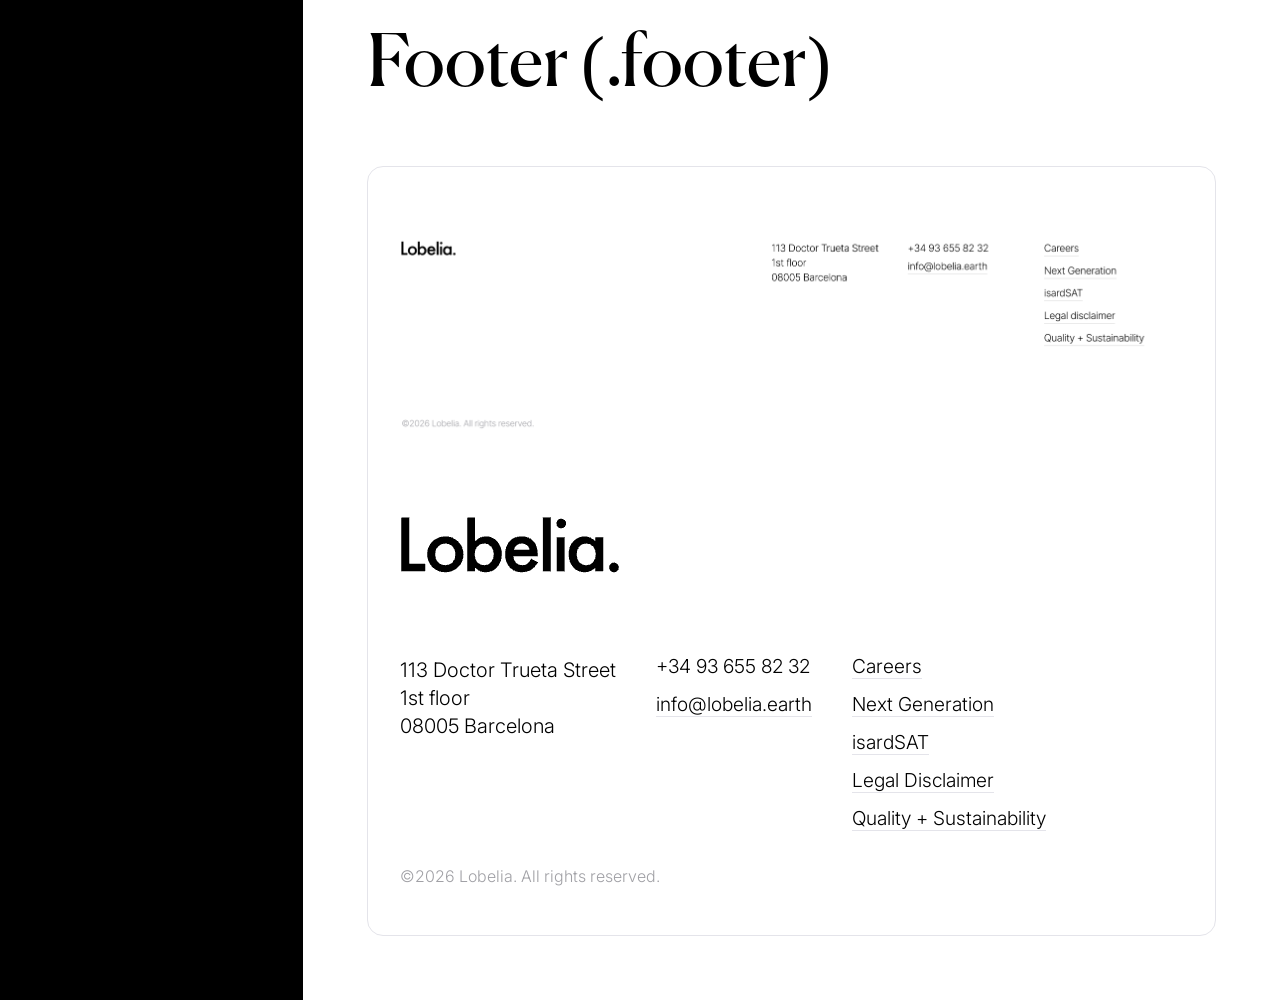
==== commit aadb47d5: "minor fixes for html validation" ====
--- a/components/index.html
+++ b/components/index.html
@@ -42,7 +42,7 @@
             <!-- TYPOGRAPHY -->
             <h2 id="typography">Typography</h2>
 
-            <article class="component">
+            <div class="component">
                 <h3 class="component__title">Body Default (p)</h3>
 
                 <p>Used for main and side navbars, case cards, contact section button, and footer</p>
@@ -63,11 +63,11 @@
                         08005 Barcelona</p>
                     </div>
                 </div>
-            </article>
+            </div>
 
             <hr>
             
-            <article class="component">
+            <div class="component">
                 <h3 class="component__title">Body Small (.p--small)</h3>
 
                 <p>Smaller font size used for case card location, case card client, and footer copyright text</p>
@@ -85,11 +85,11 @@
                         <p class="p--small">©2026 Lobelia. All rights reserved.</p>
                     </div>
                 </div>
-            </article>
+            </div>
             
             <hr>
 
-            <article class="component">
+            <div class="component">
                 <h3 class="component__title">Body Large (.p--large)</h3>
 
                 <p>Larger font size used for case study card topic text</p>
@@ -107,11 +107,11 @@
                         <p class="p--large background--black color--white">How can soil moisture anticipate <br> deadly locust outbreaks?</p>
                     </div>
                 </div>
-            </article>
-
-            <hr>
-
-            <article class="component">
+            </div>
+
+            <hr>
+
+            <div class="component">
                 <h3 class="component__title">Body Uppercase (.p--uppercase)</h3>
 
                 <p>Uppercase used for for header navbar, contact button, and case study card client text</p>
@@ -129,11 +129,11 @@
                         <p class="p--small p--uppercase"> Get in touch</p>
                     </div>
                 </div>
-            </article>
-
-            <hr>
-
-            <article class="component">
+            </div>
+
+            <hr>
+
+            <div class="component">
                 <h3 class="component__title">Section Heading Default (h2)</h3>
 
                 <p>Used for section headings<p>
@@ -151,12 +151,12 @@
                         <h2 class="color--white background--black">Keep track of <br> what’s changing <br> to improve your <br> decision <br> making.</h2>
                     </div>
                 </div>
-            </article>
-
-            <hr>
-
-            <article class="component">
-                <h3 class="component__title">Section Heading Large (.h2--large) </h3>
+            </div>
+
+            <hr>
+
+            <div class="component">
+                <h3 class="component__title">Section Heading Large (.h2--large)</h3>
 
                 <p>Larger font size used for contact section heading</p>
 
@@ -173,14 +173,14 @@
                         <h2 class="h2--large">Ready to take action?</h2>
                     </div>
                 </div>
-            </article>
+            </div>
 
             <hr>
 
             <!-- BUTTON -->
             <h2 id="button">Button (.button)</h2>
 
-            <article class="component component-container">
+            <div class="component component-container">
                 <img class="component__image"
                     alt="Button screenshot"
                     srcset="images/section-contact__button.png 2x"
@@ -193,14 +193,14 @@
                         <div class="button__icon"></div>
                     </a>
                 </div>
-            </article>
+            </div>
 
             <hr>
 
             <!-- HEADER -->
             <h2 id="header">Header (.header)</h2>
 
-            <article class="component component-container">
+            <div class="component component-container">
                 <img class="component__image"
                     alt="Header screenshot" 
                     srcset="images/header.png 2x"
@@ -222,16 +222,16 @@
                         </nav>
                     </header>
                 </div>
-            </article>
+            </div>
 
             <hr>
 
             <!-- SIDEBAR -->
             <h2 id="sidebar">Sidebar (.sidebar)</h2>
 
-            <article class="component component-container">
+            <div class="component component-container">
                 <img class="component__image"
-                    alter ="Sidebar screenshot"
+                    alt ="Sidebar screenshot"
                     srcset="images/sidebar__navbar.png 2x"
                     src="images/sidebar__navbar.png"
                 >
@@ -251,14 +251,14 @@
                         </nav>
                     </div>
                 </div>
-            </article>
+            </div>
 
             <hr>
 
             <!-- CASE CARD -->
             <h2 id="case-card">Case Card (.case-card)</h2>
 
-            <article class="component component-container">    
+            <div class="component component-container">    
                 <img class="component__image"
                     alt="Screenshot of case study card"
                     srcset="images/case-card.png 2x"
@@ -284,35 +284,14 @@
                         </div>
                     </div>
                 </div>
-                </article>
-
-            <hr>
-
-            <!-- CONTACT 
-            <h2 id="contact">Contact (.section-contact)</h2>
-
-            <article class="component component-container">
-                <img class="component__image"
-                    alt="Screenshot of contact section"
-                    srcset="images/section-contact.png 2x"
-                    src="images/section-contact.png"
-                >
-                
-                <div class="component__code section-contact">
-                    <h2 class="h2--large">Ready to take action?</h2>
-
-                    <a class="button" href="#!">
-                        <p class="button__text p--small p--uppercase">Get in touch</p>
-                        <div class="button__icon"></div>
-                    </a>
-                </div>
-            </article>
-            -->
+                </div>
+
+            <hr>
 
             <!-- FOOTER -->
             <h2 id="footer">Footer (.footer)</h2>
 
-            <article class="component component-container">
+            <div class="component component-container">
                 <img 
                     class="component__image"
                     alt="Footer screenshot" 
@@ -321,7 +300,7 @@
                 >
 
                 <footer class="footer component__code">
-                    <div class="footer__flex">
+                    <div class="footer__flex-container">
                         <img 
                             class="footer__logo" 
                             alt="Lobelia logo - white background black text" 
@@ -355,7 +334,7 @@
 
                     <p class="footer__copyright p--small">&copy;2026 Lobelia. All rights reserved.</p>
                 </footer>
-            </article>
+            </div>
         </main>
     </div>
 </body>
--- a/css/main.css
+++ b/css/main.css
@@ -333,7 +333,7 @@
 
 /* ==== FOOTER ==== */
 
-.footer__flex {
+.footer__flex-container {
     display: flex;
     flex-wrap: wrap;
     justify-content: space-between;
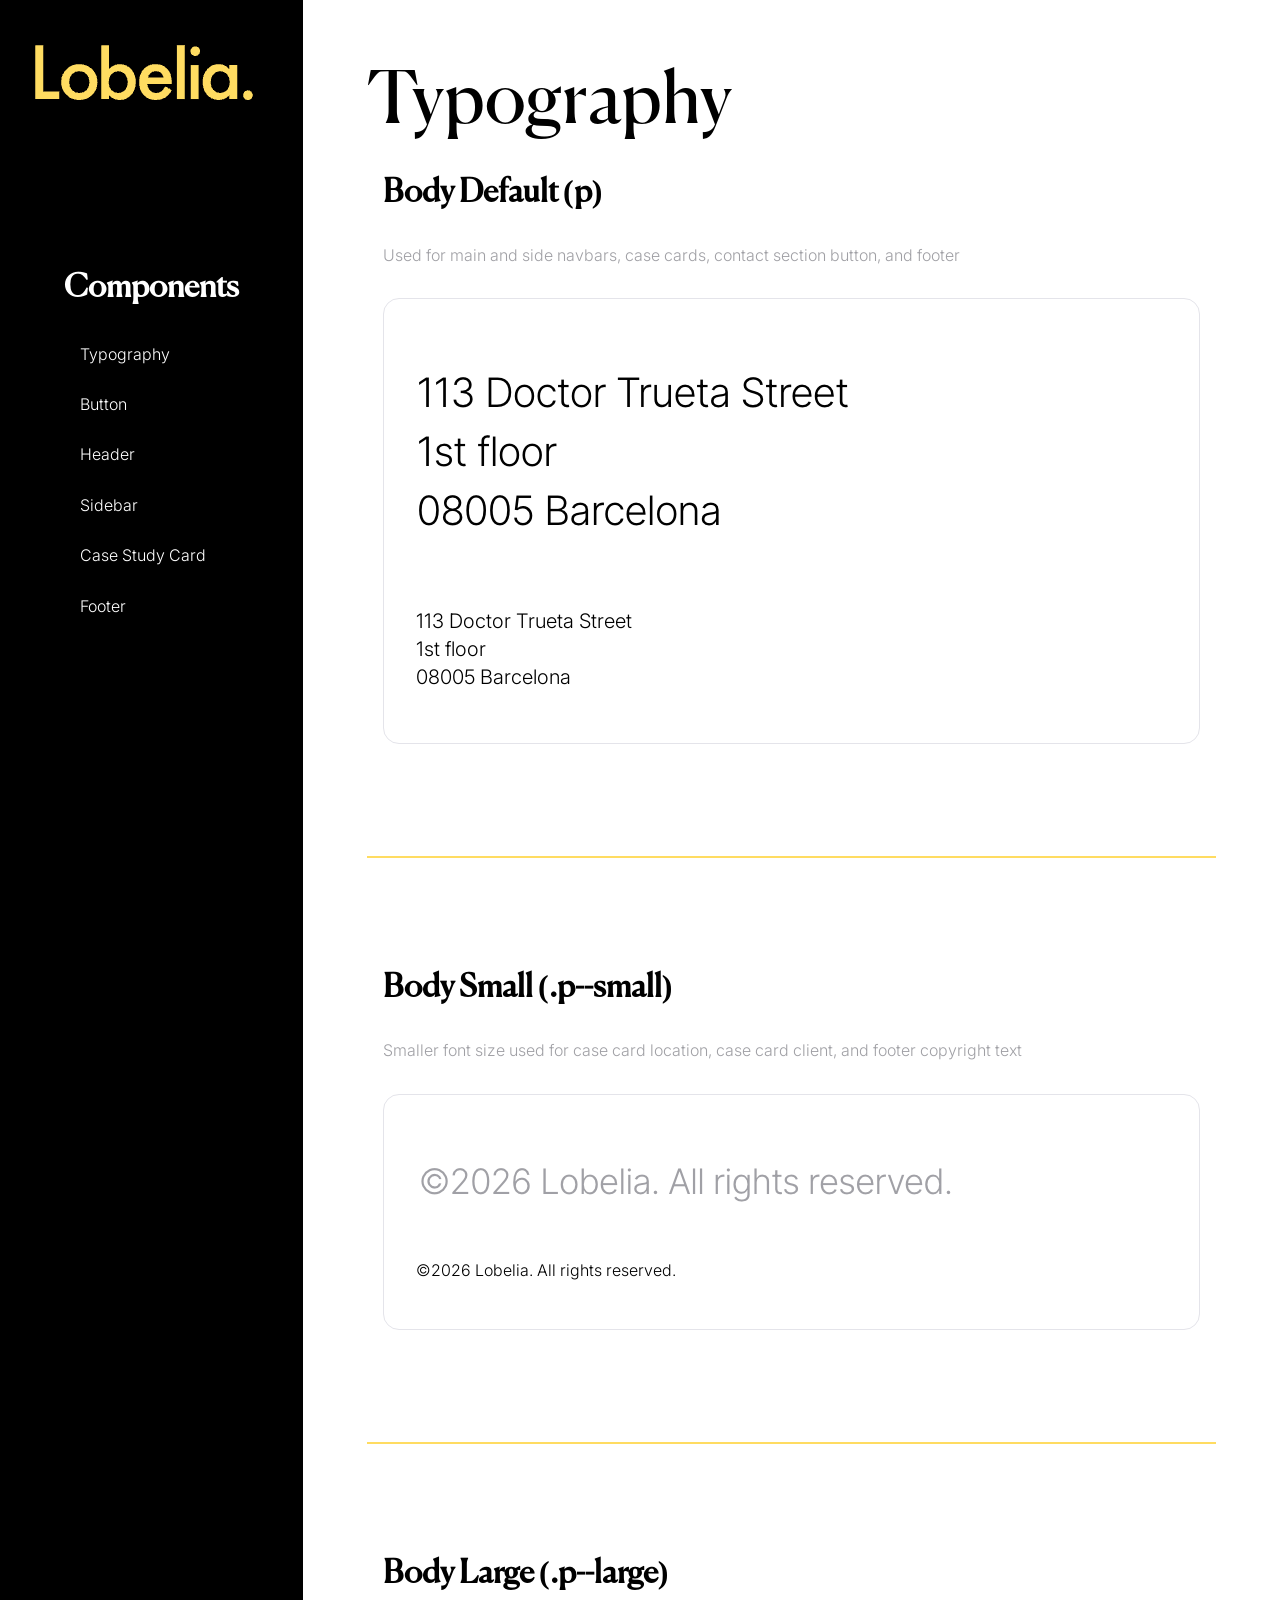
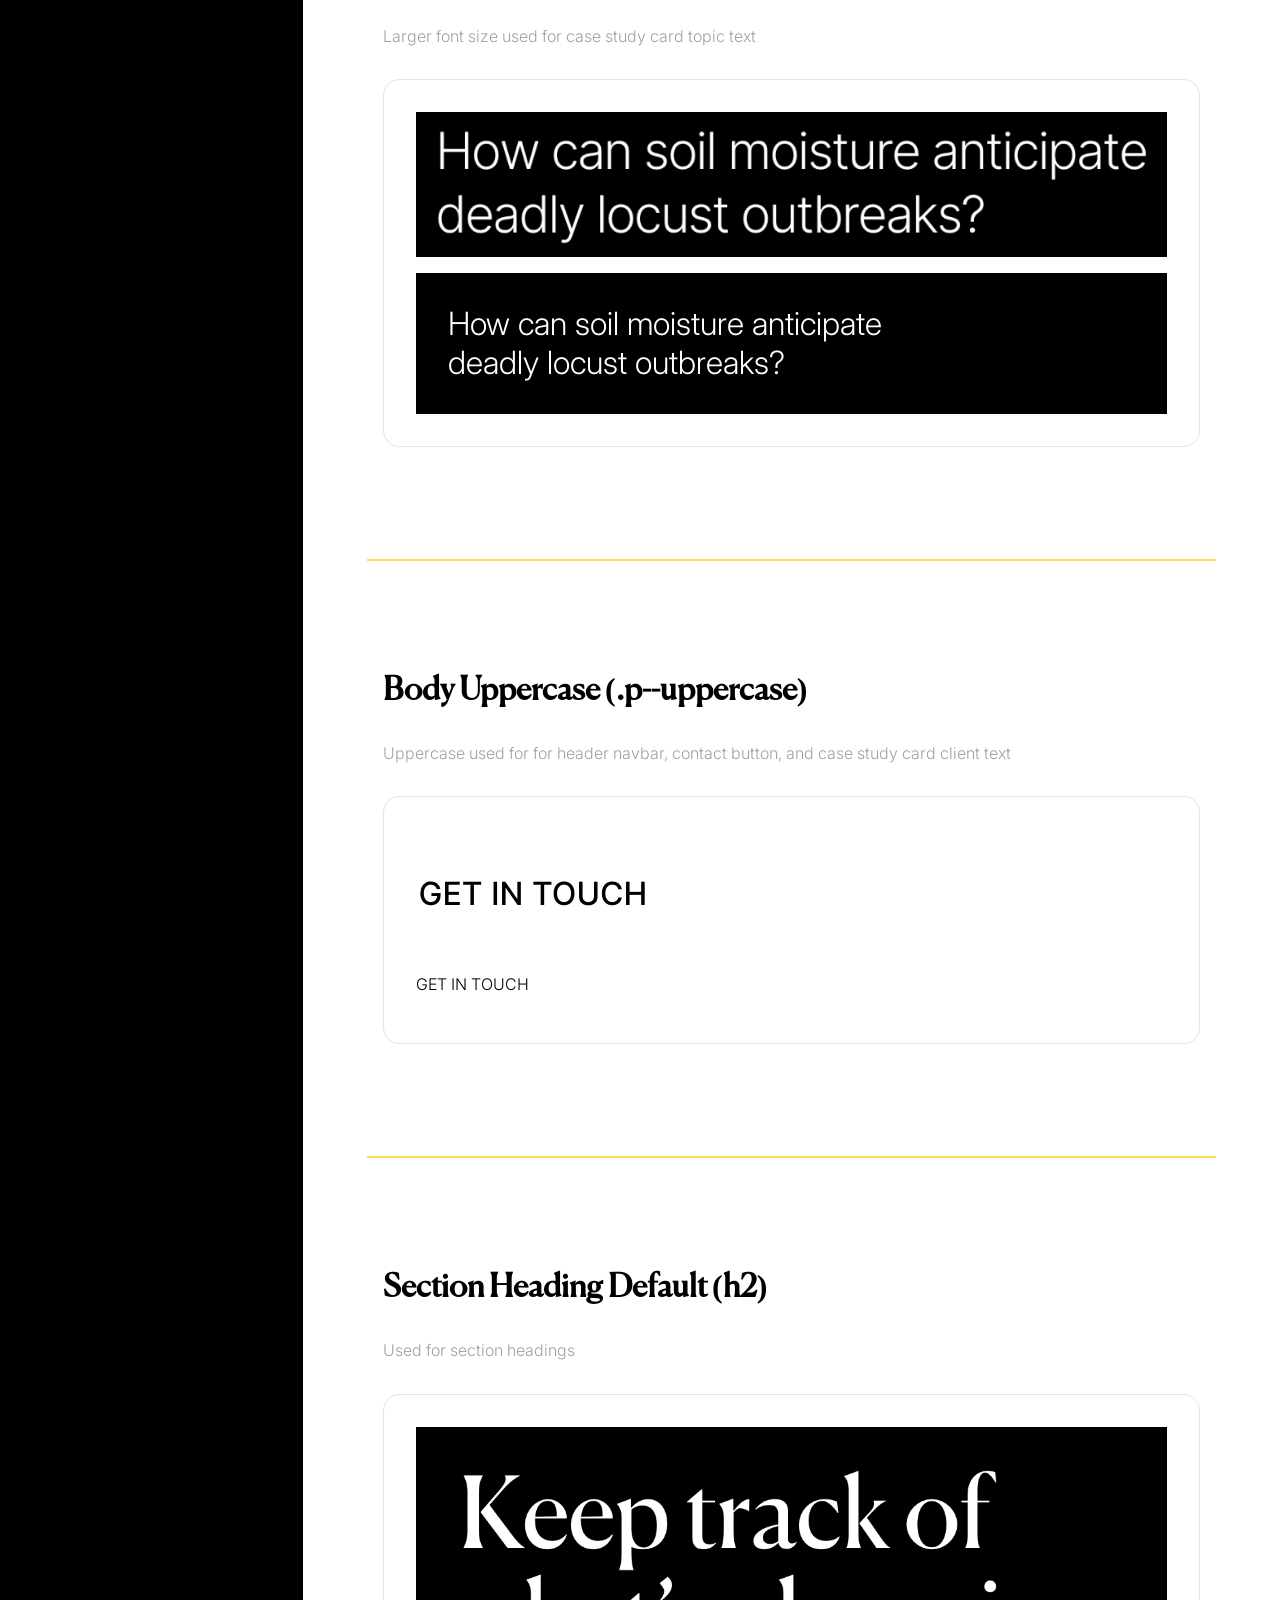
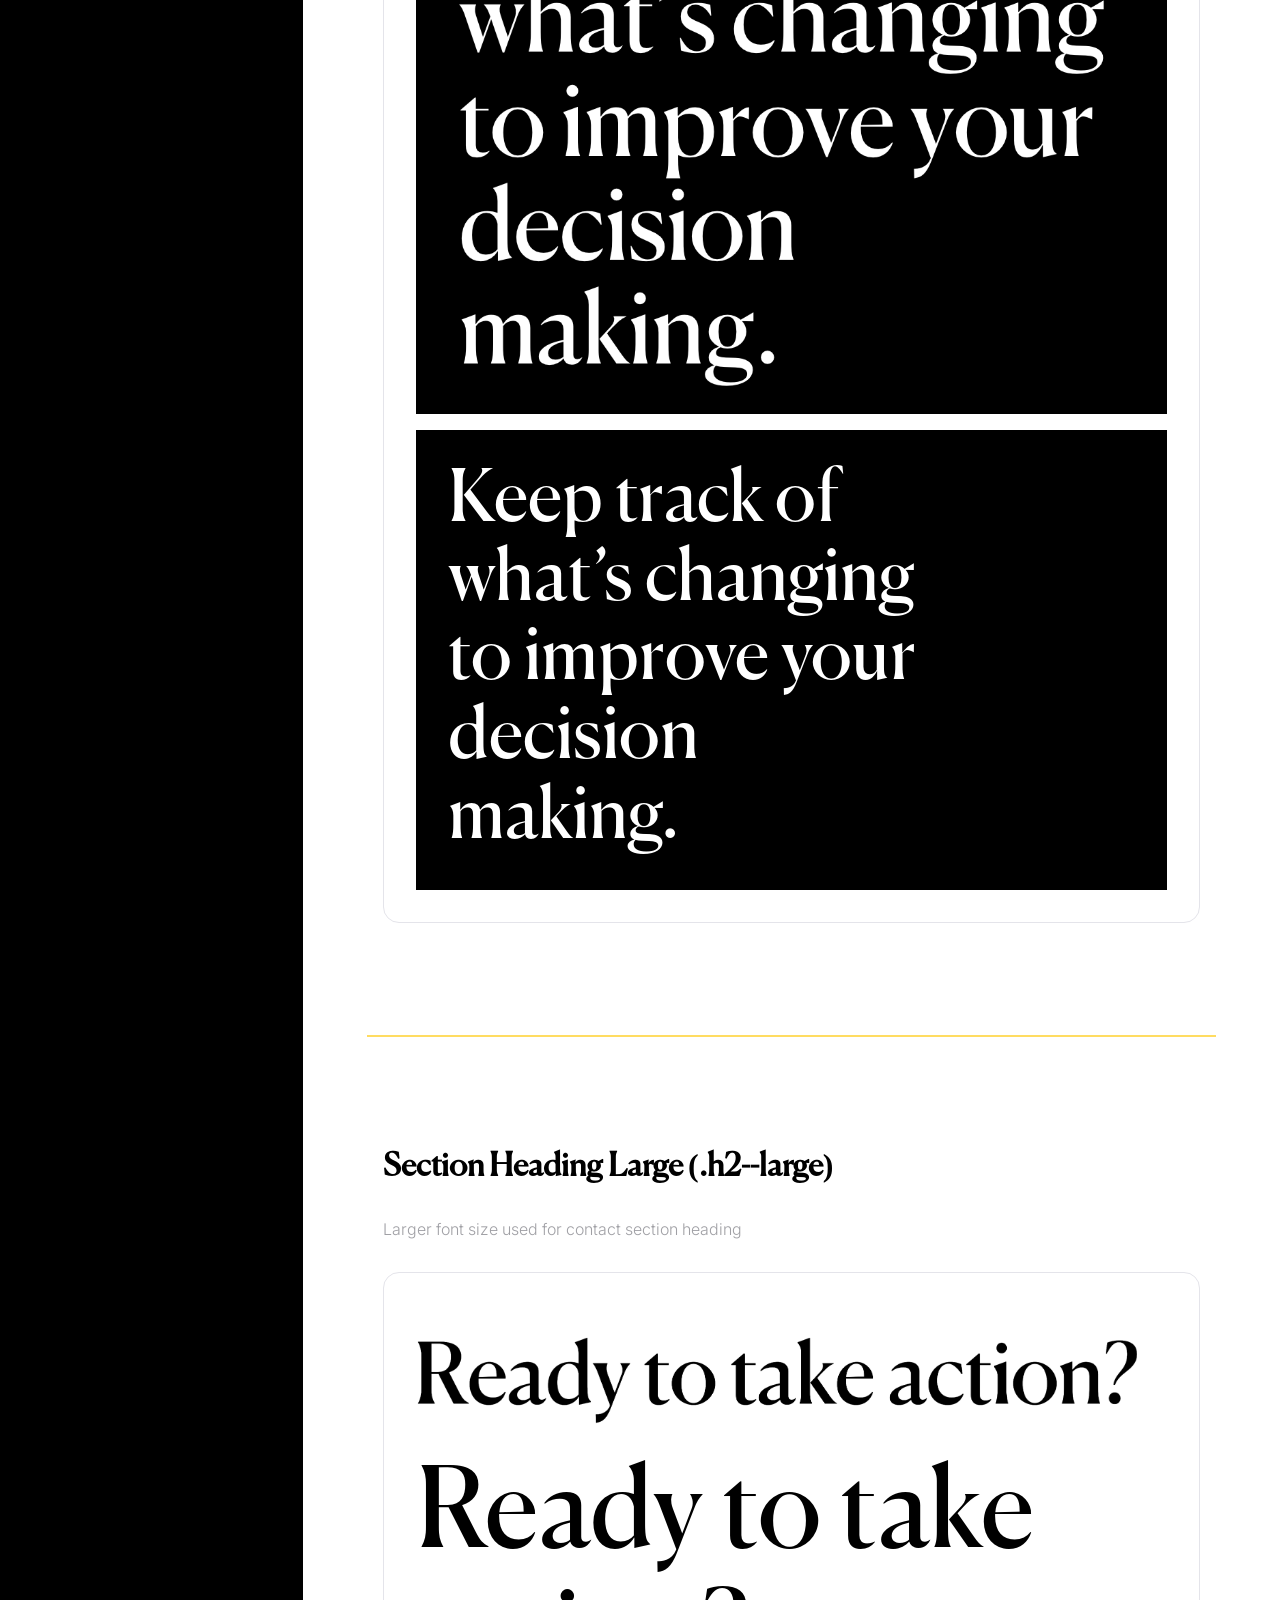
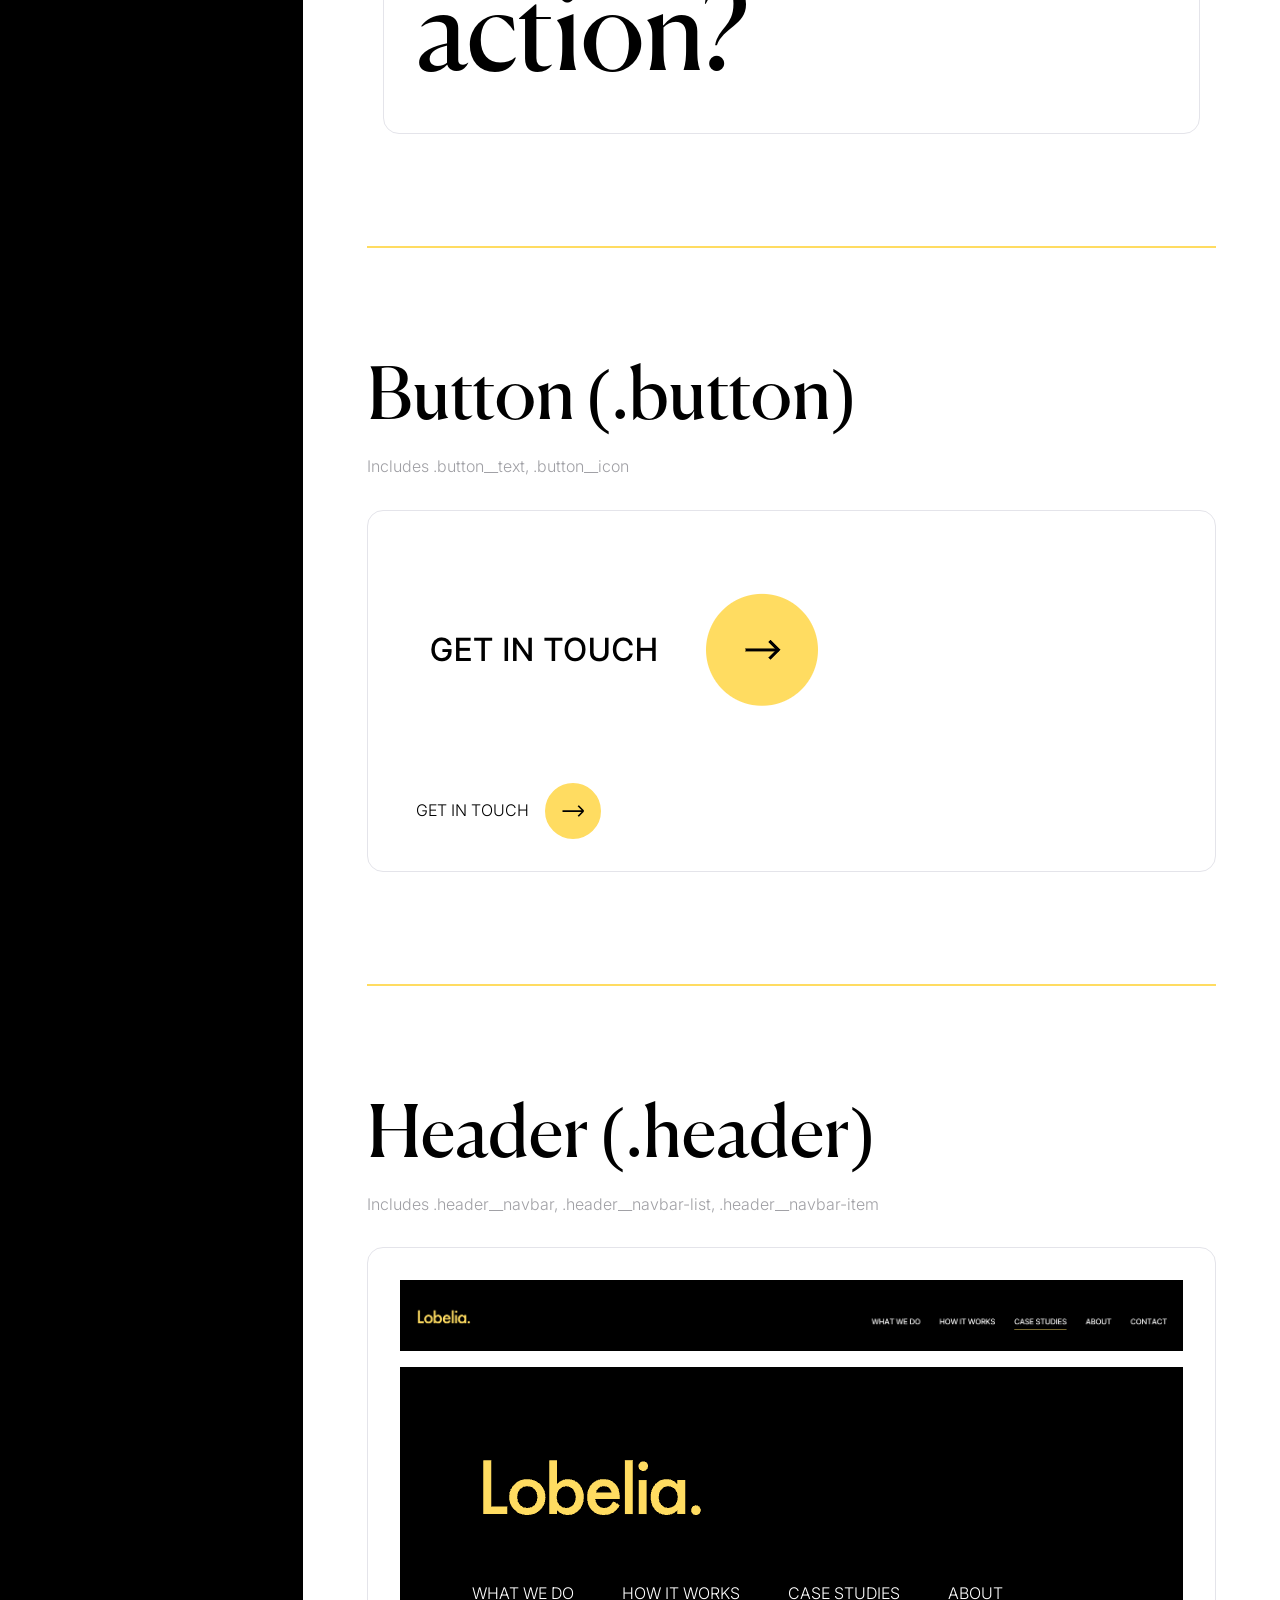
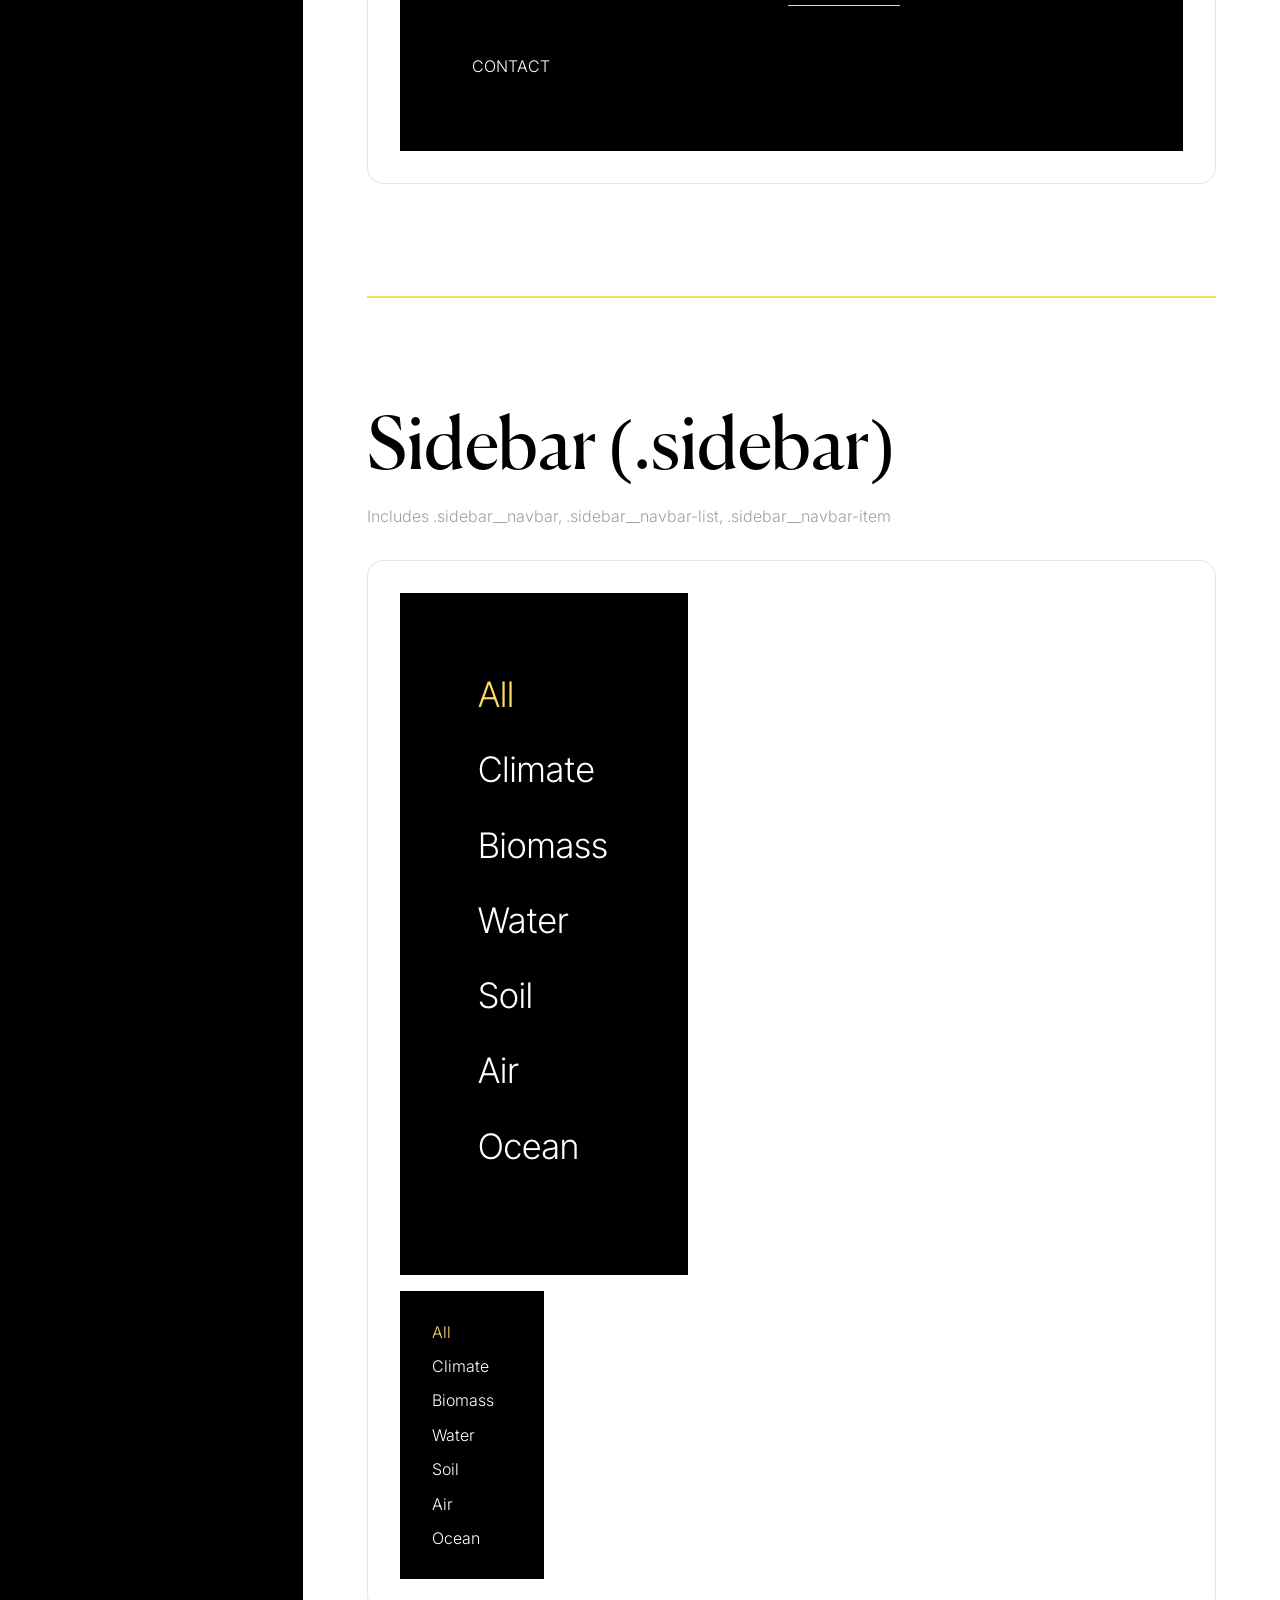
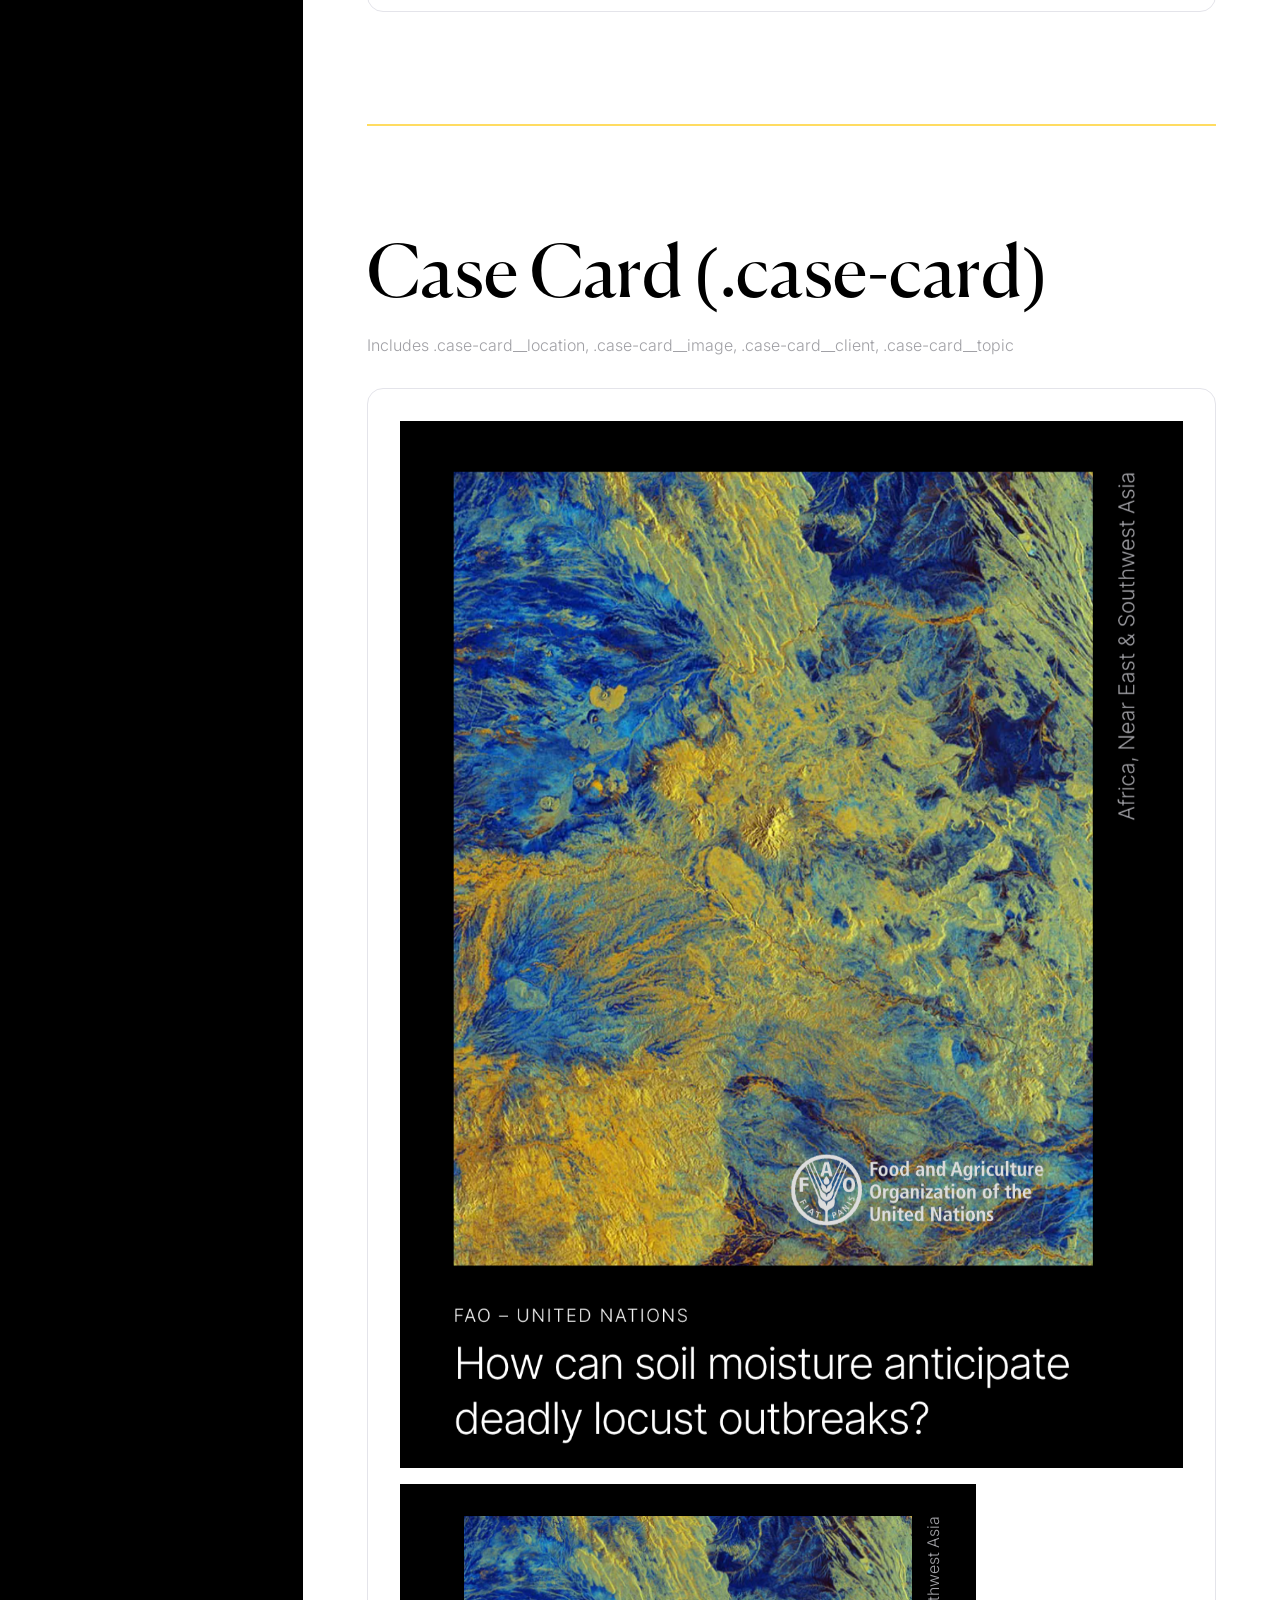
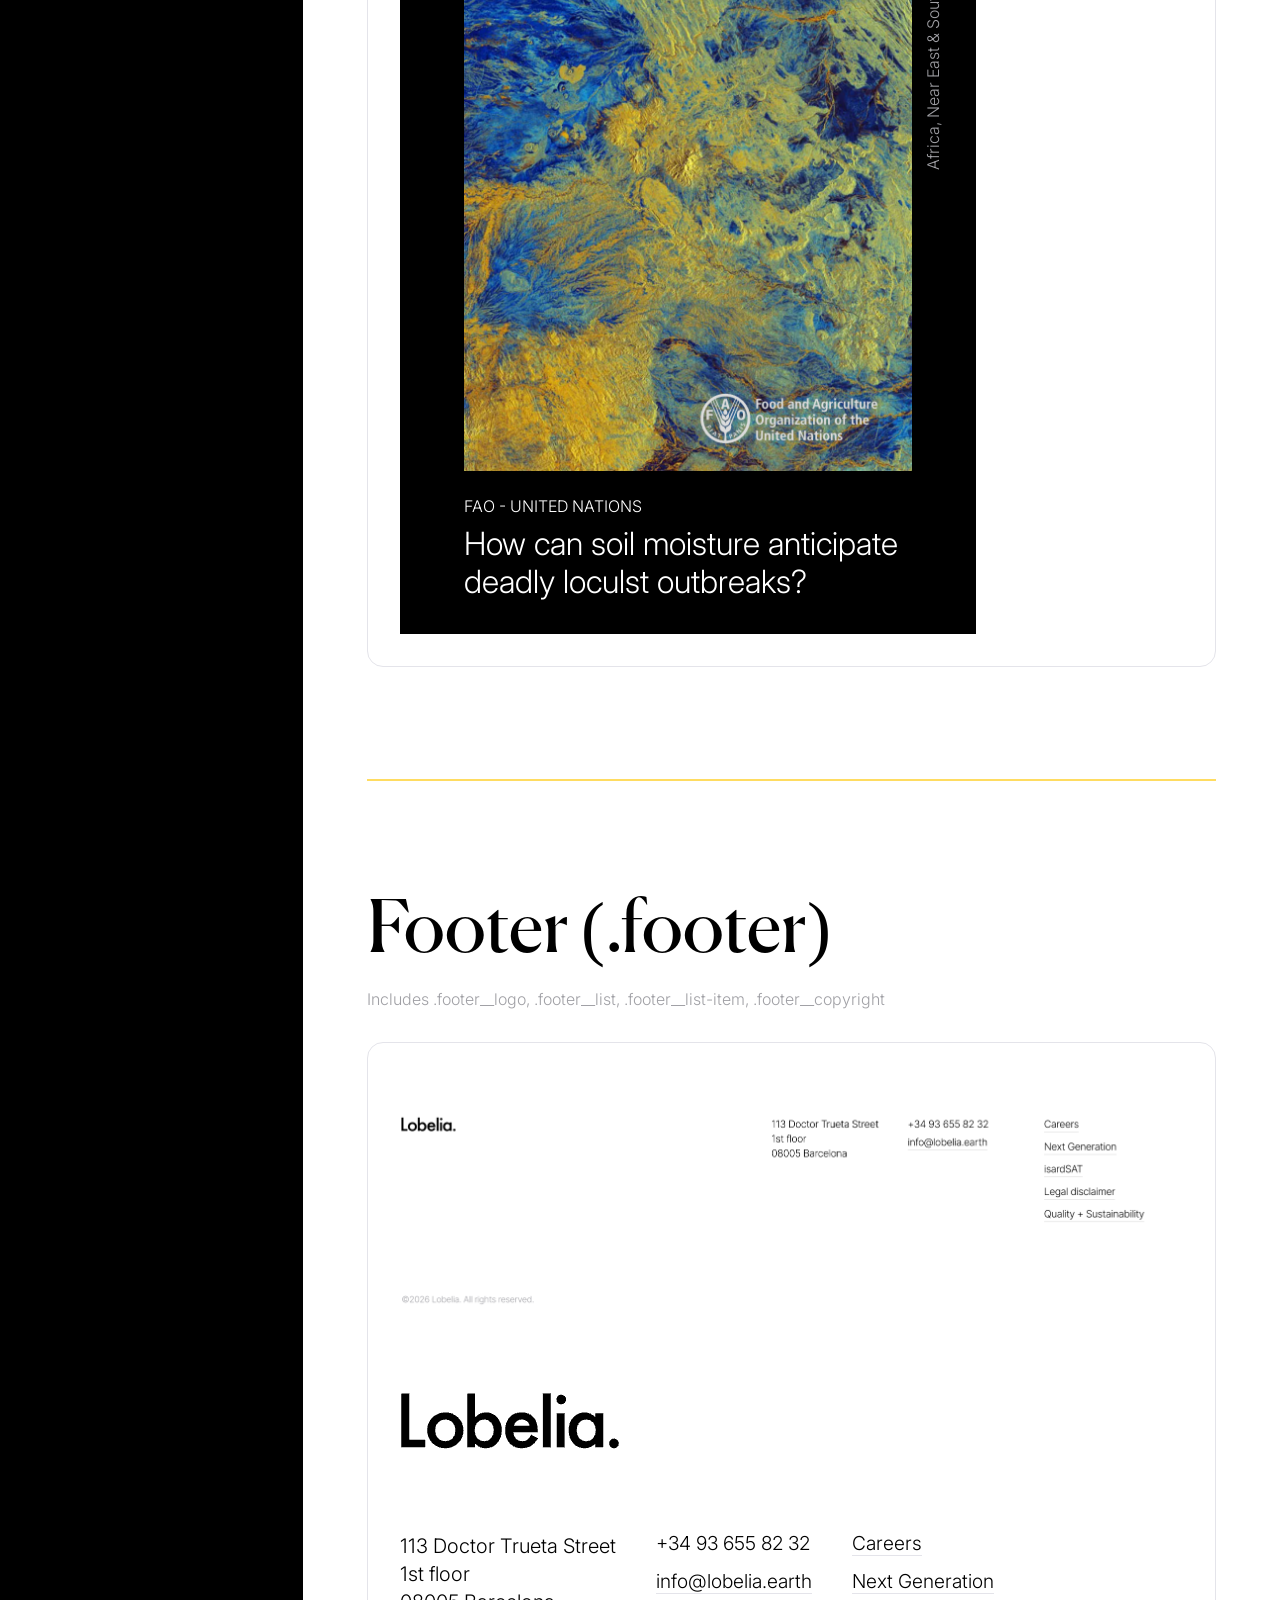
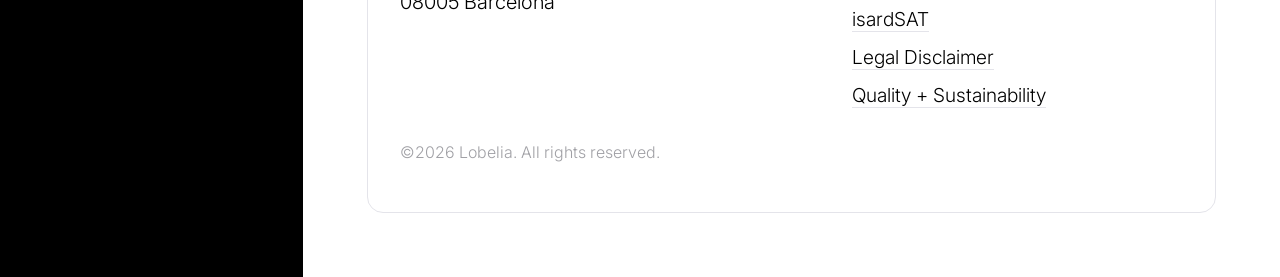
==== commit 4497ec03: "re-organized class descriptions" ====
--- a/components/index.html
+++ b/components/index.html
@@ -45,9 +45,7 @@
             <div class="component">
                 <h3 class="component__title">Body Default (p)</h3>
 
-                <p>Used for main and side navbars, case cards, contact section button, and footer</p>
-
-                <p class="color--dark-gray p--small">.header__navbar, .sidebar__navbar, .case-card, .section-contact__button, .footer__lists</p>
+                <p class="p--small color--dark-gray">Used for main and side navbars, case cards, contact section button, and footer</p>
 
                 <!--Use srcset to correct screenshot to actual size since Mac screenshots 2x resolution-->
                 <div class="component-container">
@@ -70,9 +68,7 @@
             <div class="component">
                 <h3 class="component__title">Body Small (.p--small)</h3>
 
-                <p>Smaller font size used for case card location, case card client, and footer copyright text</p>
-
-                <p class="color--dark-gray p--small">.casecard__location, .case-card__client, .footer__copyright</p>
+                <p class="p--small color--dark-gray">Smaller font size used for case card location, case card client, and footer copyright text</p>
                 
                 <div class="component-container">
                     <img class="component__image"
@@ -92,9 +88,7 @@
             <div class="component">
                 <h3 class="component__title">Body Large (.p--large)</h3>
 
-                <p>Larger font size used for case study card topic text</p>
-
-                <p class="color--dark-gray p--small">.case-card__topic</p>
+                <p class="p--small color--dark-gray">Larger font size used for case study card topic text</p>
                 
                 <div class="component-container">
                     <img class="component__image"
@@ -114,9 +108,7 @@
             <div class="component">
                 <h3 class="component__title">Body Uppercase (.p--uppercase)</h3>
 
-                <p>Uppercase used for for header navbar, contact button, and case study card client text</p>
-
-                <p class="color--dark-gray p--small">.header__navbar, .section-contact__button, .case-card__client</p>
+                <p class="p--small color--dark-gray">Uppercase used for for header navbar, contact button, and case study card client text</p>
                 
                 <div class="component-container">
                     <img class="component__image"
@@ -136,9 +128,7 @@
             <div class="component">
                 <h3 class="component__title">Section Heading Default (h2)</h3>
 
-                <p>Used for section headings<p>
-
-                <p class="color--dark-gray p--small">.section-cases, .section-contact</p>
+                <p class="p--small color--dark-gray">Used for section headings<p>
                 
                 <div class="component-container">
                     <img class="component__image"
@@ -158,9 +148,7 @@
             <div class="component">
                 <h3 class="component__title">Section Heading Large (.h2--large)</h3>
 
-                <p>Larger font size used for contact section heading</p>
-
-                <p class="color--dark-gray p--small">.section-contact__heading</p>
+                <p class="p--small color--dark-gray">Larger font size used for contact section heading</p>
                 
                 <div class="component-container">
                     <img class="component__image"
@@ -179,6 +167,8 @@
 
             <!-- BUTTON -->
             <h2 id="button">Button (.button)</h2>
+
+            <p class="p--small color--dark-gray">Includes .button__text, .button__icon</p>
 
             <div class="component component-container">
                 <img class="component__image"
@@ -199,6 +189,8 @@
 
             <!-- HEADER -->
             <h2 id="header">Header (.header)</h2>
+
+            <p class="p--small color--dark-gray">Includes .header__navbar, .header__navbar-list, .header__navbar-item</p>
 
             <div class="component component-container">
                 <img class="component__image"
@@ -229,6 +221,8 @@
             <!-- SIDEBAR -->
             <h2 id="sidebar">Sidebar (.sidebar)</h2>
 
+            <p class="p--small color--dark-gray">Includes .sidebar__navbar, .sidebar__navbar-list, .sidebar__navbar-item</p>
+
             <div class="component component-container">
                 <img class="component__image"
                     alt ="Sidebar screenshot"
@@ -258,6 +252,8 @@
             <!-- CASE CARD -->
             <h2 id="case-card">Case Card (.case-card)</h2>
 
+            <p class="p--small color--dark-gray">Includes .case-card__location, .case-card__image, .case-card__client, .case-card__topic</p>
+
             <div class="component component-container">    
                 <img class="component__image"
                     alt="Screenshot of case study card"
@@ -290,6 +286,8 @@
 
             <!-- FOOTER -->
             <h2 id="footer">Footer (.footer)</h2>
+            
+            <p class="p--small color--dark-gray">Includes .footer__logo, .footer__list, .footer__list-item, .footer__copyright</p>
 
             <div class="component component-container">
                 <img 
--- a/css/main.css
+++ b/css/main.css
@@ -1,7 +1,6 @@
 /* ==== DEFAULT STYLING ==== */
 
 /* Box Model Fix */
-
 html {
 box-sizing: border-box;
 }
@@ -14,6 +13,7 @@
     font-family: "Canela";
     src: url("../fonts/canela/Canela-Regular-Trial.otf");
 }
+
 :root {
     --font-sans-serif: "Inter", sans-serif;
     --font-serif: "Canela", serif;
@@ -31,6 +31,8 @@
 
 /* ==== COMPONENT PAGE STYLING ==== */
 
+/* layout & typography */
+
 .columns {
     display: grid;
     grid-template-columns: 1fr 4fr;
@@ -56,9 +58,9 @@
     color: var(--color-white);
 }
 
-h2, h3 {
-    margin-top: 2rem;
-    padding-top: 2rem;
+h2 {
+    margin: 0;
+    padding: 0;
 }
 
 h3 {
@@ -72,6 +74,8 @@
 .color--dark-gray {
     color: var(--color-dark-gray);
 }
+
+/* main header/sidebar */
 
 .components__header {
     background: var(--color-black);
@@ -115,15 +119,18 @@
     color: var(--color-white);
 }
 
-.components__navbar a:hover {
+.components__navbar a:hover, .components__navbar a:active {
     border-bottom: 2px solid var(--color-yellow);
 }
+
+/* component containers */
 
 .component {
     padding: 0 1rem;
 }
 
 .component-container {
+    margin-top: 2rem;
     padding: 2rem;
     border: 1px solid var(--color-light-gray);
     border-radius: 1rem;
@@ -329,8 +336,6 @@
     margin-bottom: 0;
 }
 
-/* ==== CONTACT ==== */
-
 /* ==== FOOTER ==== */
 
 .footer__flex-container {
@@ -341,12 +346,10 @@
 }
 
 .footer__logo {
-    flex: 0 0 1;
     object-fit: contain;
 }
 
 .footer__lists {
-    flex: 0 0 1;
     display: flex;
     justify-content: space-between;
 }
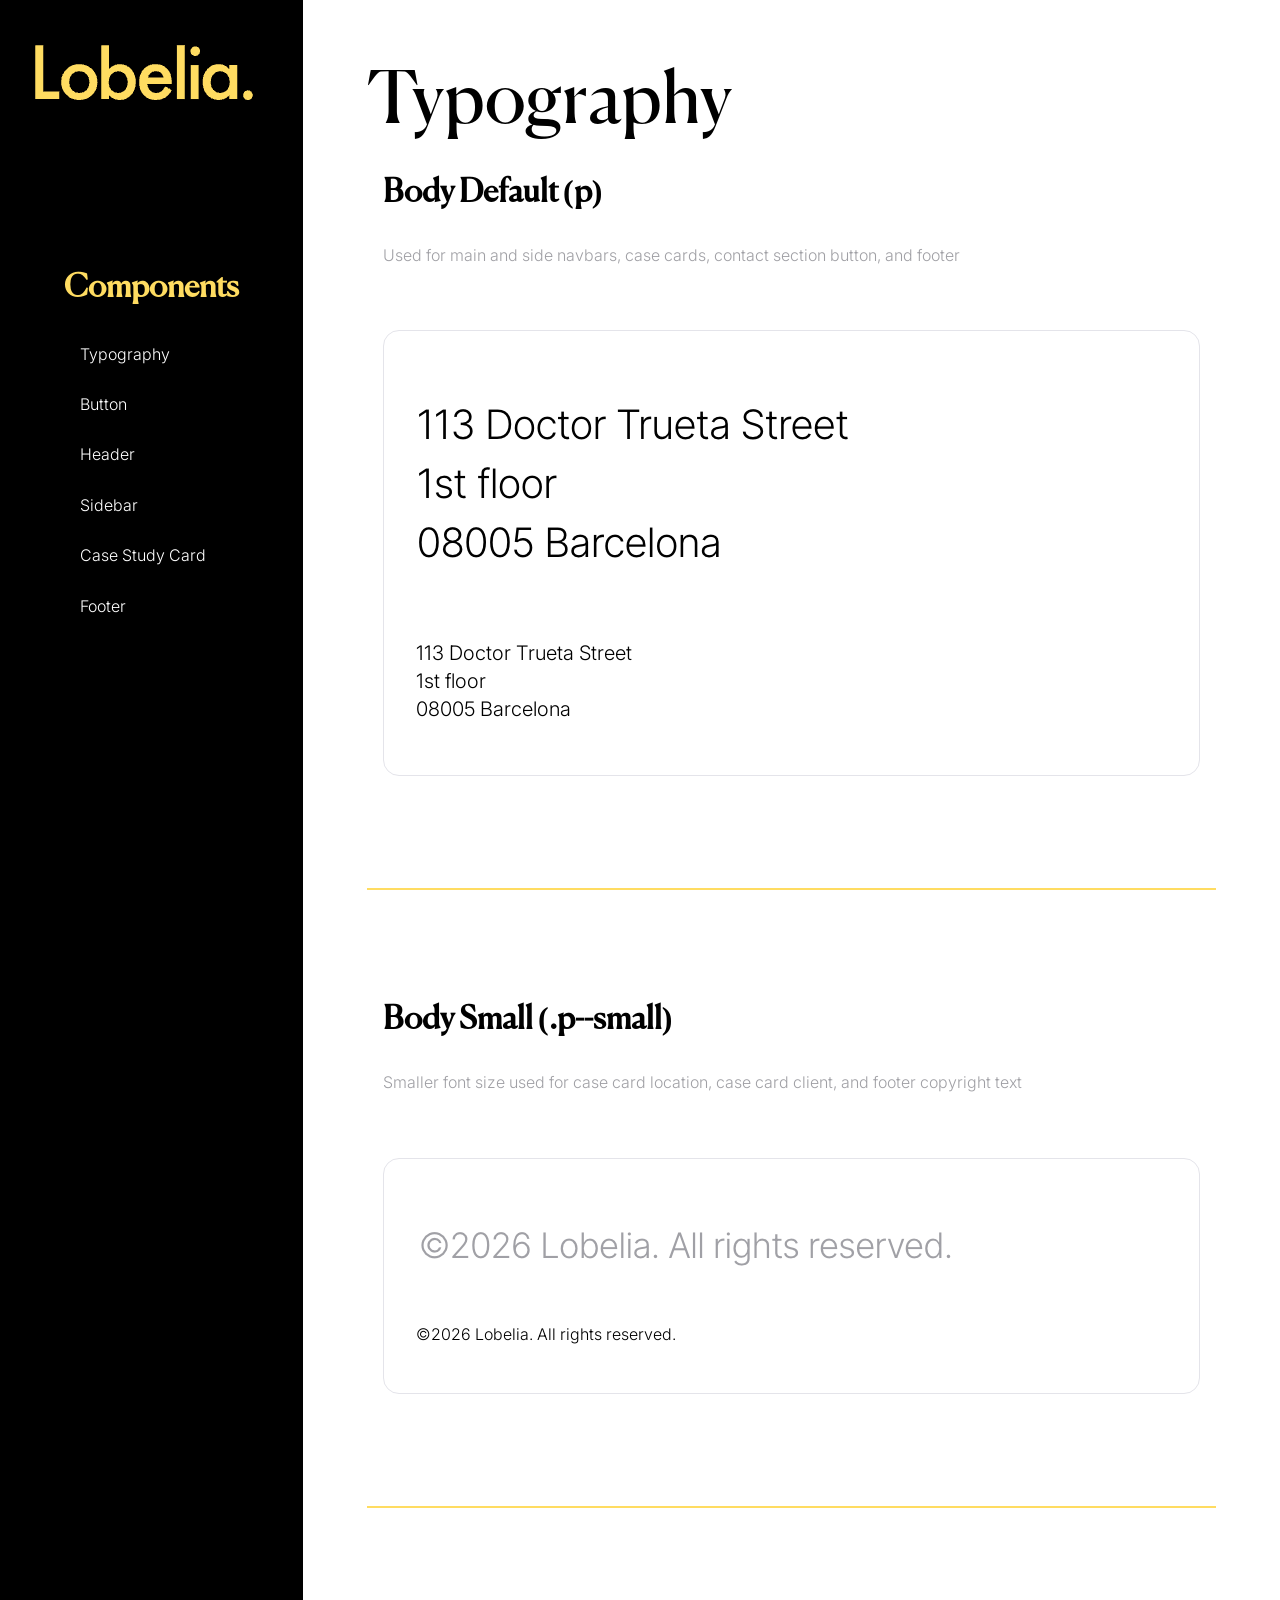
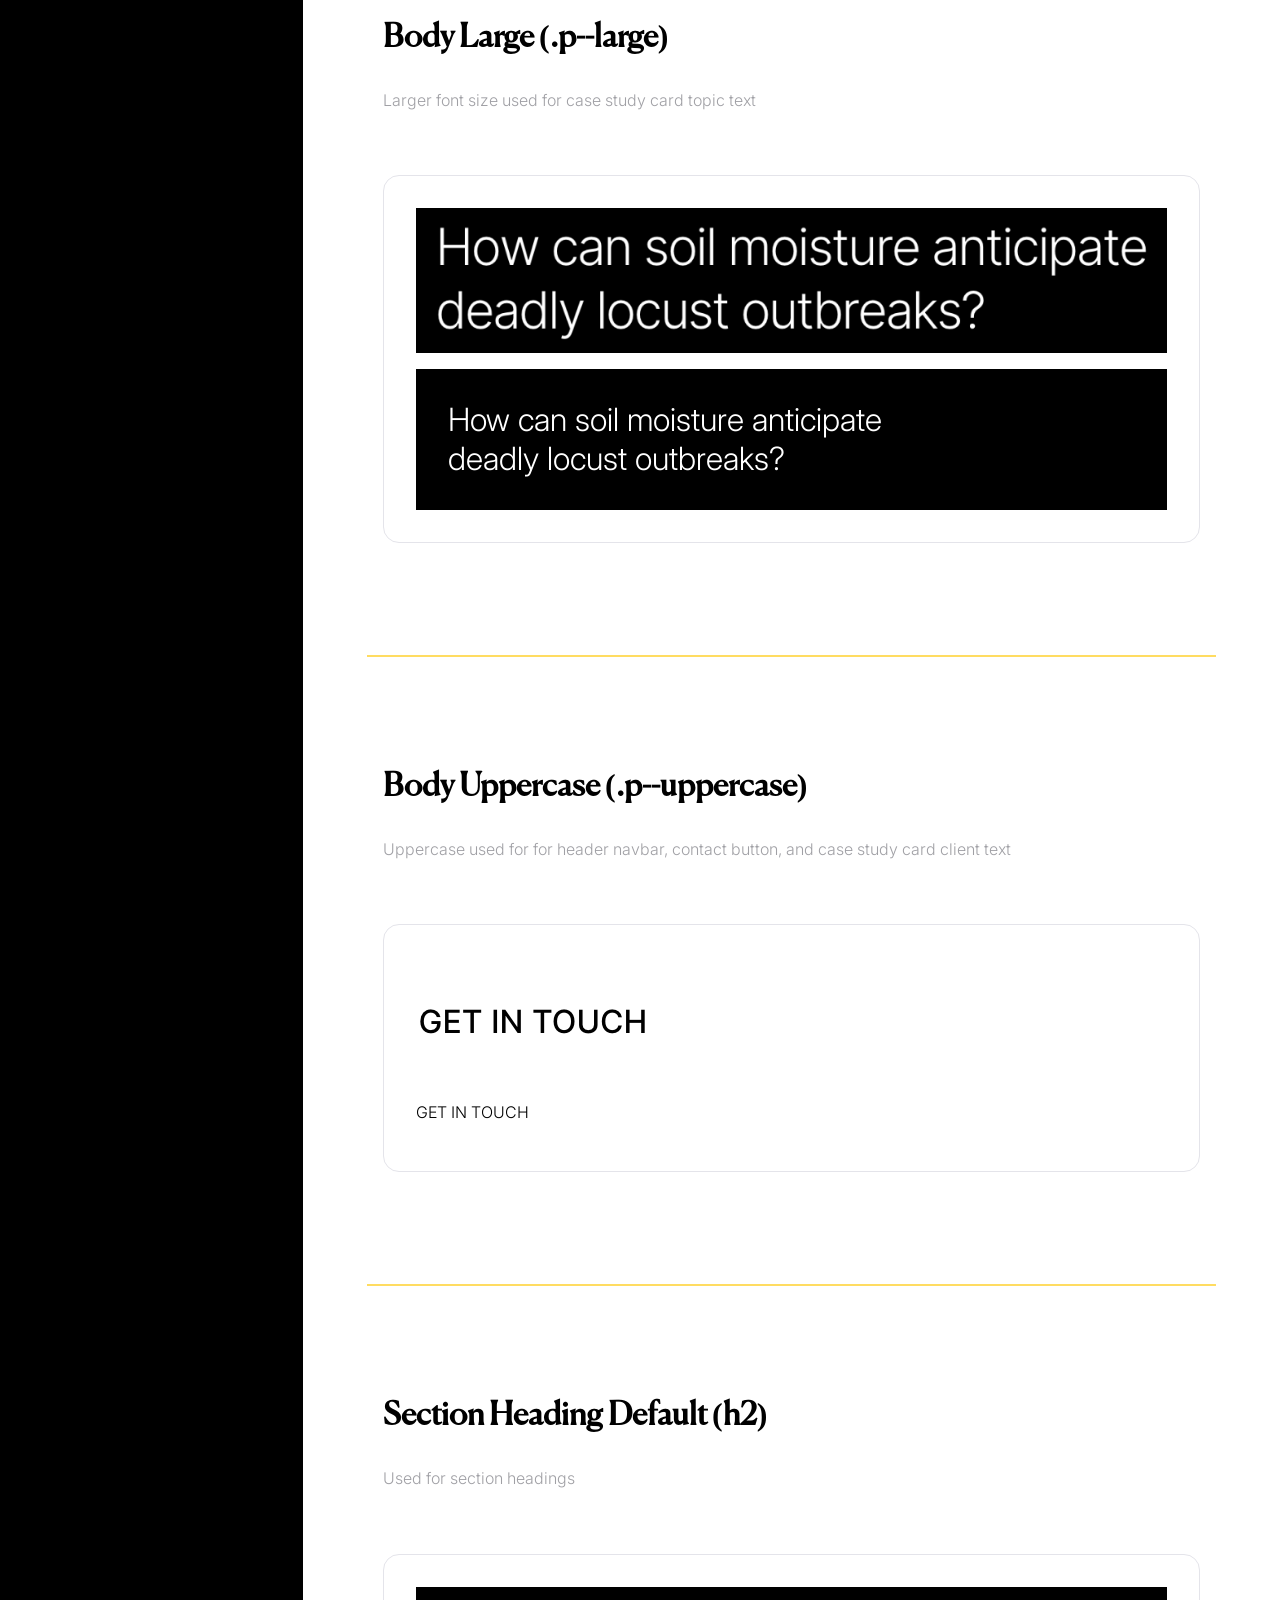
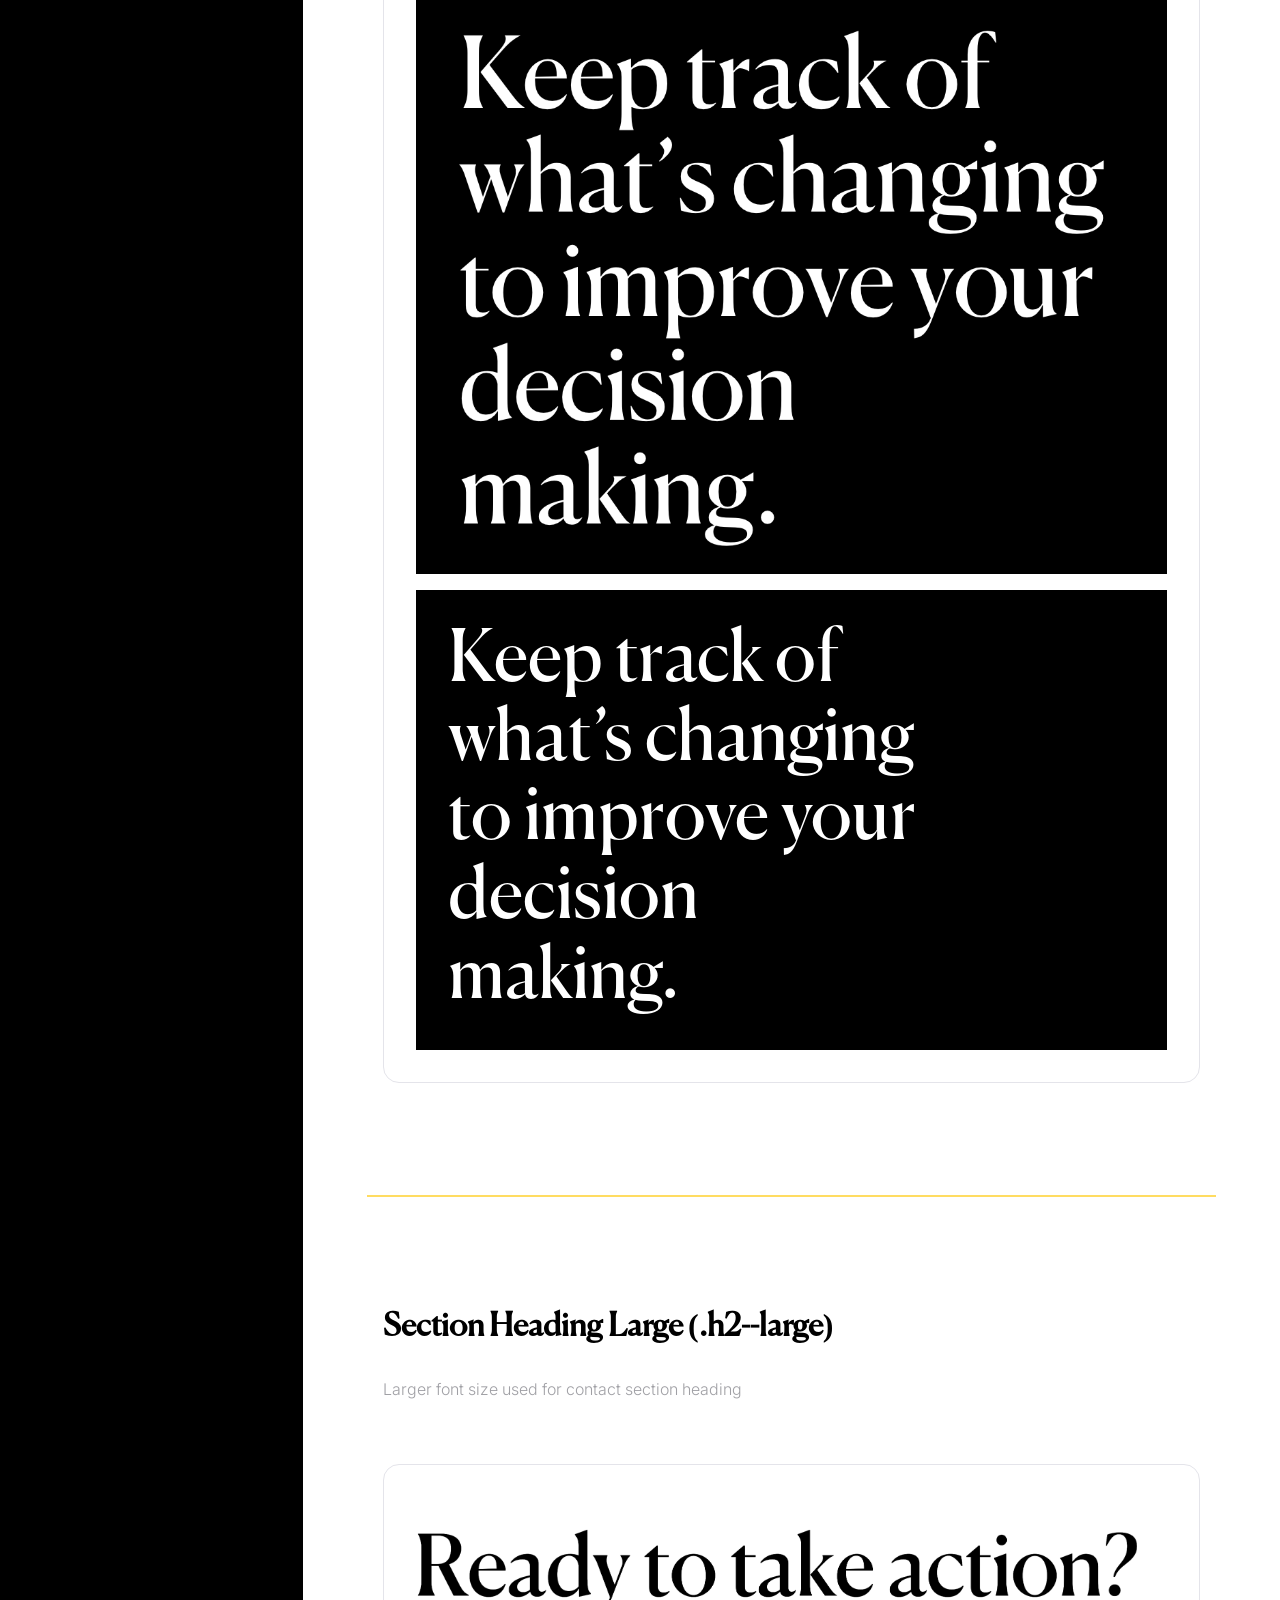
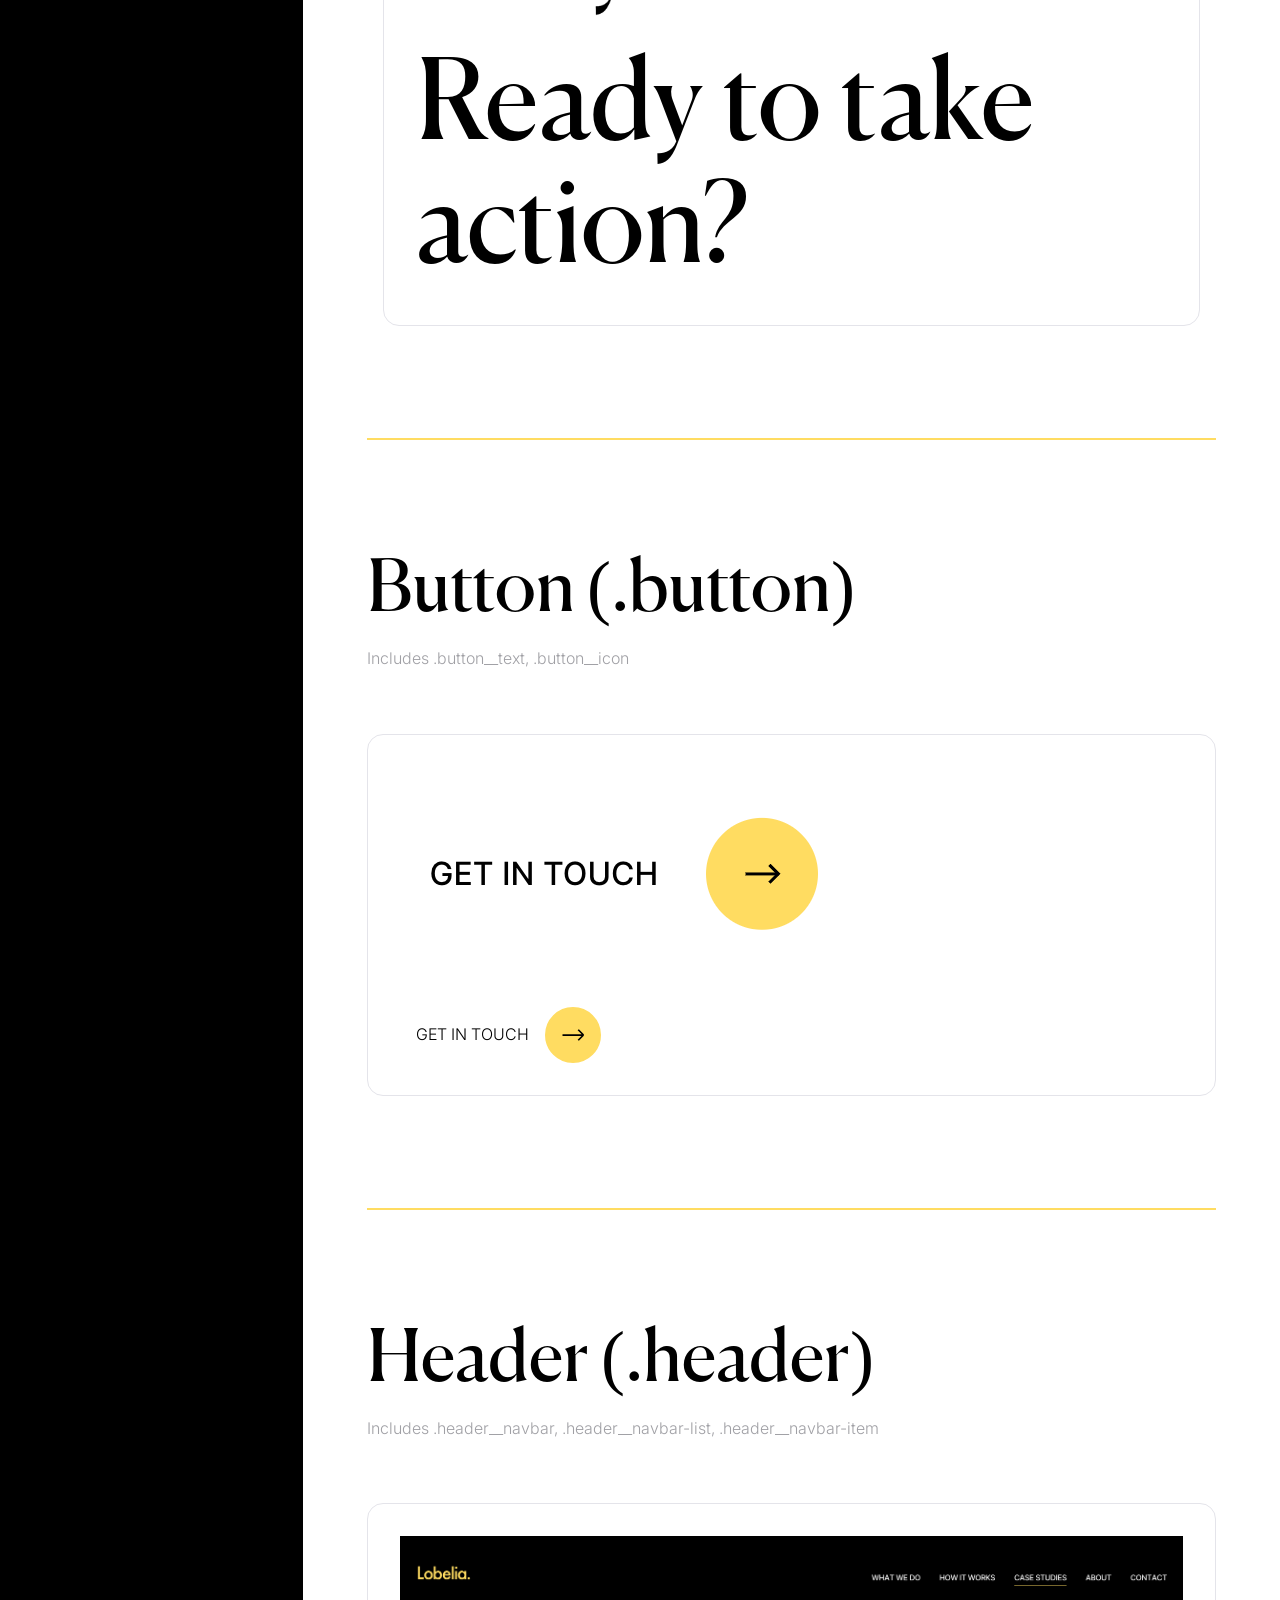
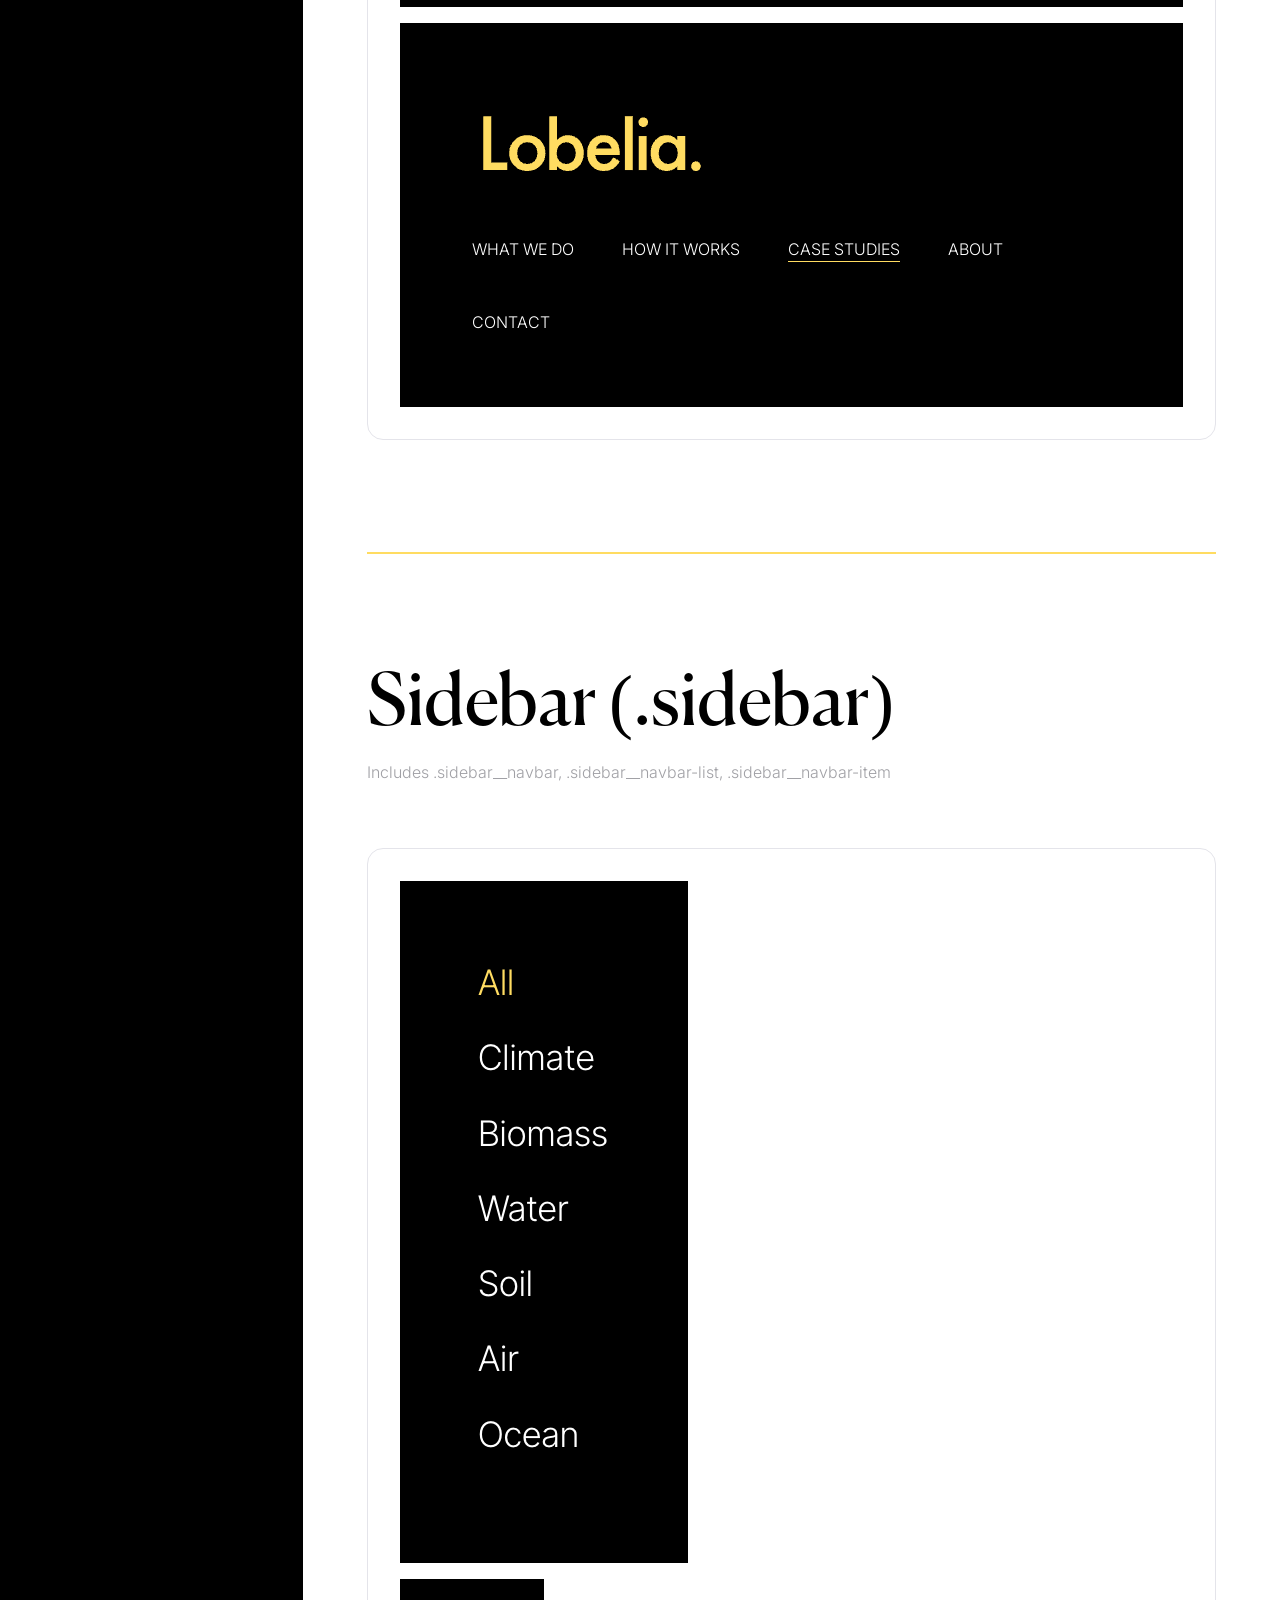
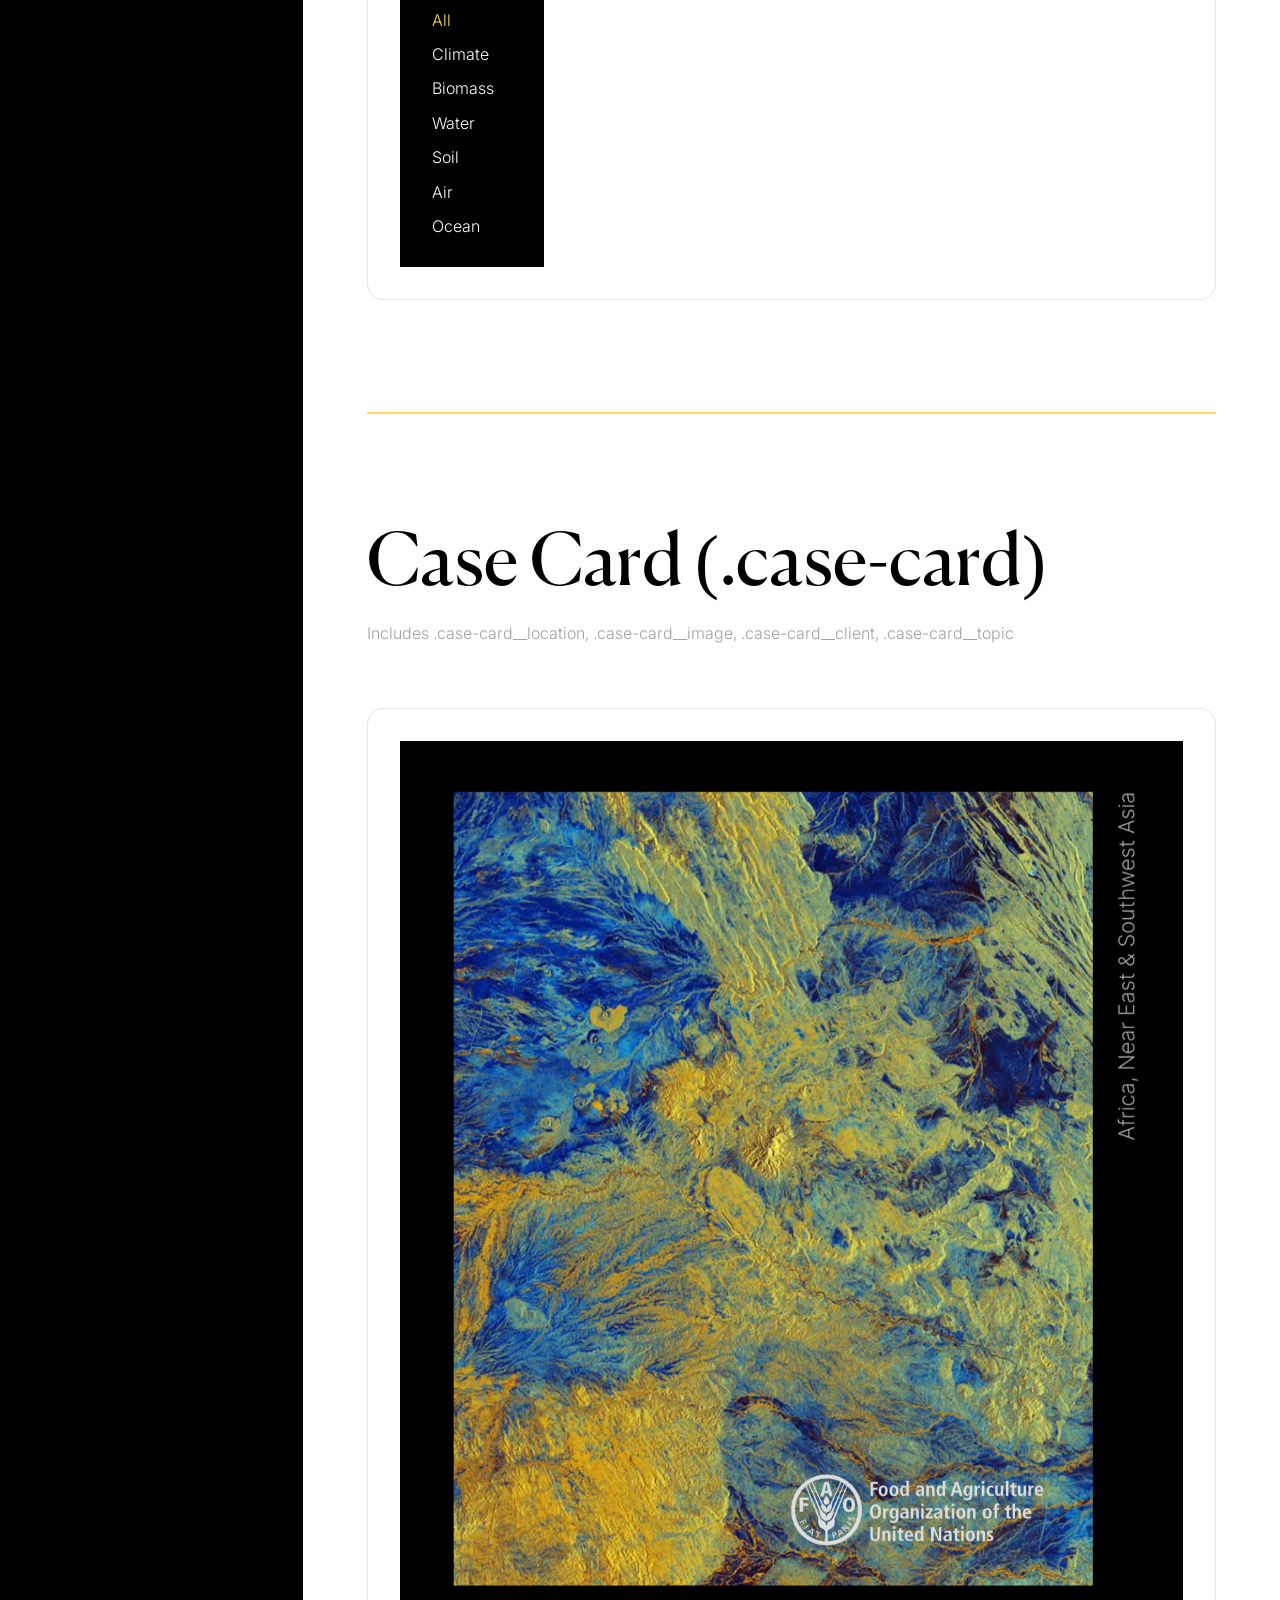
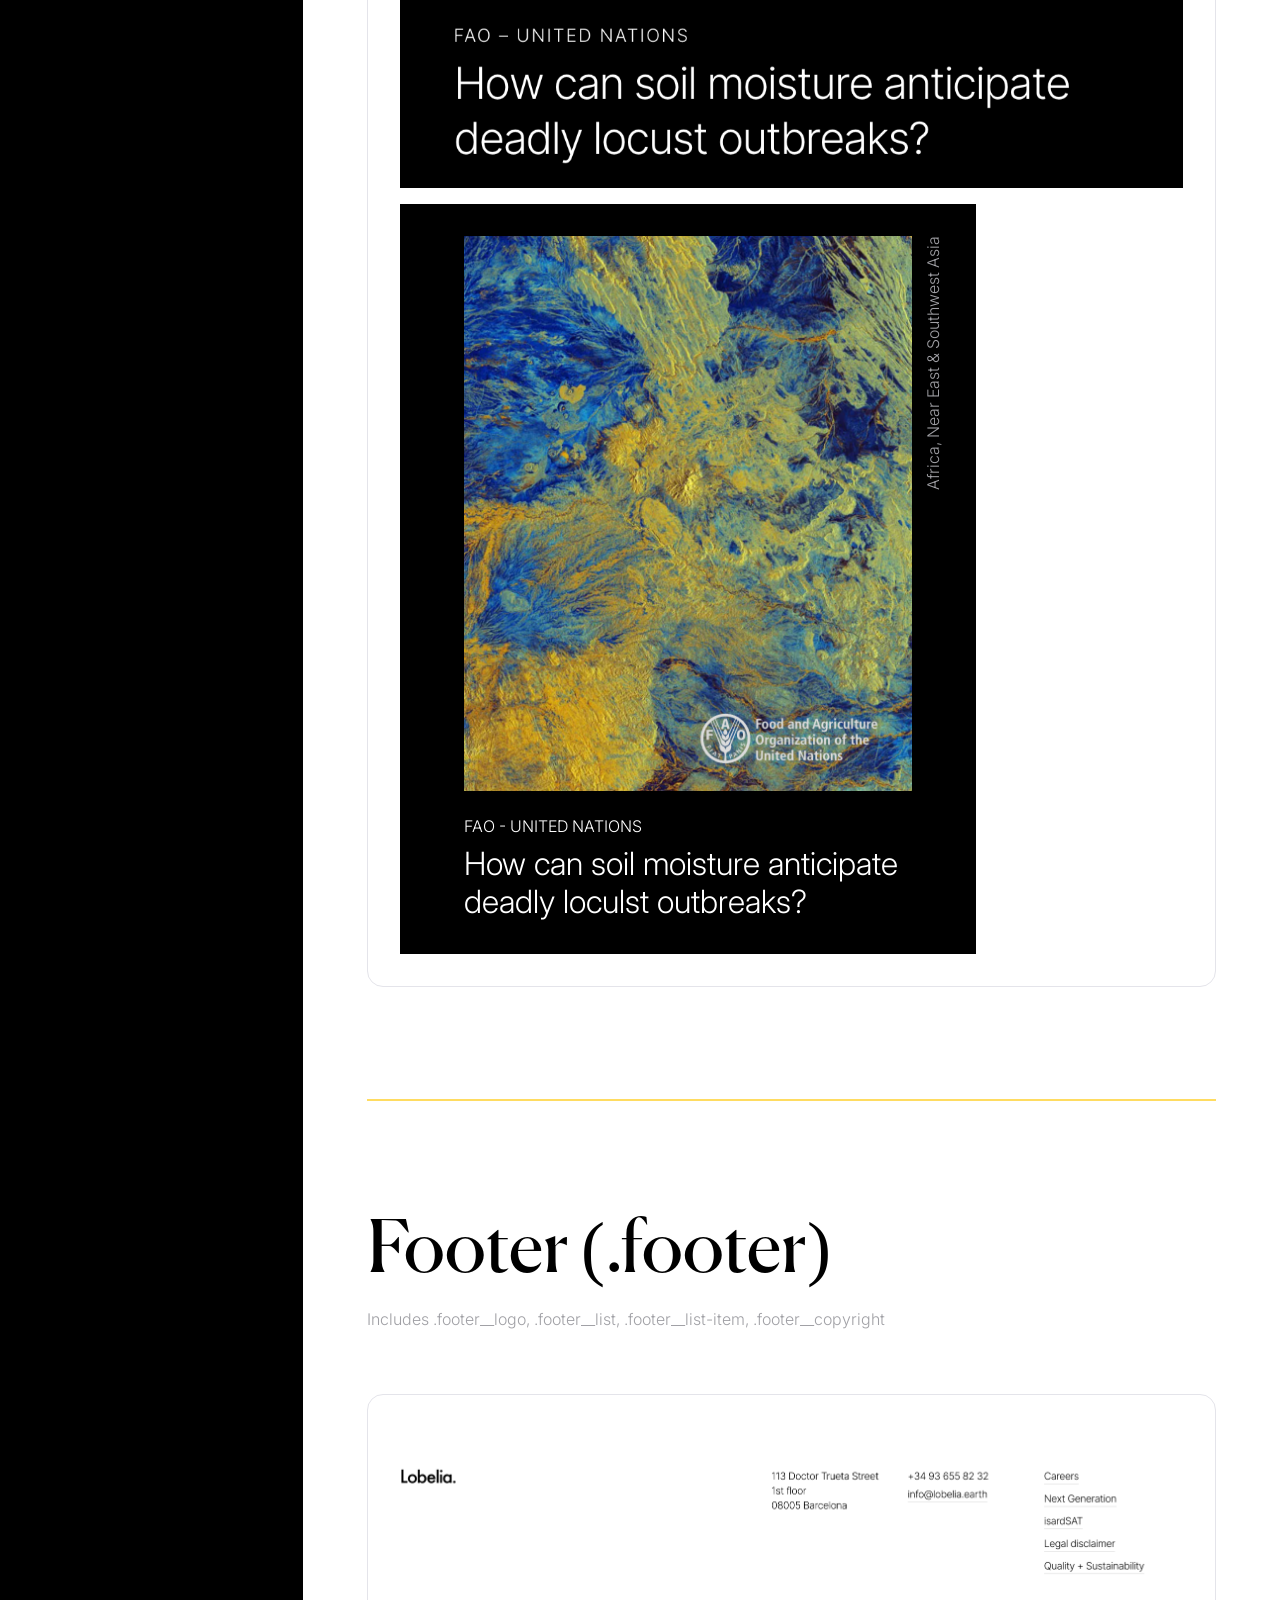
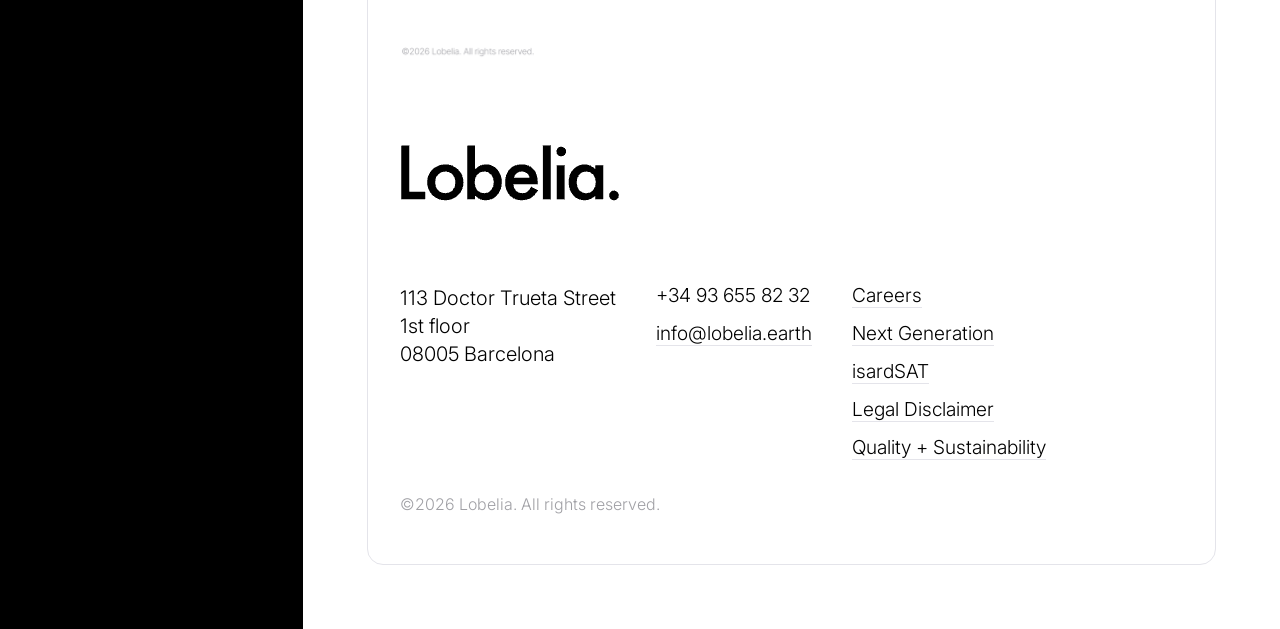
==== commit ccf288f0: "copied component html into index.html" ====
--- a/components/index.html
+++ b/components/index.html
@@ -8,7 +8,7 @@
     <link rel="preconnect" href="https://fonts.gstatic.com" crossorigin>
     <link href="https://fonts.googleapis.com/css2?family=Inter:opsz,wght@14..32,300&display=swap" rel="stylesheet">
     <link rel="stylesheet" href="../css/normalize.css">
-    <link rel="stylesheet" href="../css/main.css">
+    <link rel="stylesheet" href="components.css">
 </head>
 
 <body>
--- a/components/components.css
+++ b/components/components.css
@@ -0,0 +1,371 @@
+/* ==== DEFAULT STYLING ==== */
+
+/* Box Model Fix */
+html {
+box-sizing: border-box;
+}
+
+*, *: before, *:after {
+box-sizing: inherit;
+}
+
+@font-face {
+    font-family: "Canela";
+    src: url("../fonts/canela/Canela-Regular-Trial.otf");
+}
+
+:root {
+    --font-sans-serif: "Inter", sans-serif;
+    --font-serif: "Canela", serif;
+    --color-white: #FFF;
+    --color-black: #000;
+    --color-dark-gray: #A0A0A5;
+    --color-light-gray: #E4E4EA;
+    --color-yellow: #FFDC61;
+}
+
+img {
+    display: block;
+    max-width: 100%;
+}
+
+/* ==== COMPONENT PAGE STYLING ==== */
+
+/* layout & typography */
+
+.columns {
+    display: grid;
+    grid-template-columns: 1fr 4fr;
+}
+
+main {
+    padding: 4rem 4rem;
+    margin: 0 auto;
+}
+
+hr {
+    border: 1px solid var(--color-yellow);
+    margin: 7rem 0;
+}
+
+.background--black {
+    background: var(--color-black);
+    padding: 2rem;
+    margin: 0;
+}
+
+h1 {
+    color: var(--color-yellow);
+}
+
+h2 {
+    margin: 0;
+    padding: 0;
+}
+
+h3 {
+    font-size: 2rem;
+}
+
+.color--white {
+    color: var(--color-white);
+}
+
+.color--dark-gray {
+    color: var(--color-dark-gray);
+}
+
+/* main header/sidebar */
+
+.components__header {
+    background: var(--color-black);
+    color: var(--color-white);
+    padding: 2rem 4rem;
+    position: relative;
+}
+
+@media screen and (max-width: 768px) {
+  .components__header {
+    display: none;
+  }
+}
+
+.component__header-logo {
+    position: fixed;
+    top: 0;
+    left: 0;
+}
+
+.sticky {
+    position: sticky;
+    top: 50%;
+    transform: translateY(-50%);
+}
+
+.components__navbar-list {
+    list-style: none;
+    padding-left: 0;
+    display: flex;
+    flex-direction: column;
+    justify-content: space-between;
+    flex-wrap: wrap;
+}
+
+.components__navbar-item {
+    padding: 1rem;
+}
+
+.components__navbar-item a {
+    color: var(--color-white);
+}
+
+.components__navbar a:hover, .components__navbar a:active {
+    border-bottom: 2px solid var(--color-yellow);
+}
+
+/* component containers */
+
+.component {
+    padding: 0 1rem;
+}
+
+.component-container {
+    margin-top: 4rem;
+    padding: 2rem;
+    border: 1px solid var(--color-light-gray);
+    border-radius: 1rem;
+}
+
+.component__image {
+    margin-bottom: 1rem;
+}
+
+/* ==== TYPOGRAPHY ==== */
+
+/* body */
+
+body {
+  font-family: var(--font-sans-serif);
+  font-weight: 300;
+  font-style: normal;
+}
+
+p {
+    font-size: 1.25rem;
+    line-height: 1.4em;
+}
+
+.p--small {
+    font-size: 1rem;
+}
+
+.p--medium {
+    font-size: 1.2rem;
+}
+
+.p--large {
+   font-size: 2rem;
+   line-height: 1.2em;
+}
+
+.p--uppercase {
+    text-transform: uppercase;
+}
+
+.p--vertical {
+    transform: rotate(-90deg) translateY(-100%);
+    transform-origin: right top;
+}
+
+/* headings */
+
+h1, h2, h3 {
+    font-family: var(--font-serif);
+}
+
+h2 {
+    font-size: 4.5rem;
+    line-height: 1.1em;
+    font-weight: normal;
+}
+
+.h2--large {
+    font-size: 7rem;
+}
+
+/* links */
+
+a {
+    text-decoration: none;
+    color: black;
+}
+
+/* ==== BUTTON ==== */
+
+.button {
+    display: flex;
+    flex-wrap: wrap;
+}
+
+.button__text {
+    padding: 0 1rem;
+}
+
+.button__icon {
+    background-image: url("../components/images/button--default.svg");
+    background-size: cover;
+    width: 3.5rem;
+    height: 3.5rem;
+    transition: background-image 0.3s ease;
+}
+
+.button__icon:hover {
+    background-image: url("../components/images/button--hover.svg");
+}
+
+/* ==== HEADER ==== */
+
+.header {
+    padding: 3rem;
+    display: flex;
+    justify-content: space-between;
+    flex-wrap: wrap;
+}
+
+.header__navbar {
+    text-transform: uppercase;
+}
+
+.header__navbar-list {
+    margin: 0;
+    padding: 0;
+    display: flex;
+    flex-wrap: wrap;
+}
+
+.header__navbar-item {
+    list-style: none;
+    margin: 1.5rem;
+    padding: 0.2rem 0;
+}
+
+.header__navbar-item a {
+    color: var(--color-white);
+}
+
+.header__navbar-item--selected {
+    border-bottom: 1px solid var(--color-yellow);
+}
+
+/* ==== SIDEBAR ==== */
+
+.sidebar {
+    padding: 2rem;
+    max-width: 5rem;
+}
+
+.sidebar__navbar-list {
+    padding: 0;
+    margin: 0;
+}
+
+.sidebar__navbar-item {
+    color: var(--color-white);
+    list-style: none;
+    padding-bottom: 1rem;
+}
+
+.sidebar__navbar-item:last-child {
+    padding-bottom: 0;
+}
+
+.sidebar__navbar-item a {
+    color: var(--color-white);
+    transition: color .2s ease-in-out;
+}
+
+.sidebar__navbar-item--selected a {
+    color: var(--color-yellow);
+}
+
+.sidebar__navbar-item a:hover {
+    color: var(--color-yellow);
+}
+
+/* ==== CASE STUDIES ==== */
+
+.case-card-container {
+    max-width: 36rem;
+}
+
+.case-card {
+    position: relative;
+    color: white;
+    padding: 0 2rem 0 2rem;
+}
+
+.case-card__location {
+    color: var(--color-dark-gray);
+    text-align: right;
+    position: absolute;
+    top: 0;
+    right: 0;
+    margin: 0;
+}
+
+.case-card__image-container {
+    overflow: hidden;
+}
+
+.case-card__image {
+    object-fit: cover;
+    transition: transform 2s ease;
+}
+
+.case-card__image:hover {
+    transform: scale(1.3);
+}
+
+.case-card__client {
+    margin-top: 1.5rem;
+    margin-bottom: 0;
+}
+
+.case-card__topic {
+    margin-top: 0.5rem;
+    margin-bottom: 0;
+}
+
+/* ==== FOOTER ==== */
+
+.footer__flex-container {
+    display: flex;
+    flex-wrap: wrap;
+    justify-content: space-between;
+    align-items: flex-start;
+}
+
+.footer__logo {
+    object-fit: contain;
+}
+
+.footer__lists {
+    display: flex;
+    justify-content: space-between;
+}
+
+.footer__list {
+    list-style: none;
+}
+
+.footer__list-item {
+    margin-bottom: 1rem;
+}
+
+.footer__list-item a {
+    border-bottom: 1px solid var(--color-light-gray);
+}
+
+.footer__copyright {
+    color: var(--color-dark-gray);
+}
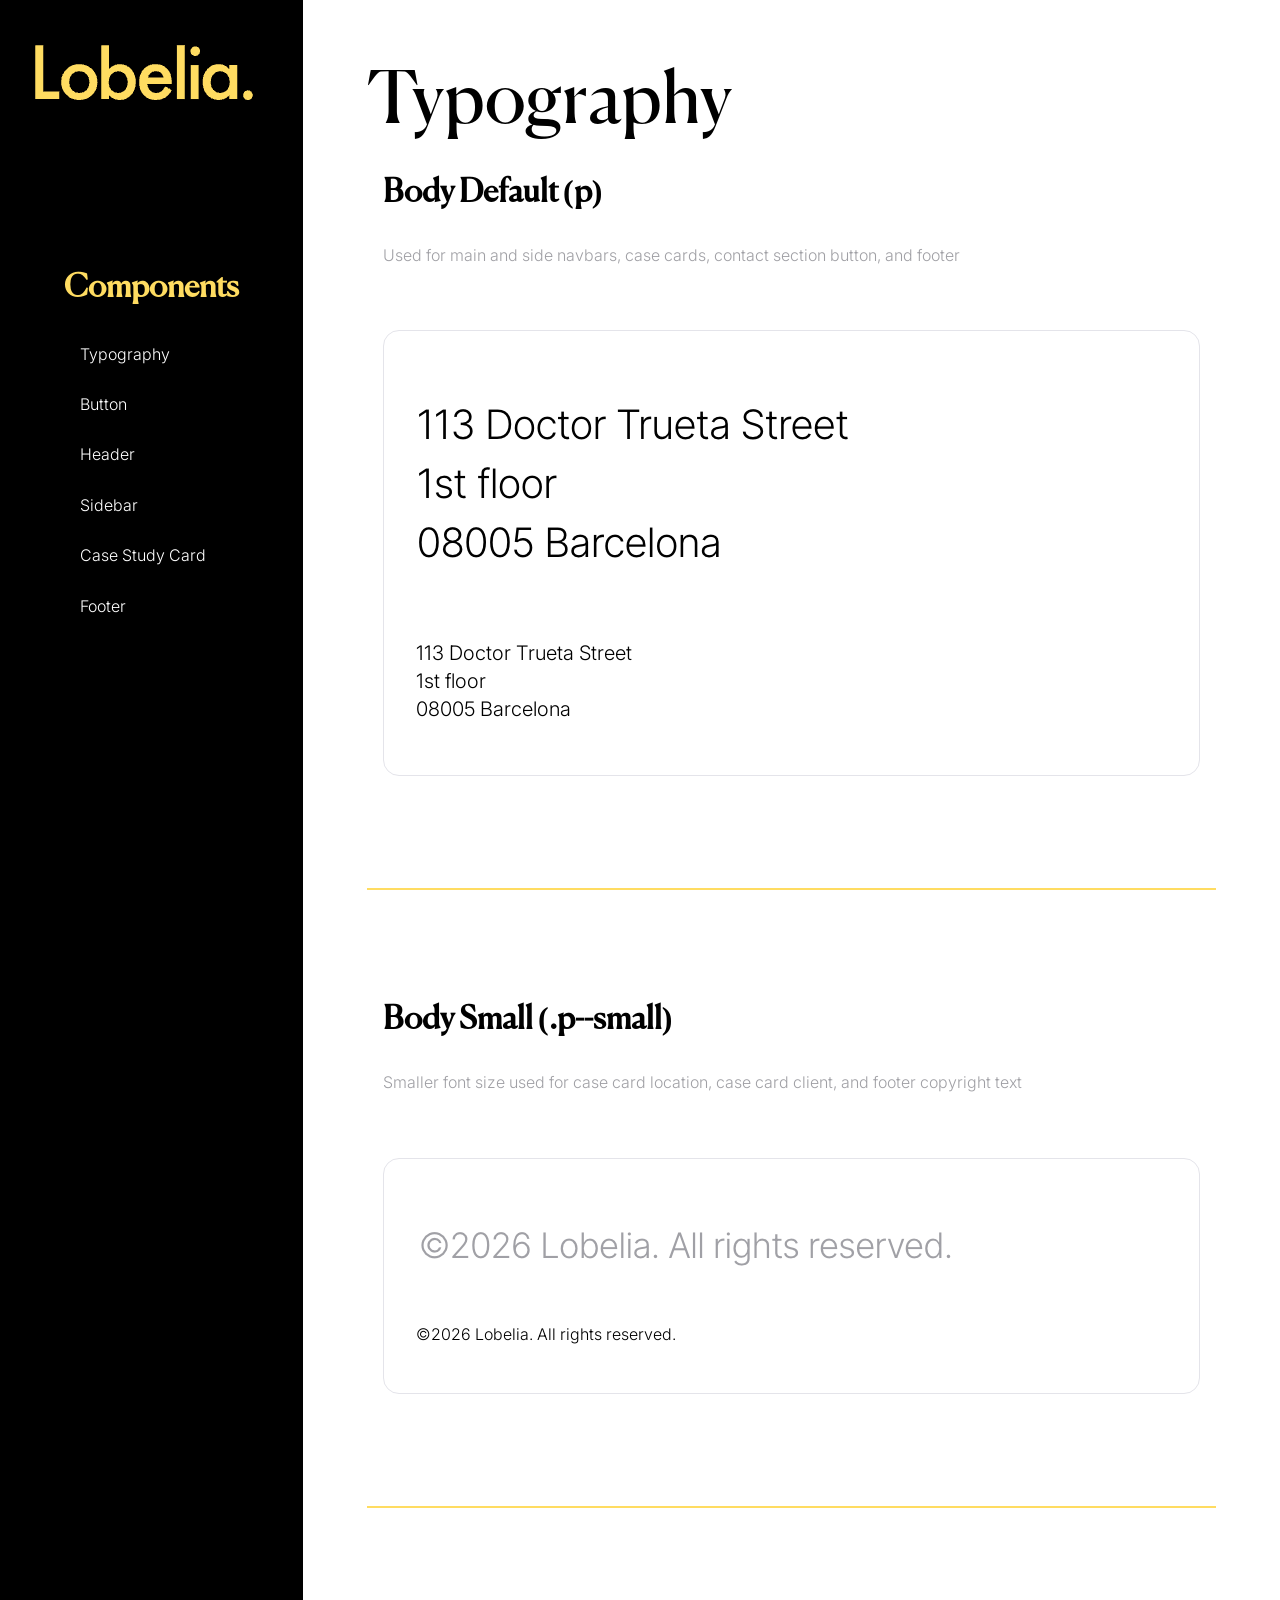
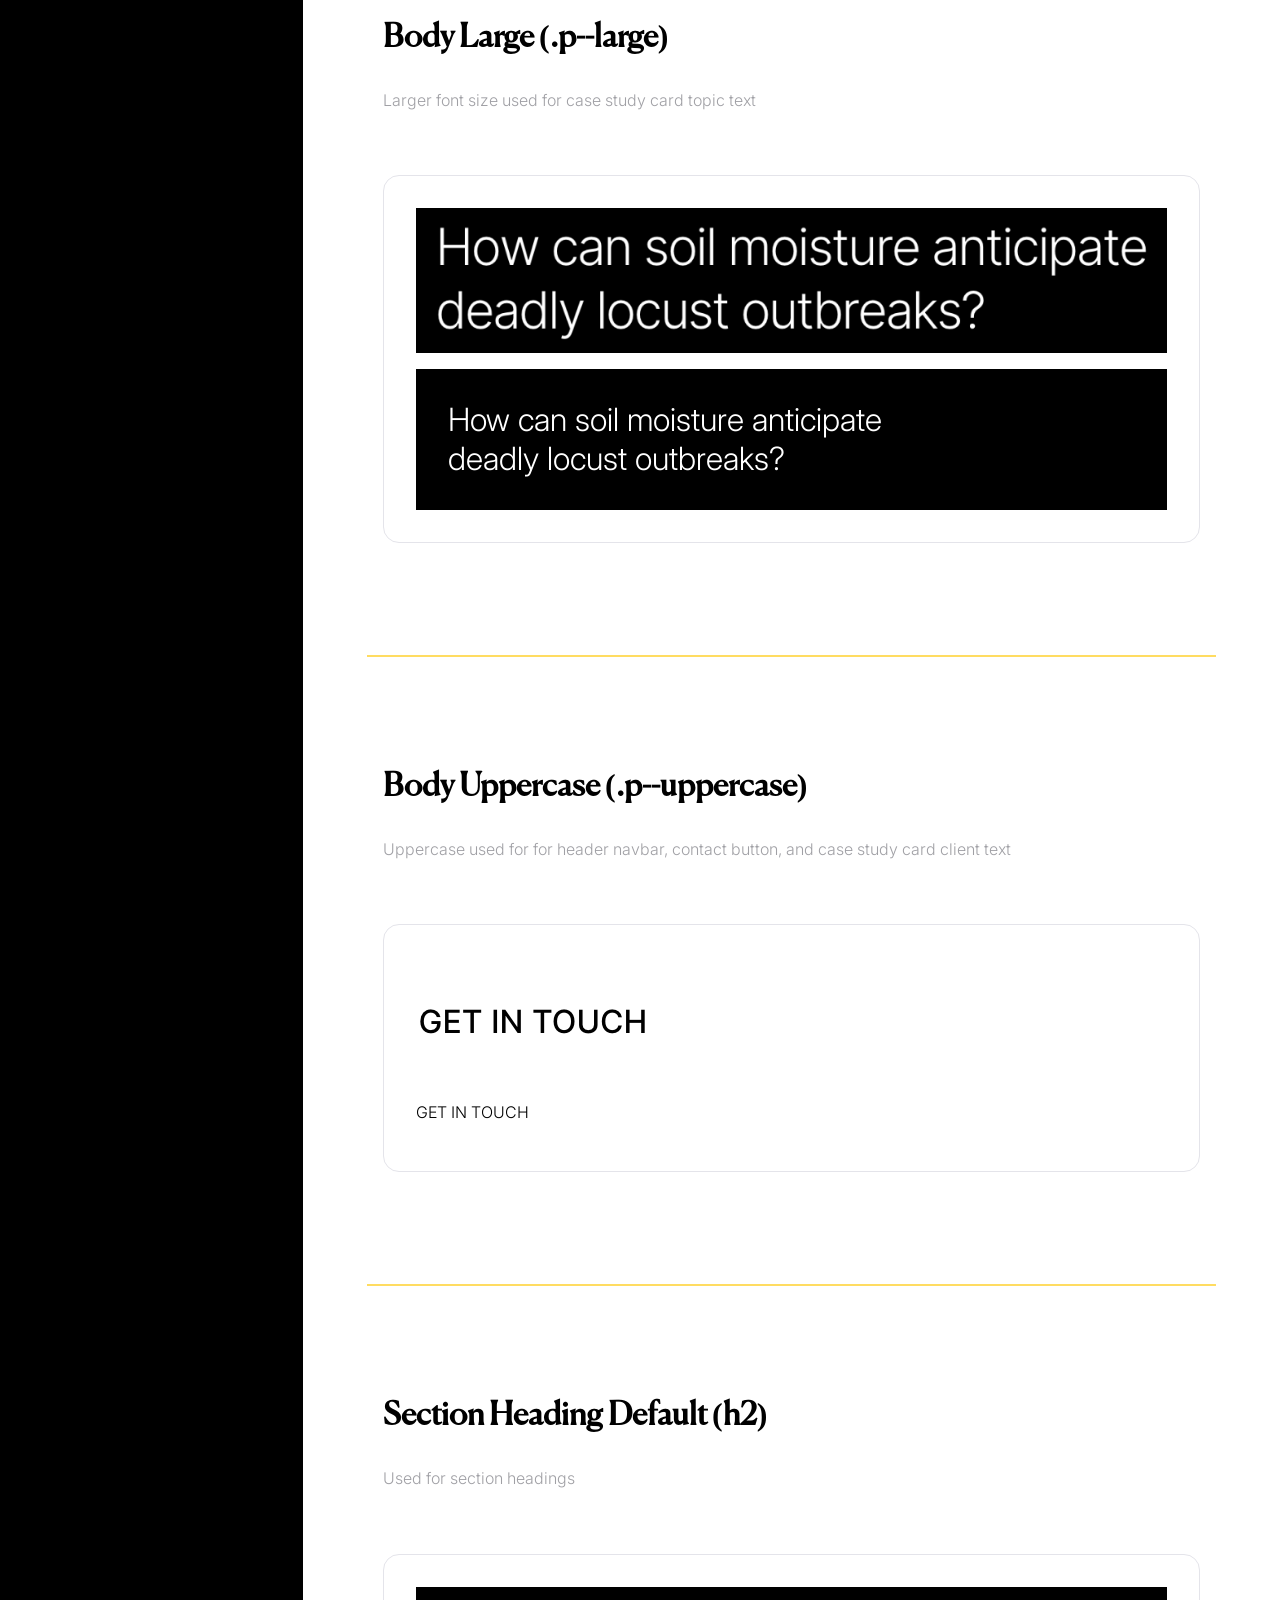
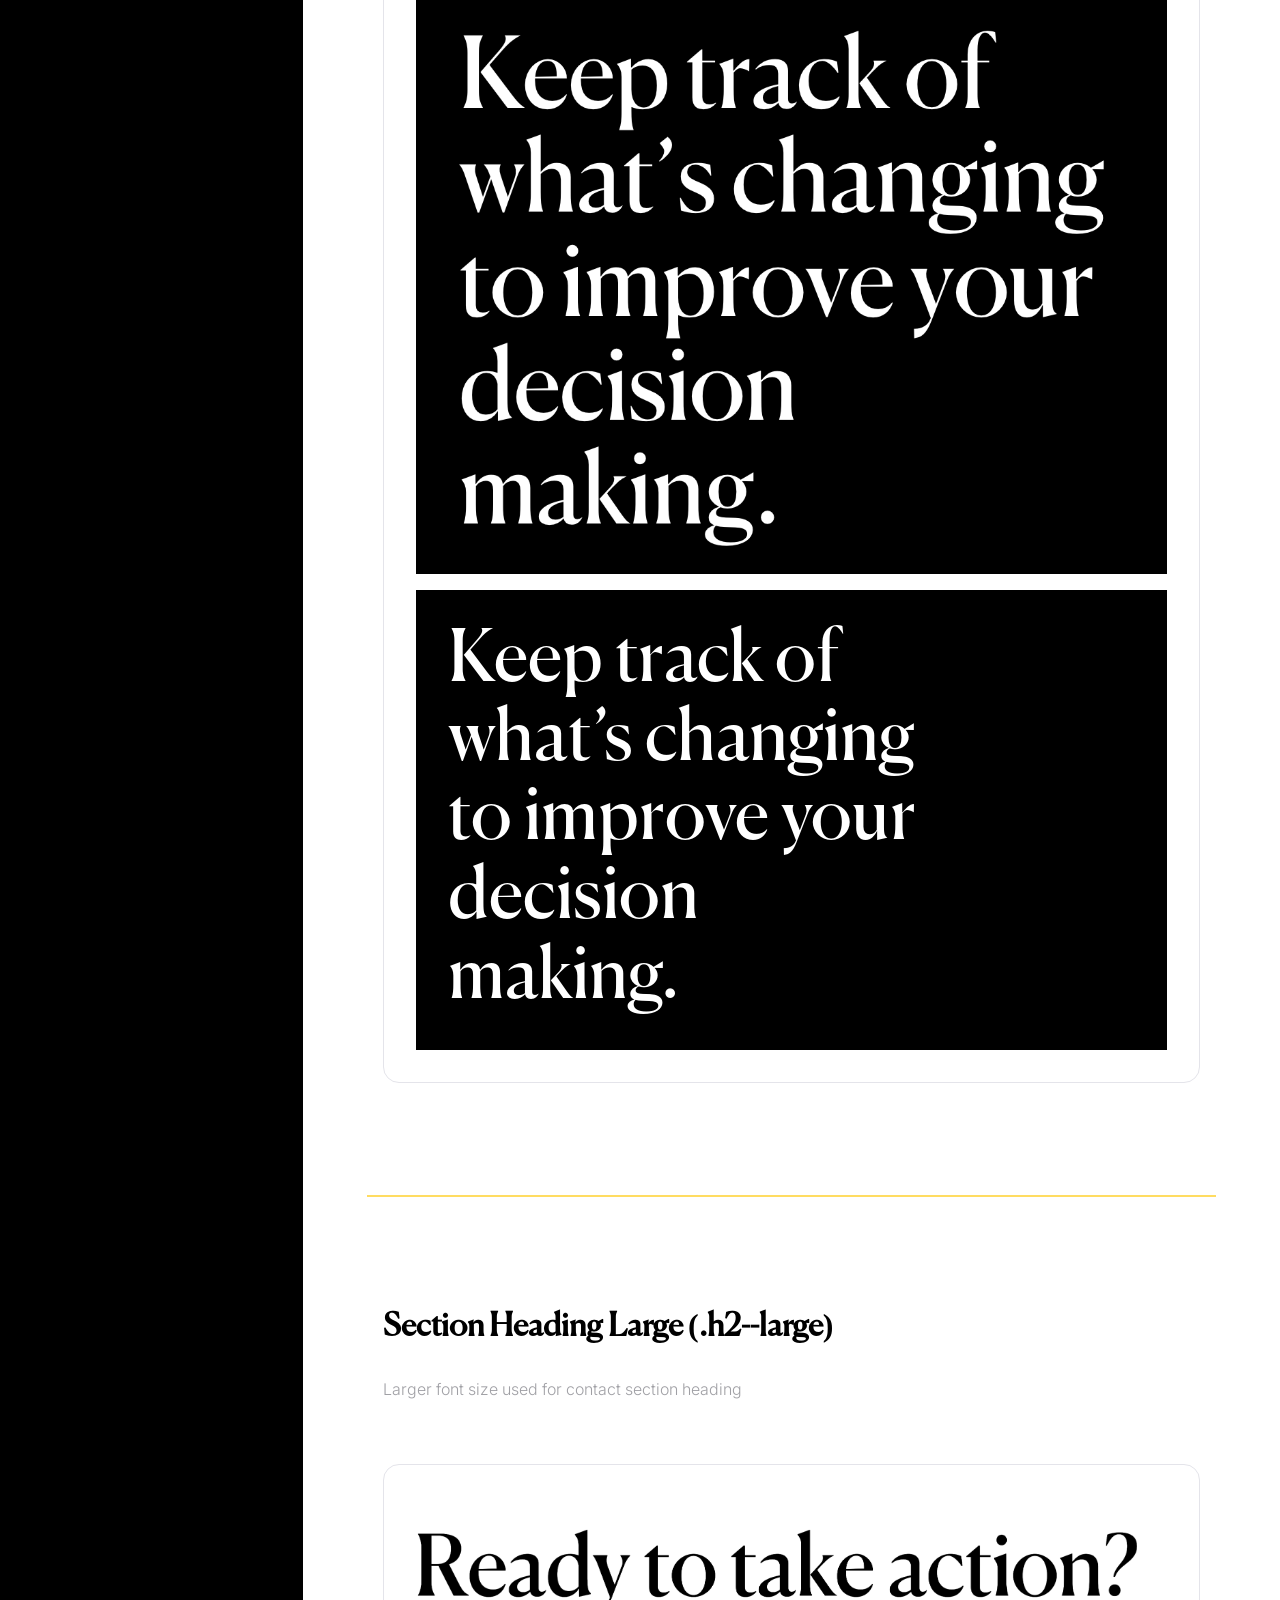
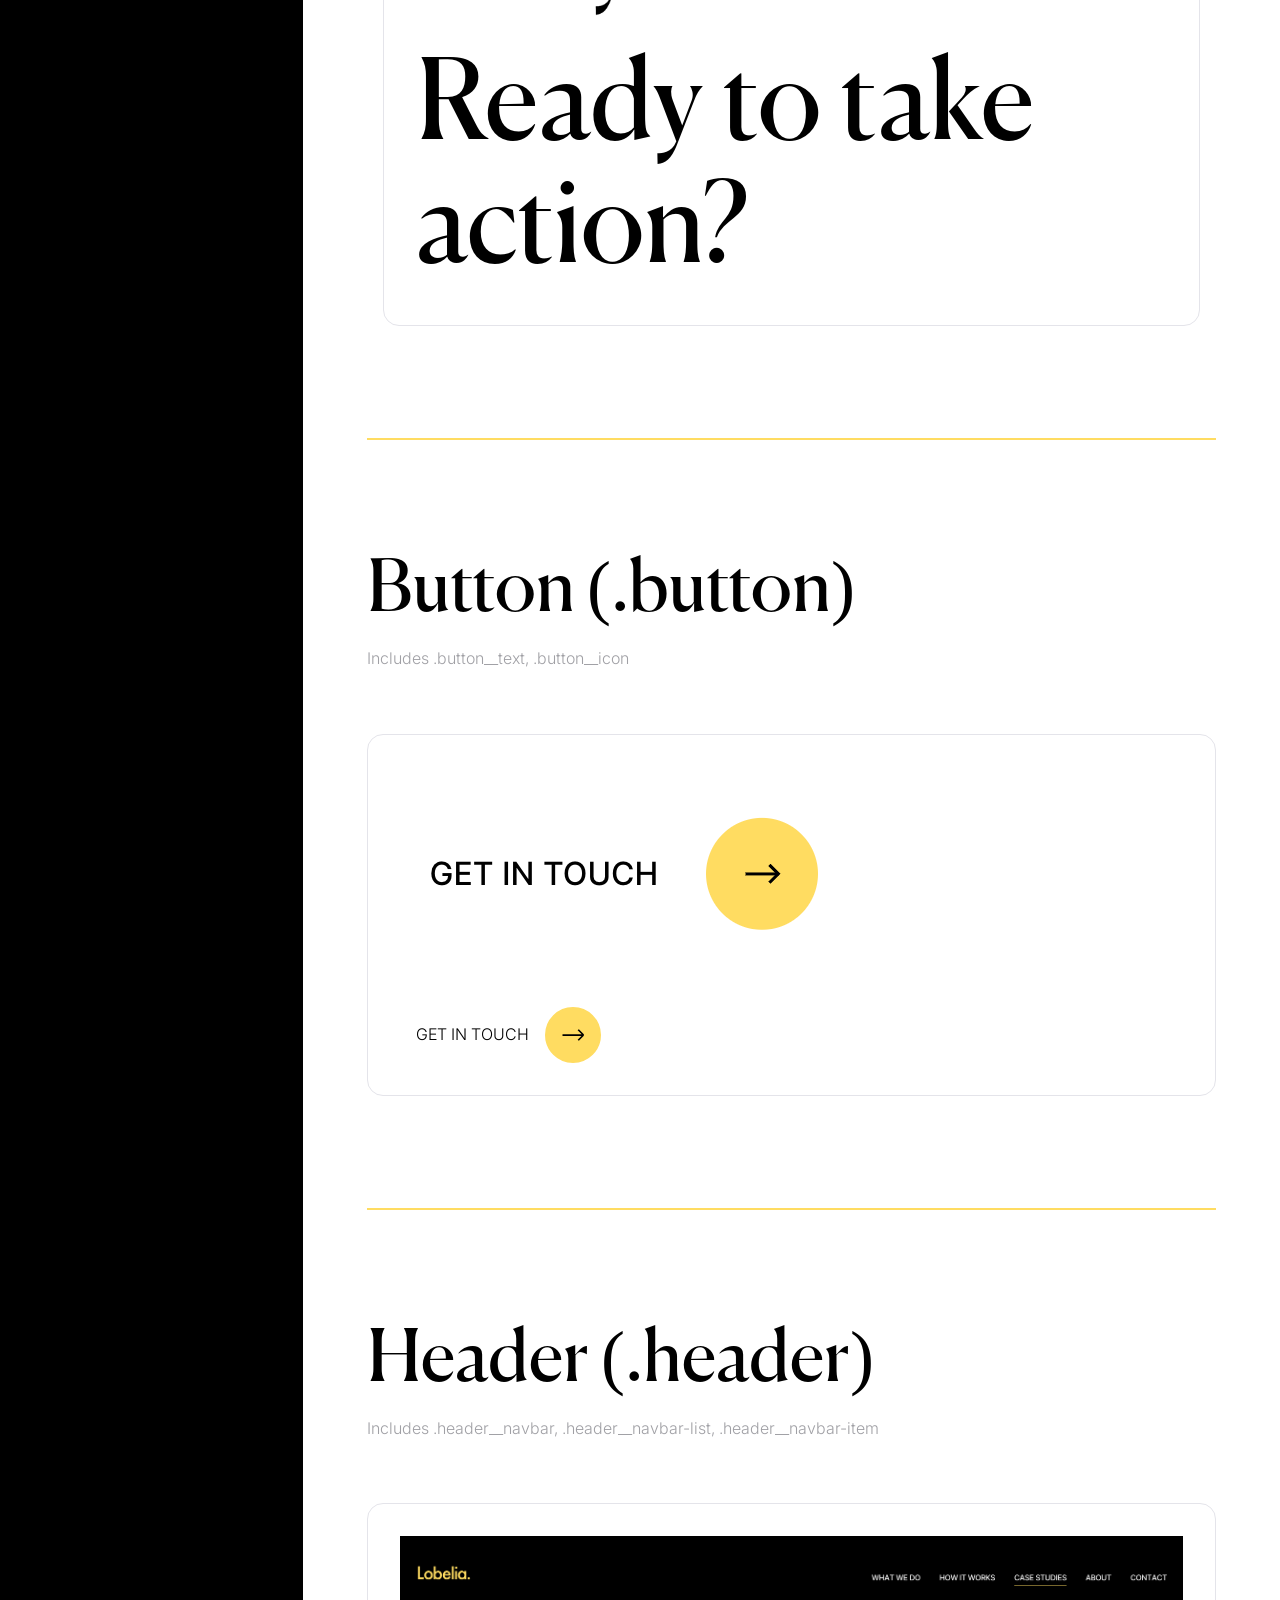
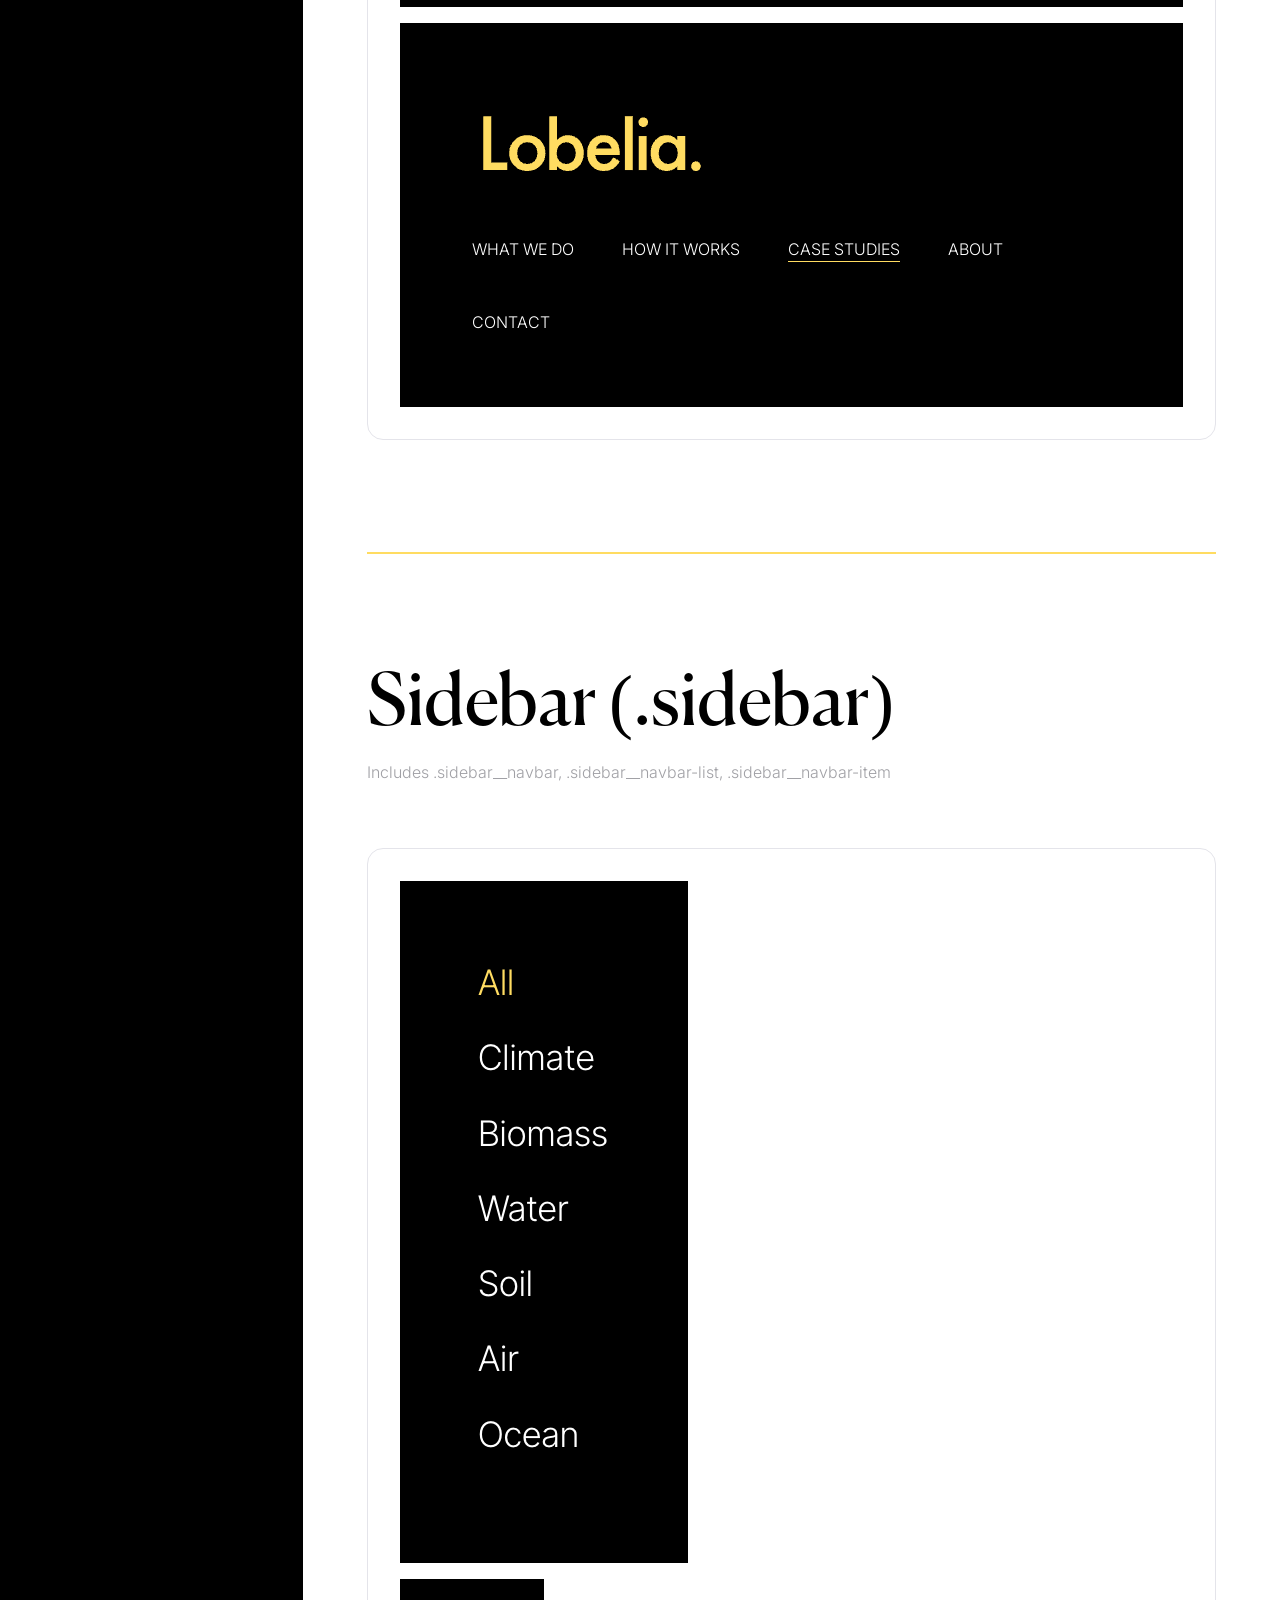
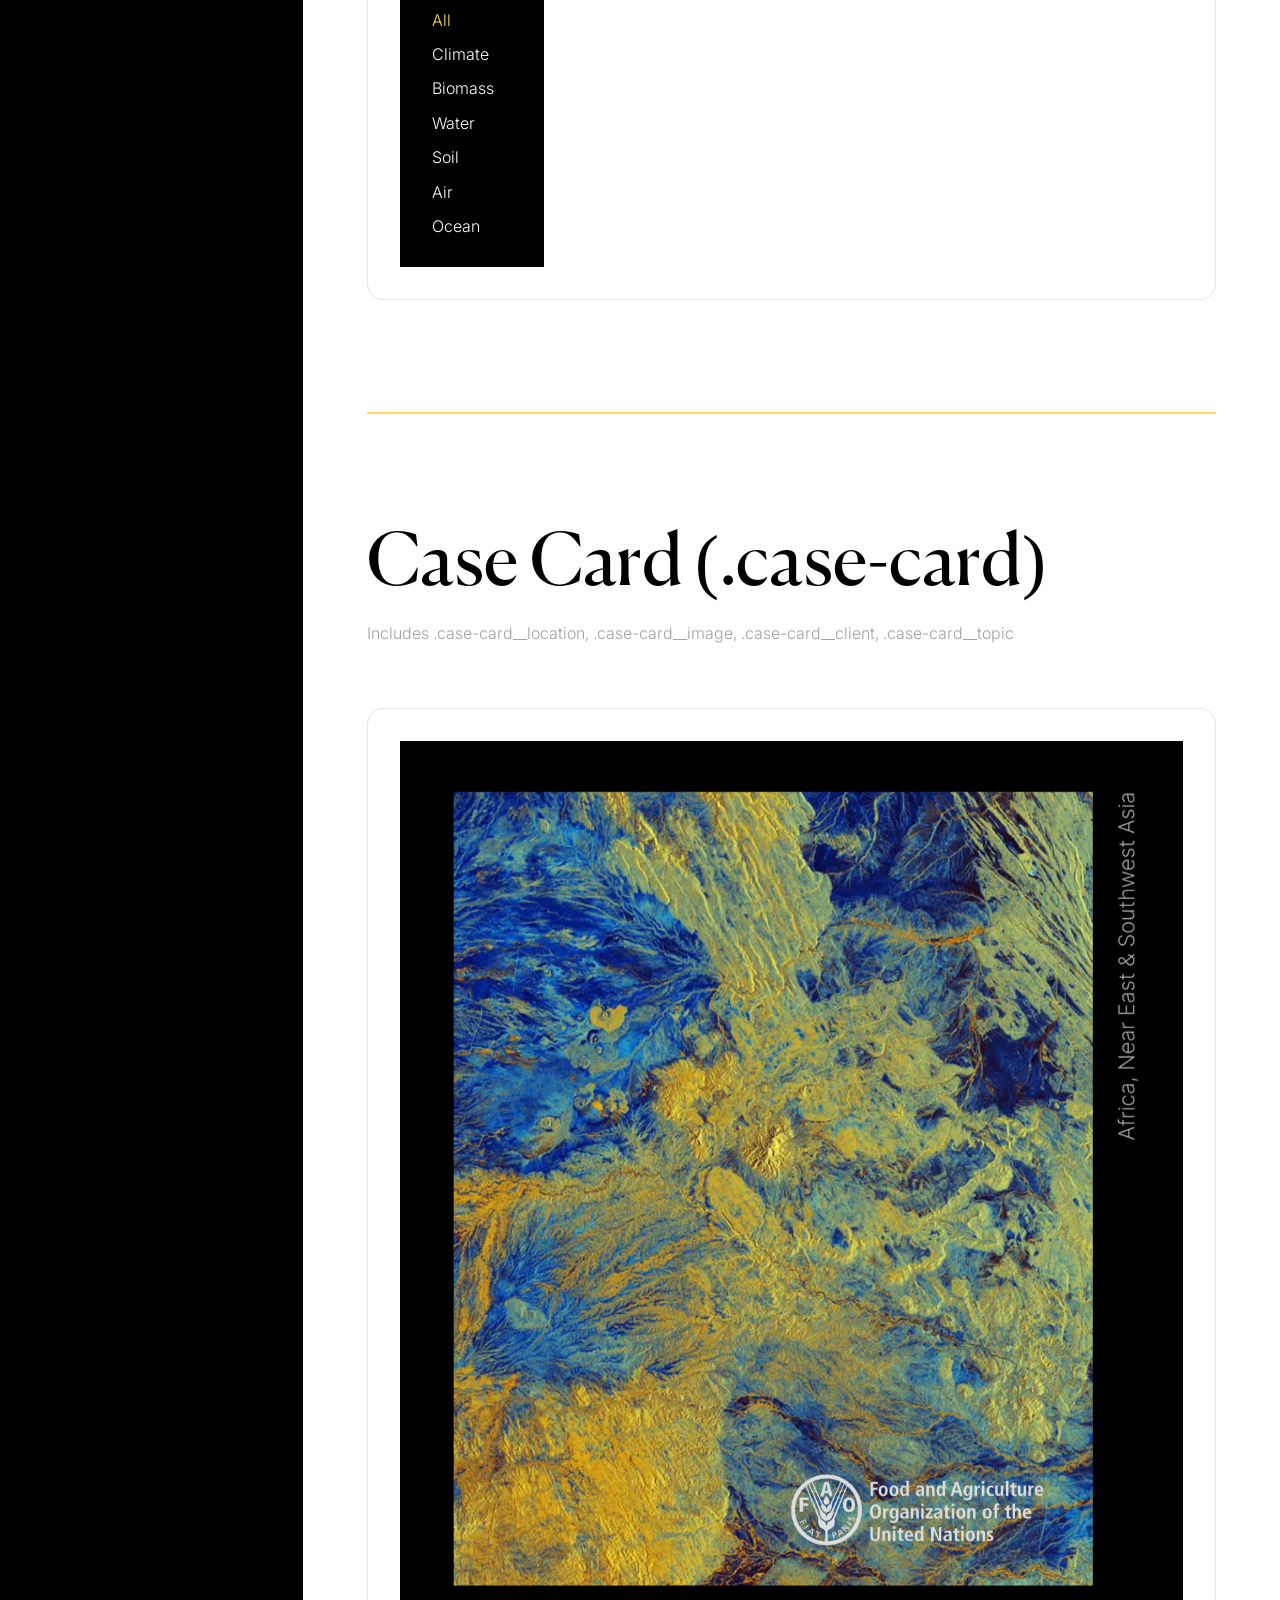
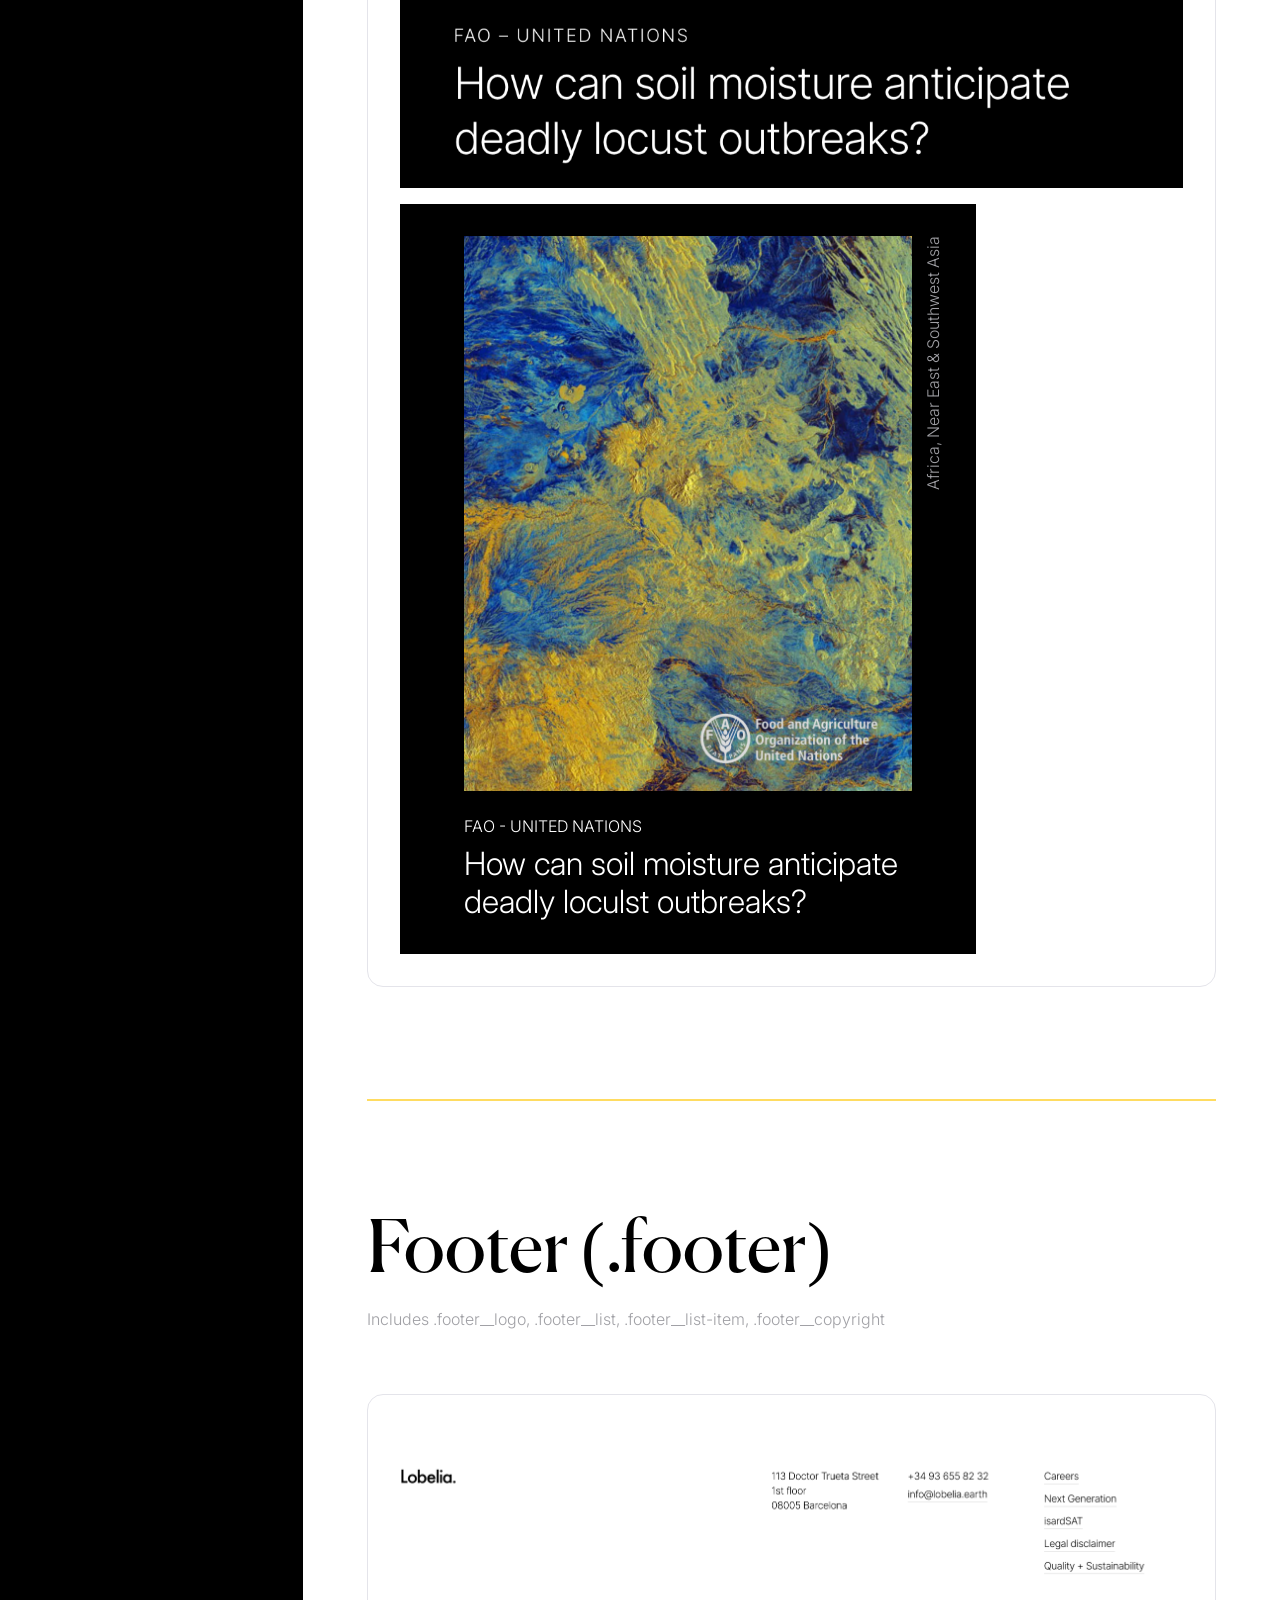
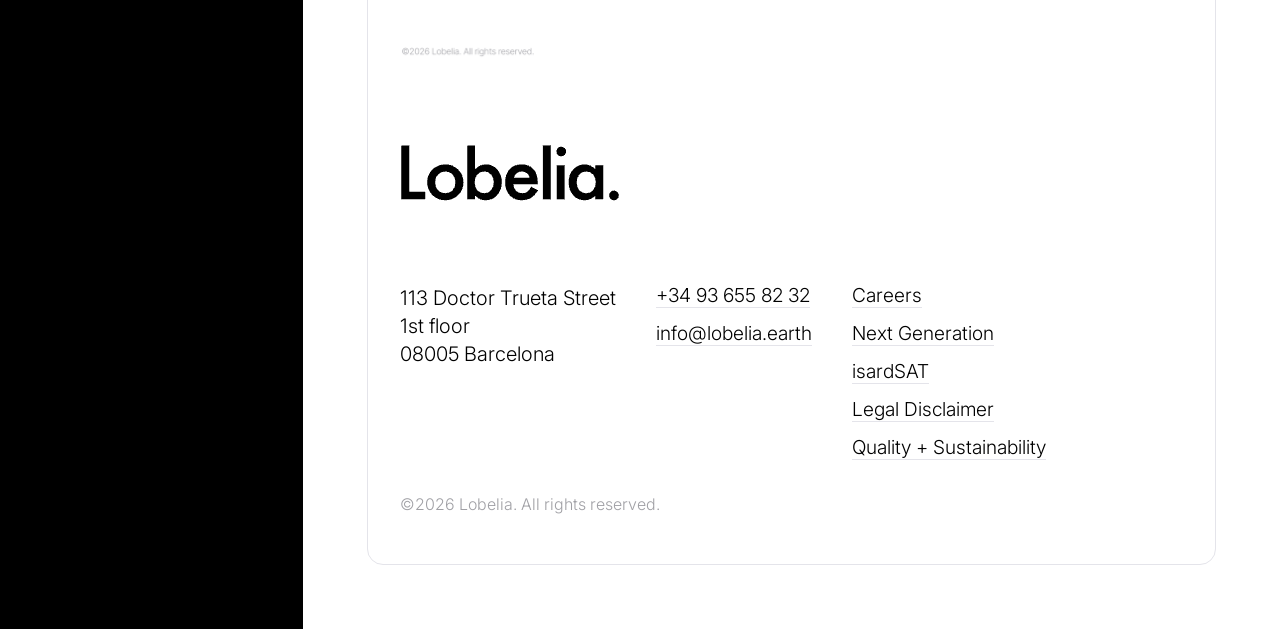
==== commit e16c6996: "updated hover animations in Components page" ====
--- a/components/index.html
+++ b/components/index.html
@@ -314,7 +314,7 @@
                             </p>
 
                             <ul class="footer__list footer__contact">
-                                <li class="footer__list-item">+34 93 655 82 32</li>
+                                <li class="footer__list-item"><a href="#!">+34 93 655 82 32</a></li>
                                 <li class="footer__list-item"><a href="#!">info@lobelia.earth</a></li>
                             </ul>
 
--- a/components/components.css
+++ b/components/components.css
@@ -205,6 +205,7 @@
 .button {
     display: flex;
     flex-wrap: wrap;
+    transition: transform 0.3s ease;
 }
 
 .button__text {
@@ -219,7 +220,11 @@
     transition: background-image 0.3s ease;
 }
 
-.button__icon:hover {
+.button:hover {
+    transform: translateY(-5px);
+}
+
+.button:hover .button__icon {
     background-image: url("../components/images/button--hover.svg");
 }
 
@@ -247,6 +252,12 @@
     list-style: none;
     margin: 1.5rem;
     padding: 0.2rem 0;
+    transform: translateY(0);
+    transition: transform .2s ease-in-out;
+}
+
+.header__navbar-item:hover {
+    transform: translateY(-5px);
 }
 
 .header__navbar-item a {
@@ -360,10 +371,17 @@
 
 .footer__list-item {
     margin-bottom: 1rem;
+    transition: transform 0.2s ease-in-out;
+}
+
+.footer__list-item:hover {
+    transform: translateY(-5px);
 }
 
 .footer__list-item a {
     border-bottom: 1px solid var(--color-light-gray);
+    transform: translateY(0);
+    transition: transform 0.2s ease-in-out;
 }
 
 .footer__copyright {
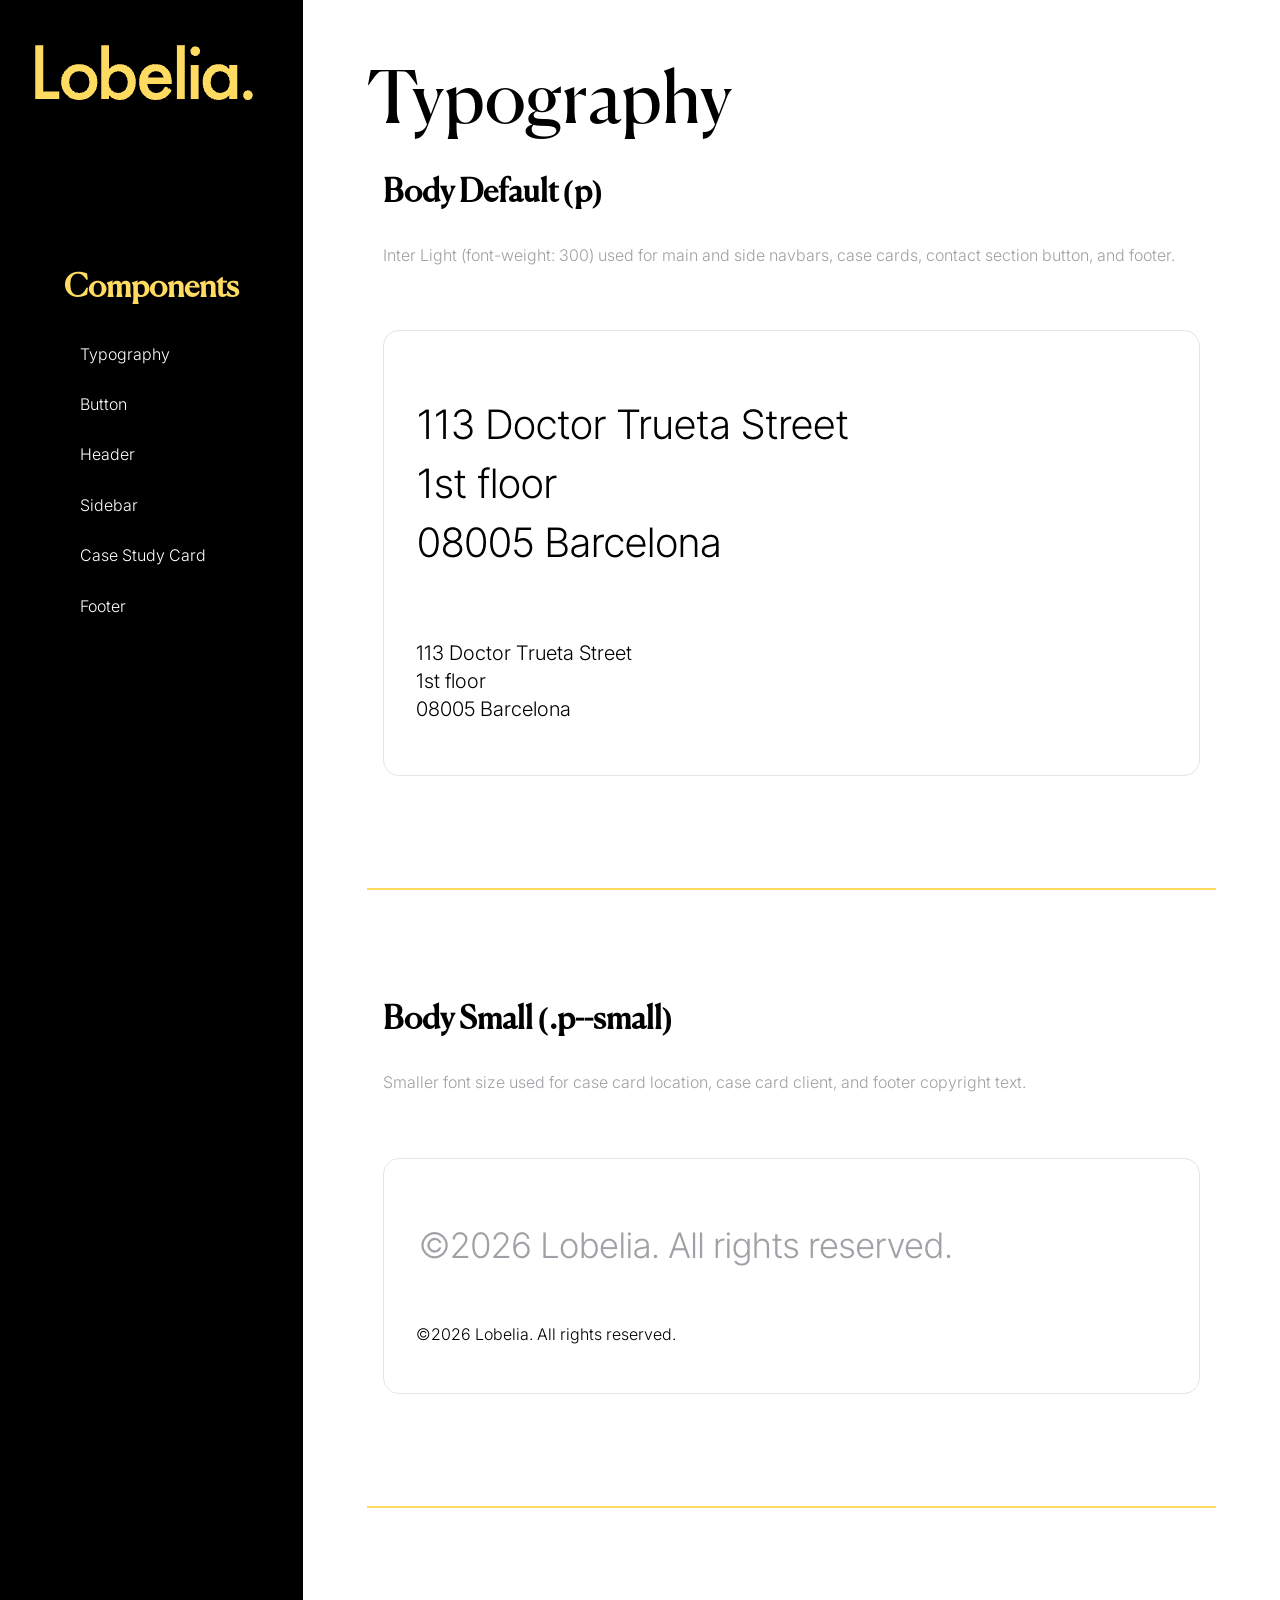
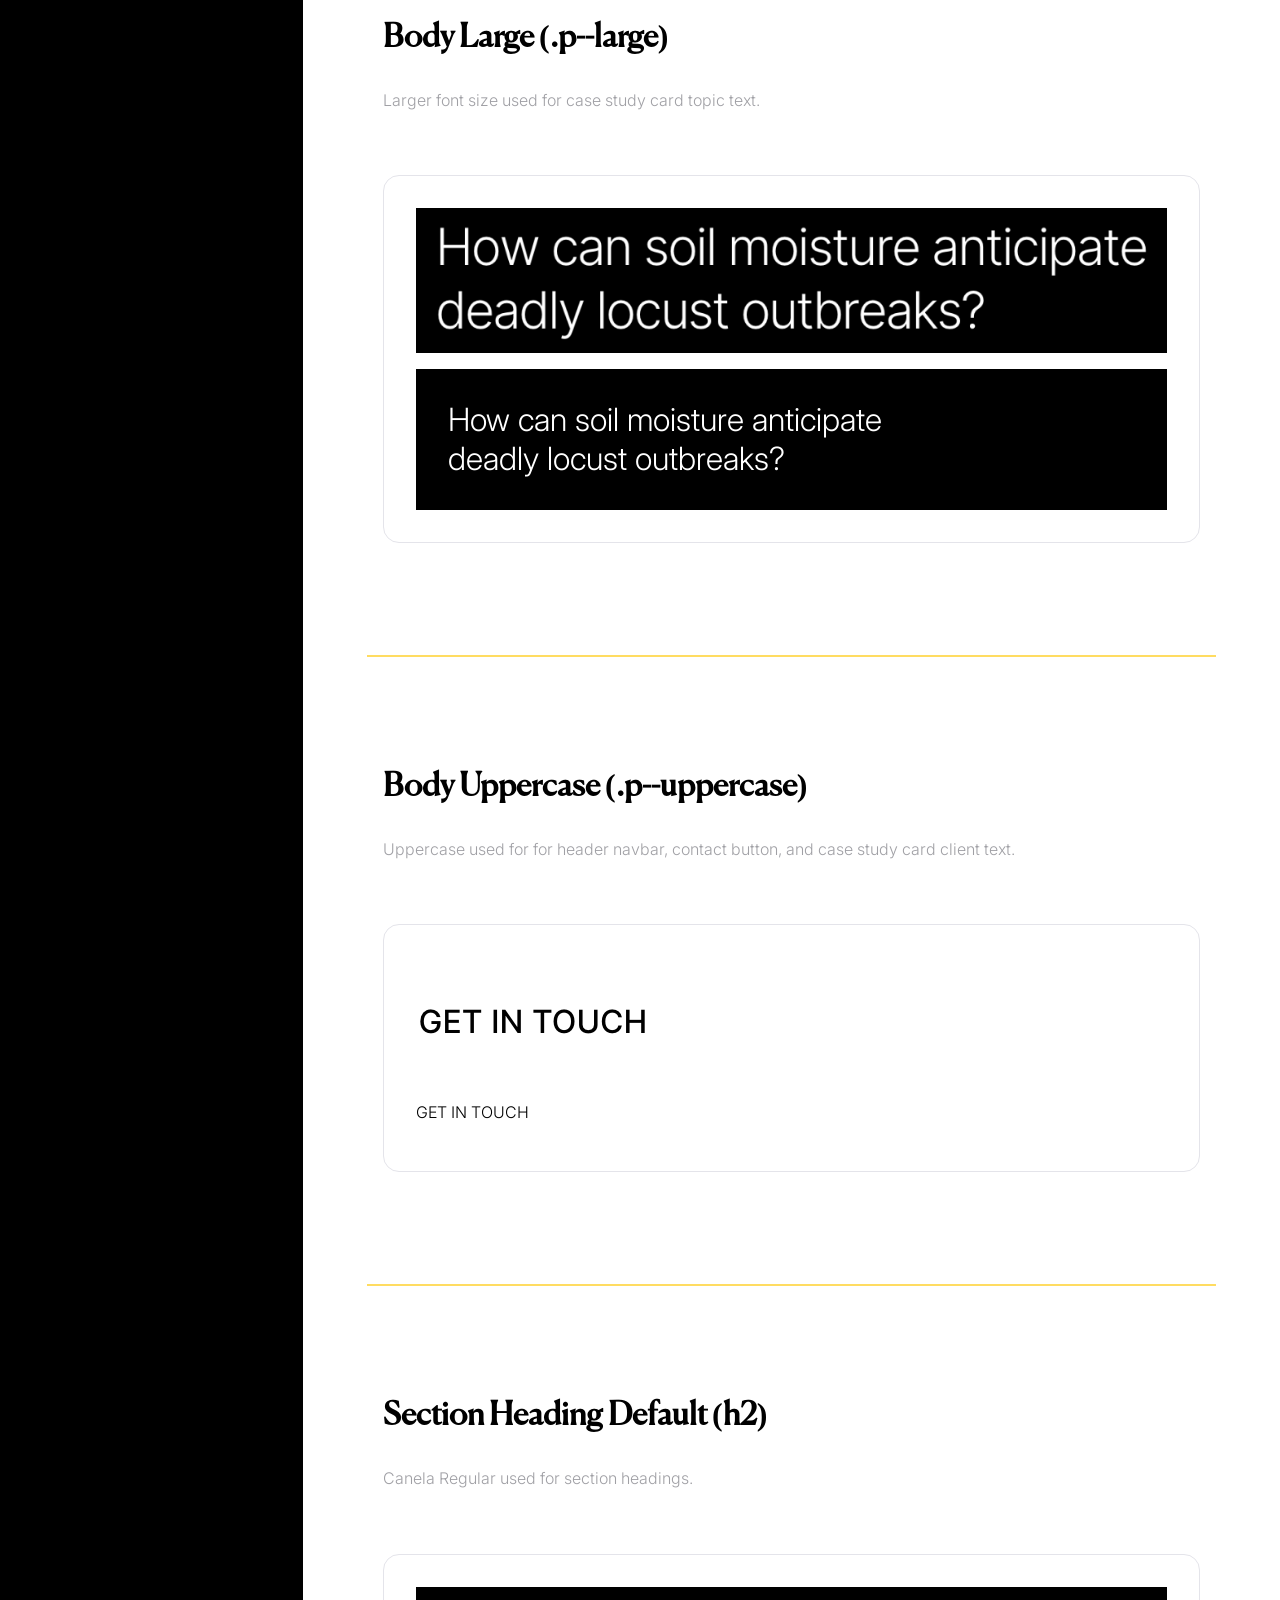
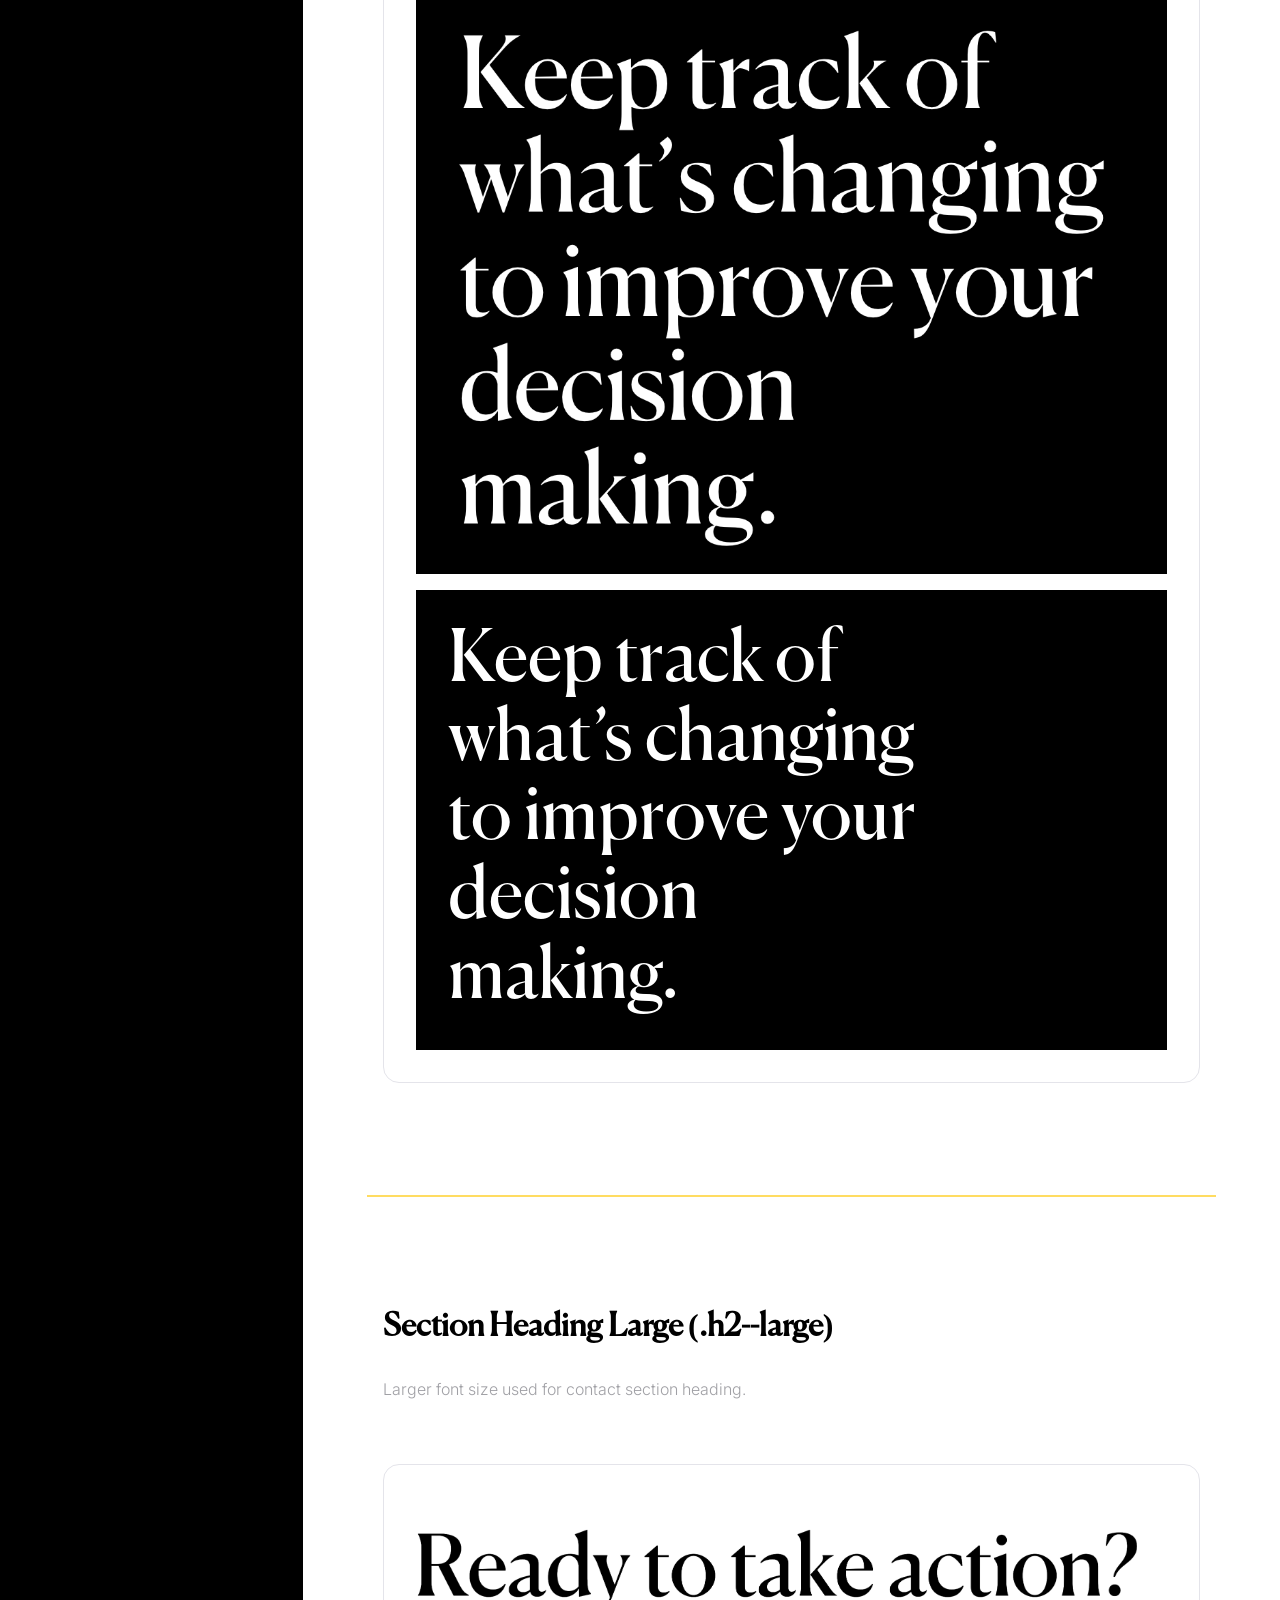
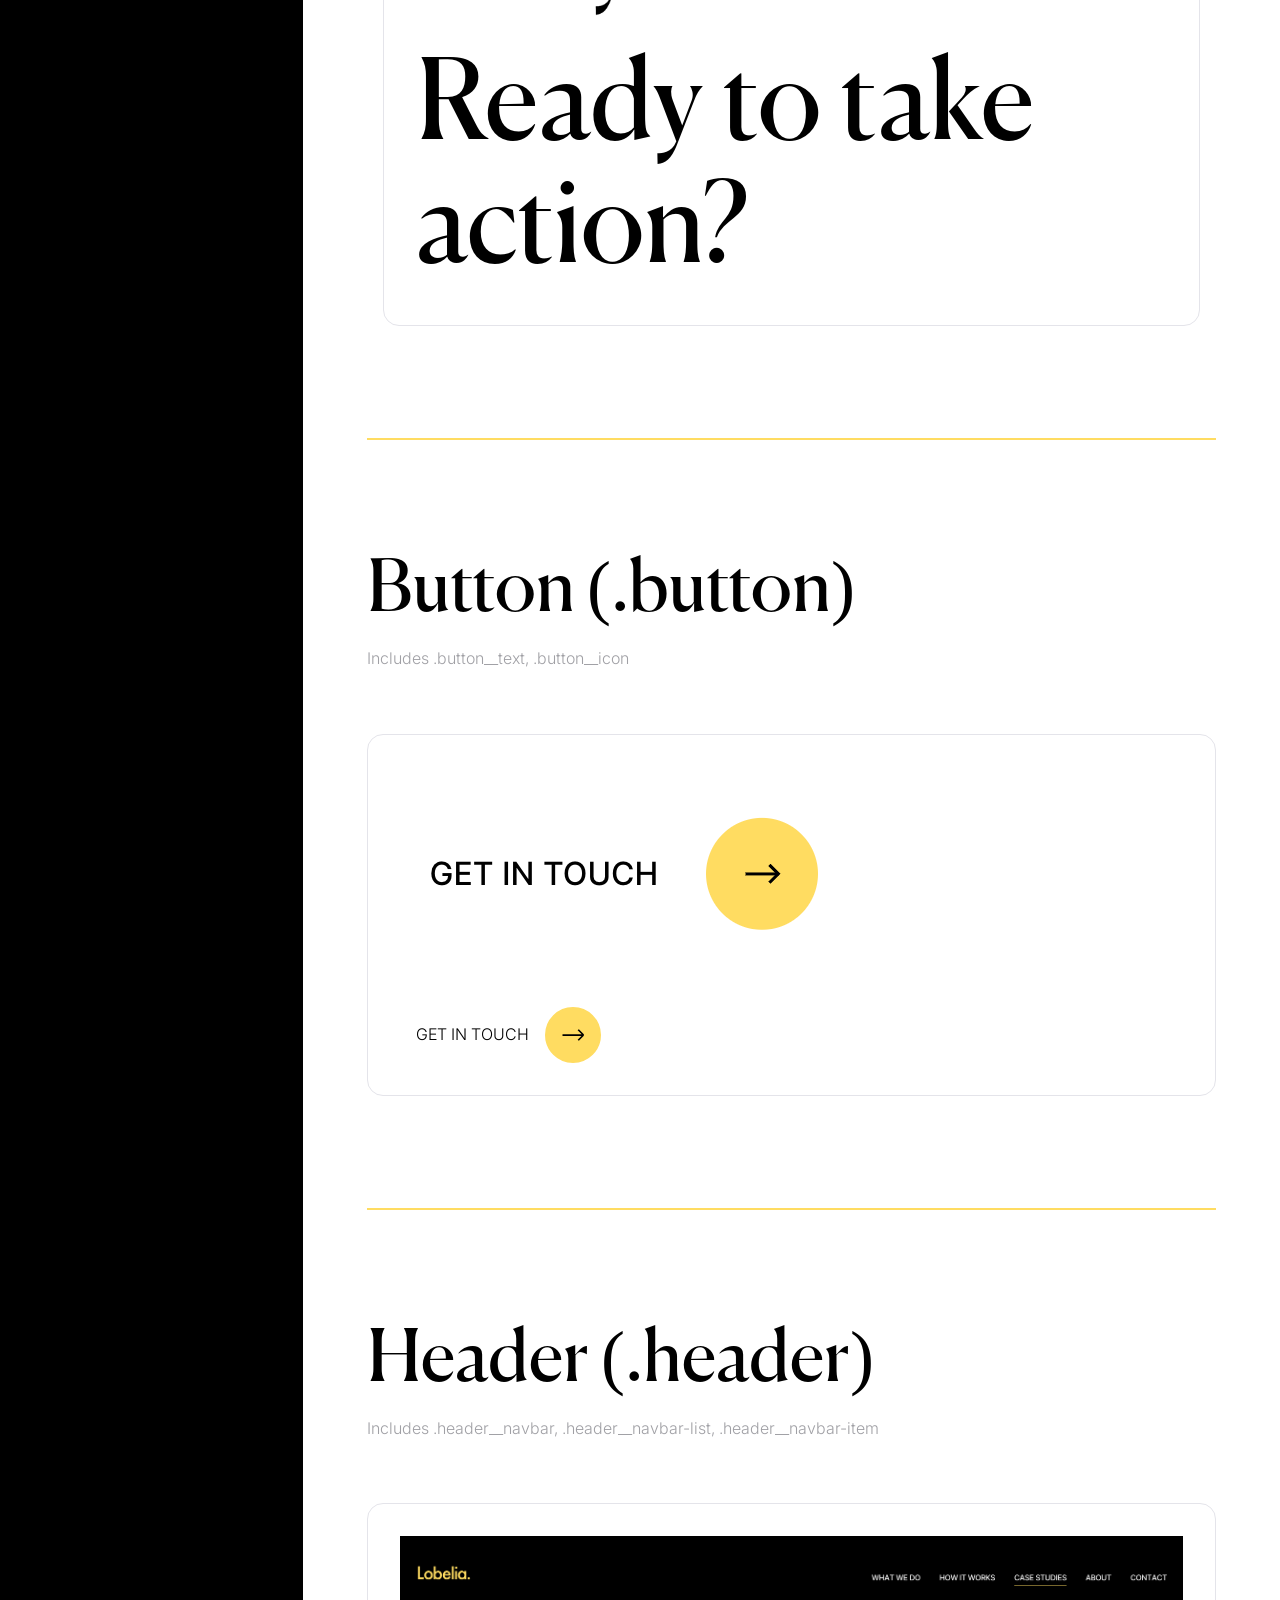
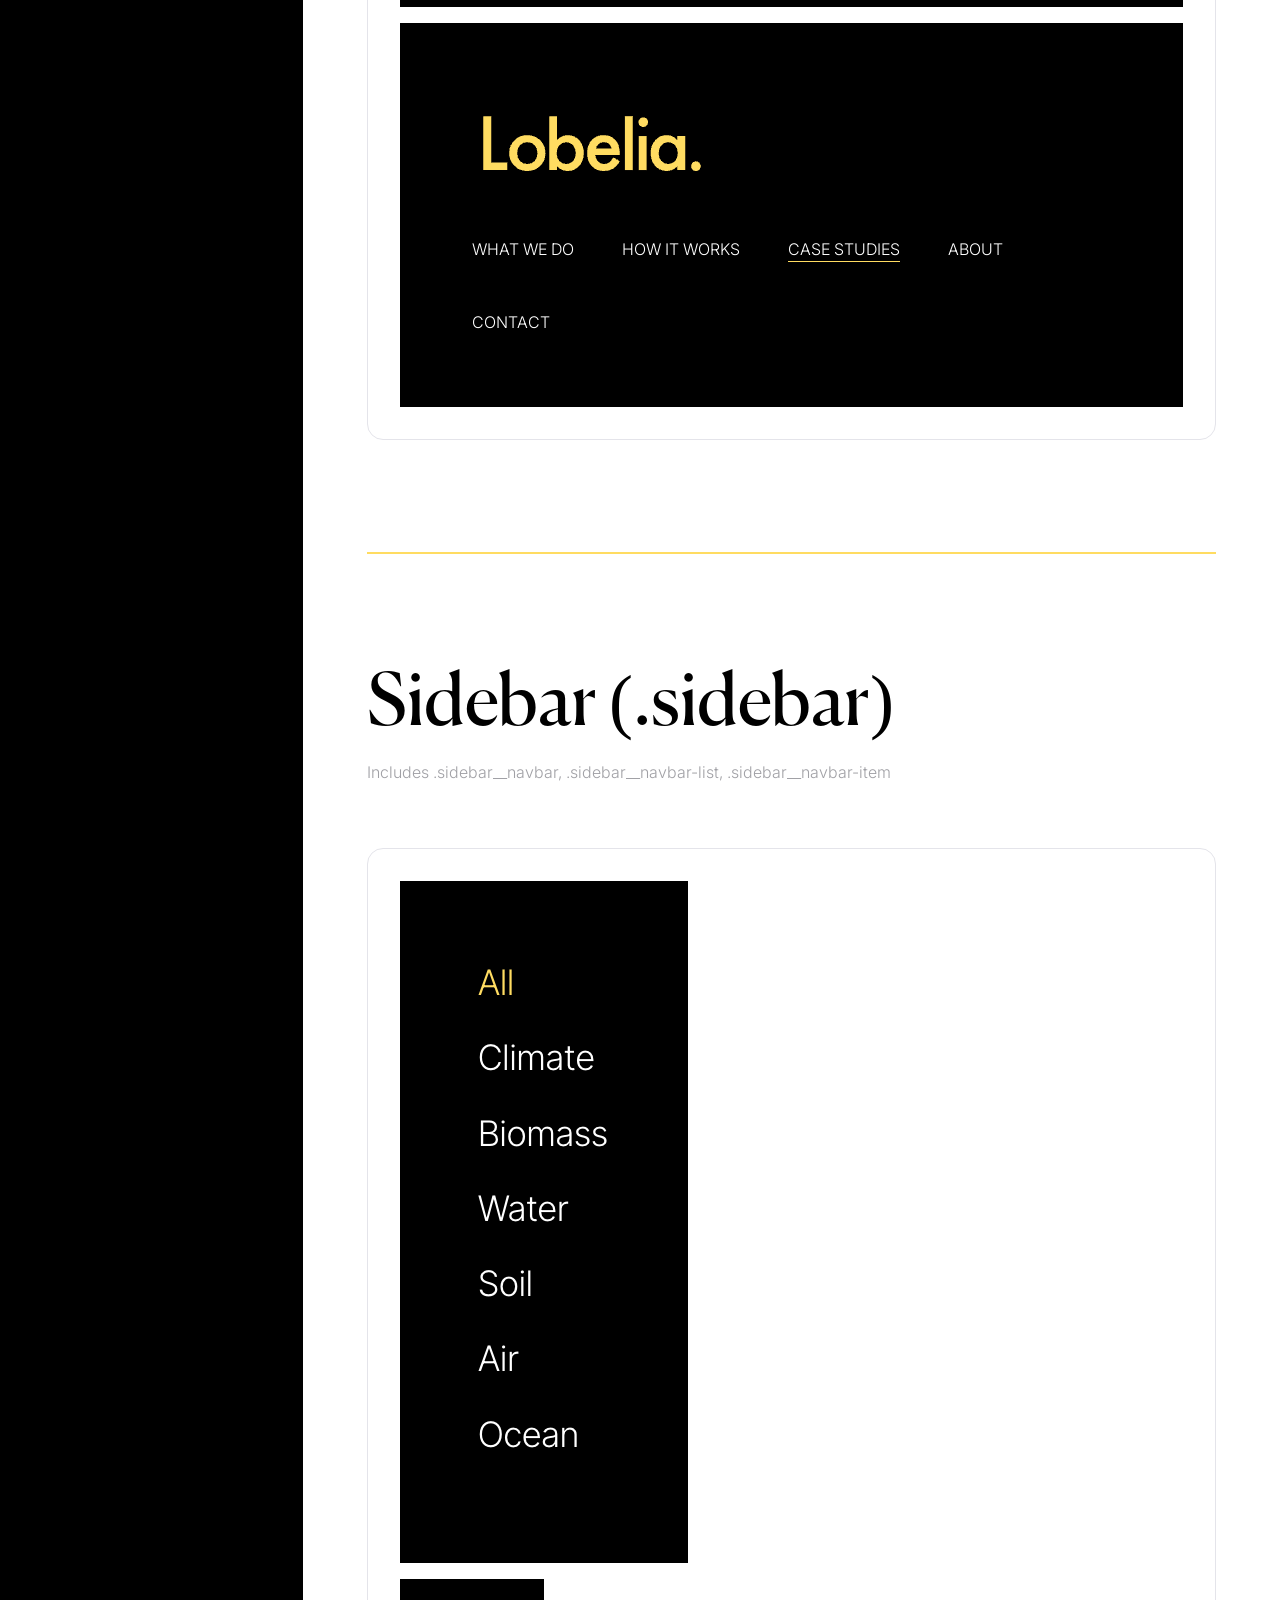
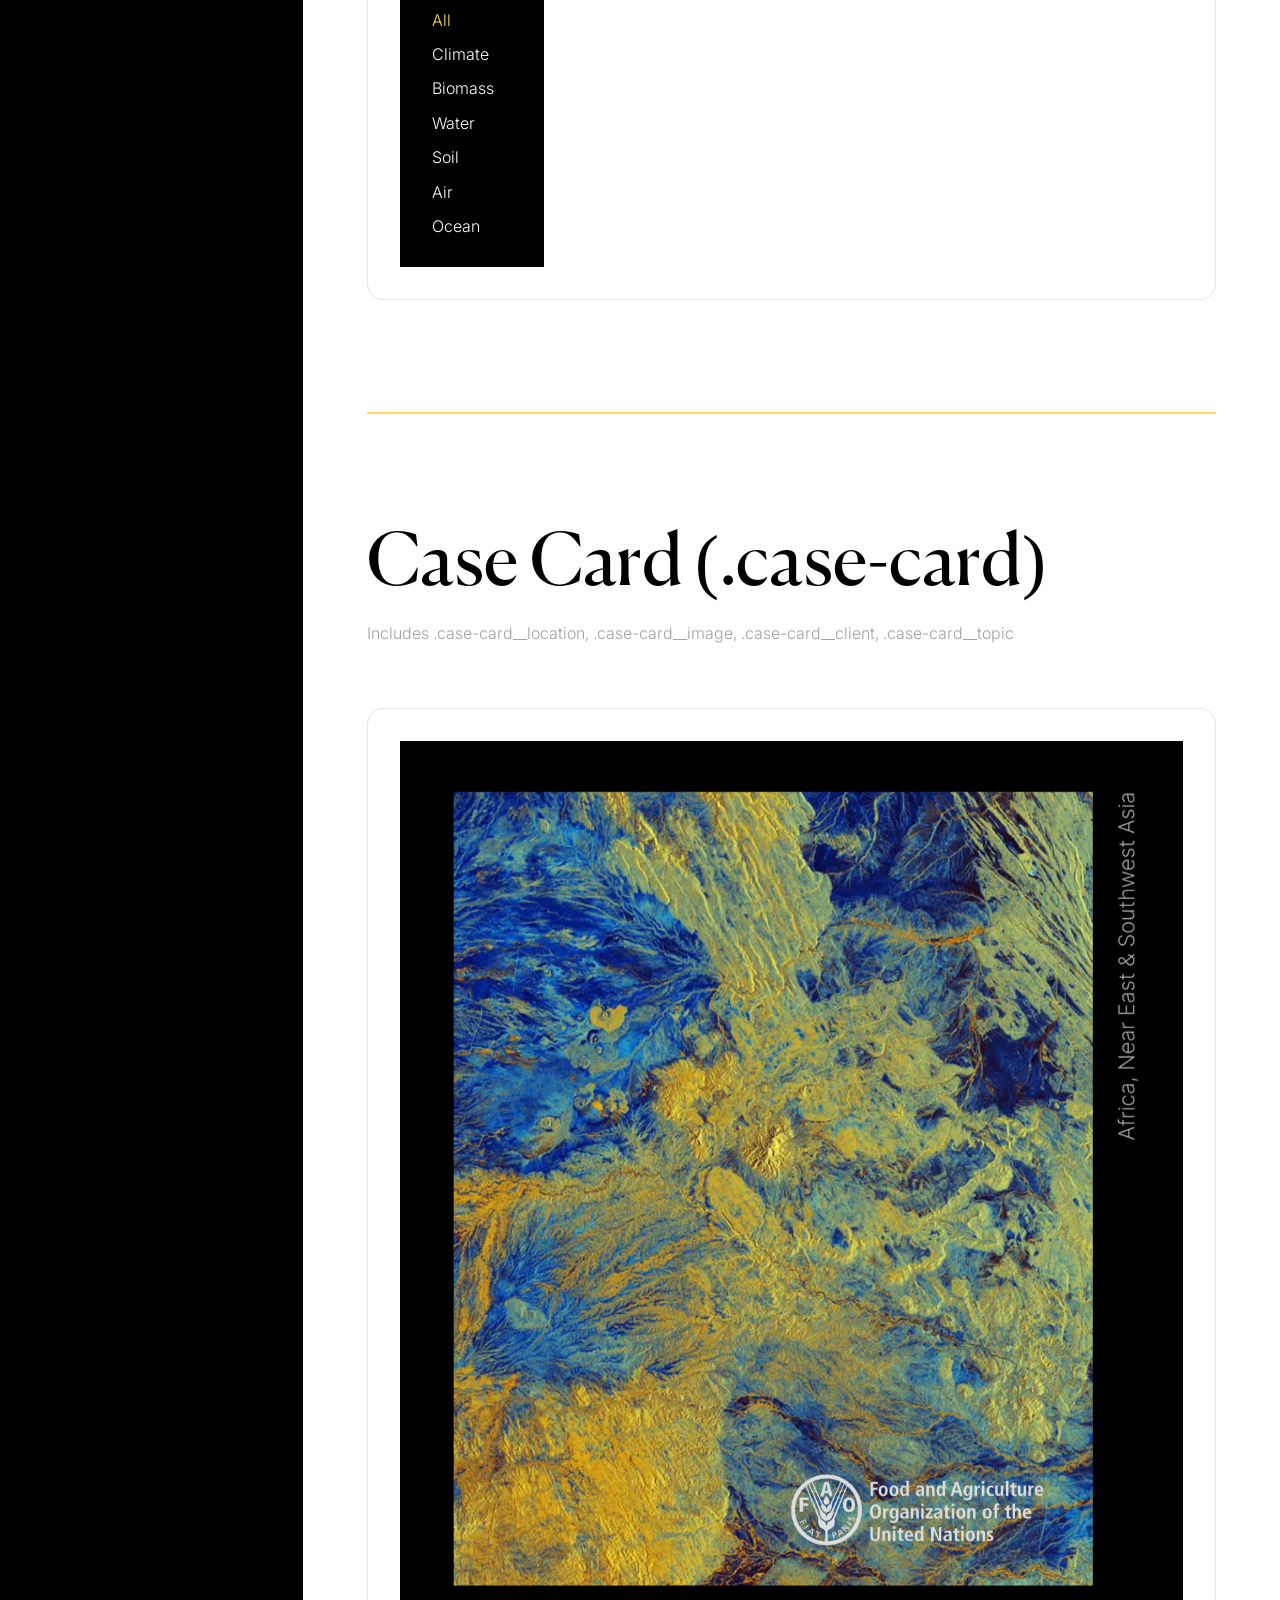
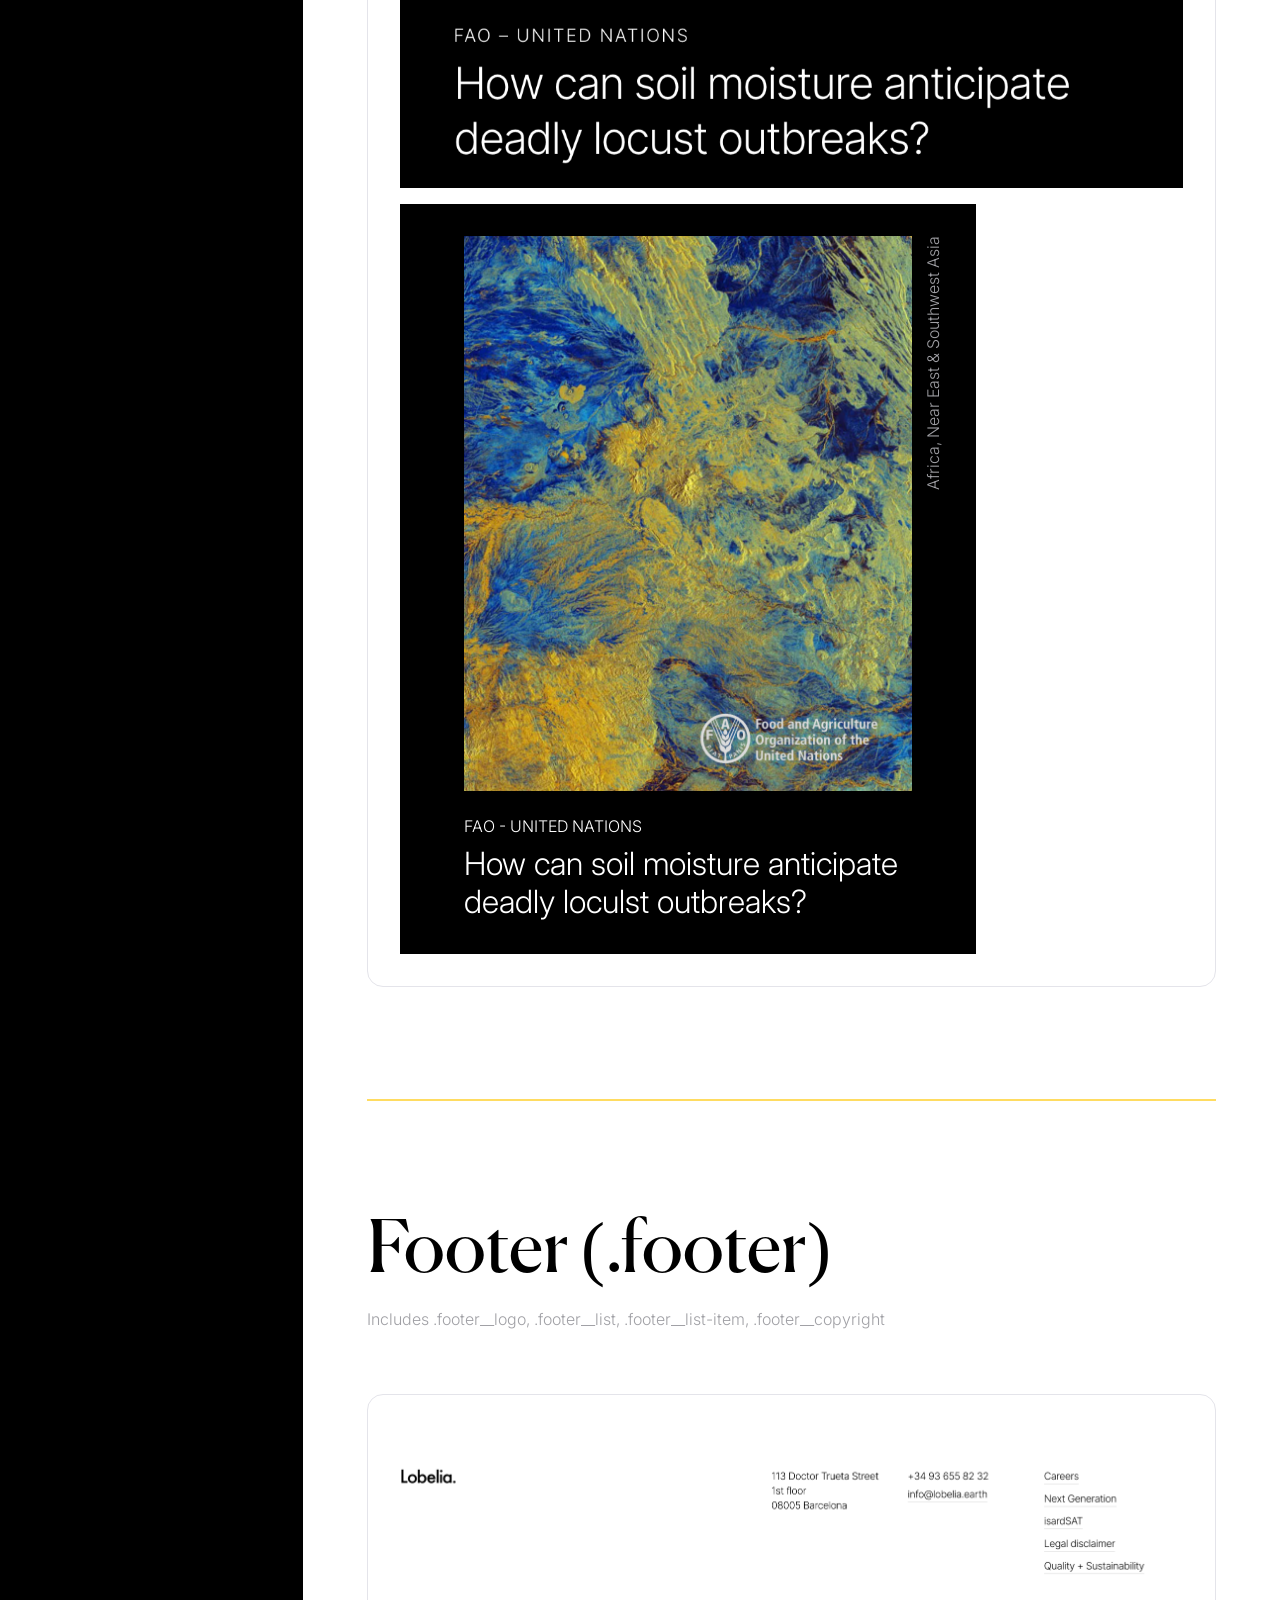
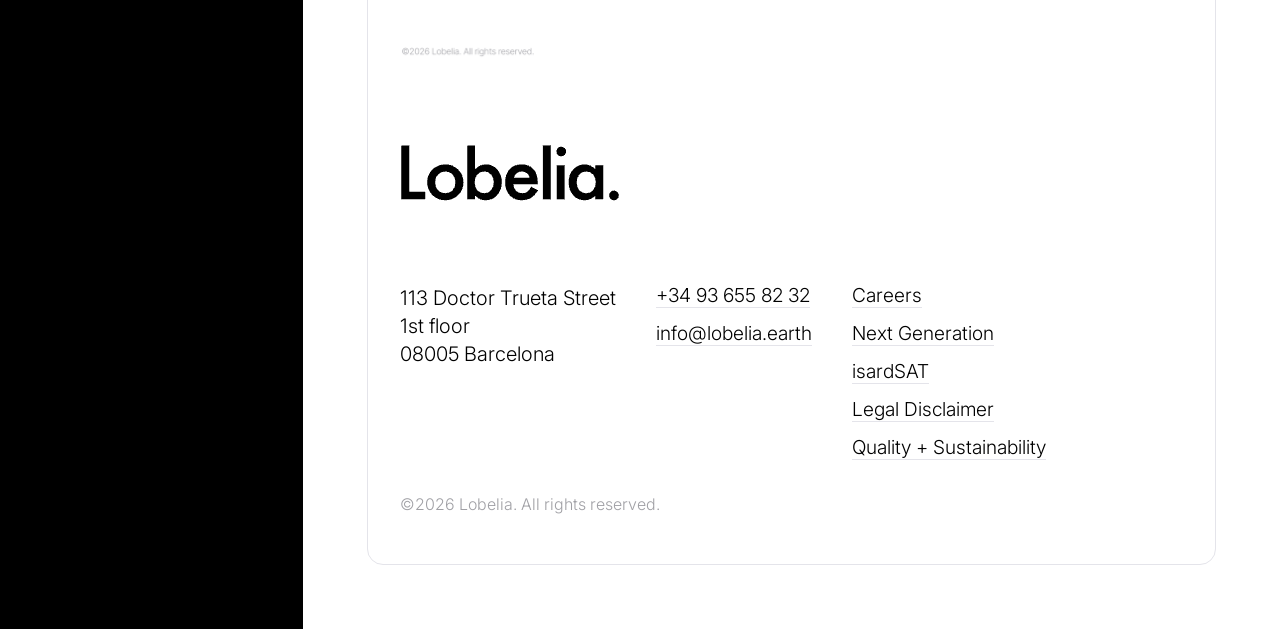
==== commit eaa709e7: "updated typography descriptions in Components page" ====
--- a/components/index.html
+++ b/components/index.html
@@ -45,7 +45,7 @@
             <div class="component">
                 <h3 class="component__title">Body Default (p)</h3>
 
-                <p class="p--small color--dark-gray">Used for main and side navbars, case cards, contact section button, and footer</p>
+                <p class="p--small color--dark-gray">Inter Light (font-weight: 300) used for main and side navbars, case cards, contact section button, and footer.</p>
 
                 <!--Use srcset to correct screenshot to actual size since Mac screenshots 2x resolution-->
                 <div class="component-container">
@@ -68,7 +68,7 @@
             <div class="component">
                 <h3 class="component__title">Body Small (.p--small)</h3>
 
-                <p class="p--small color--dark-gray">Smaller font size used for case card location, case card client, and footer copyright text</p>
+                <p class="p--small color--dark-gray">Smaller font size used for case card location, case card client, and footer copyright text.</p>
                 
                 <div class="component-container">
                     <img class="component__image"
@@ -88,7 +88,7 @@
             <div class="component">
                 <h3 class="component__title">Body Large (.p--large)</h3>
 
-                <p class="p--small color--dark-gray">Larger font size used for case study card topic text</p>
+                <p class="p--small color--dark-gray">Larger font size used for case study card topic text.</p>
                 
                 <div class="component-container">
                     <img class="component__image"
@@ -108,7 +108,7 @@
             <div class="component">
                 <h3 class="component__title">Body Uppercase (.p--uppercase)</h3>
 
-                <p class="p--small color--dark-gray">Uppercase used for for header navbar, contact button, and case study card client text</p>
+                <p class="p--small color--dark-gray">Uppercase used for for header navbar, contact button, and case study card client text.</p>
                 
                 <div class="component-container">
                     <img class="component__image"
@@ -128,7 +128,7 @@
             <div class="component">
                 <h3 class="component__title">Section Heading Default (h2)</h3>
 
-                <p class="p--small color--dark-gray">Used for section headings<p>
+                <p class="p--small color--dark-gray">Canela Regular used for section headings.<p>
                 
                 <div class="component-container">
                     <img class="component__image"
@@ -148,7 +148,7 @@
             <div class="component">
                 <h3 class="component__title">Section Heading Large (.h2--large)</h3>
 
-                <p class="p--small color--dark-gray">Larger font size used for contact section heading</p>
+                <p class="p--small color--dark-gray">Larger font size used for contact section heading.</p>
                 
                 <div class="component-container">
                     <img class="component__image"
